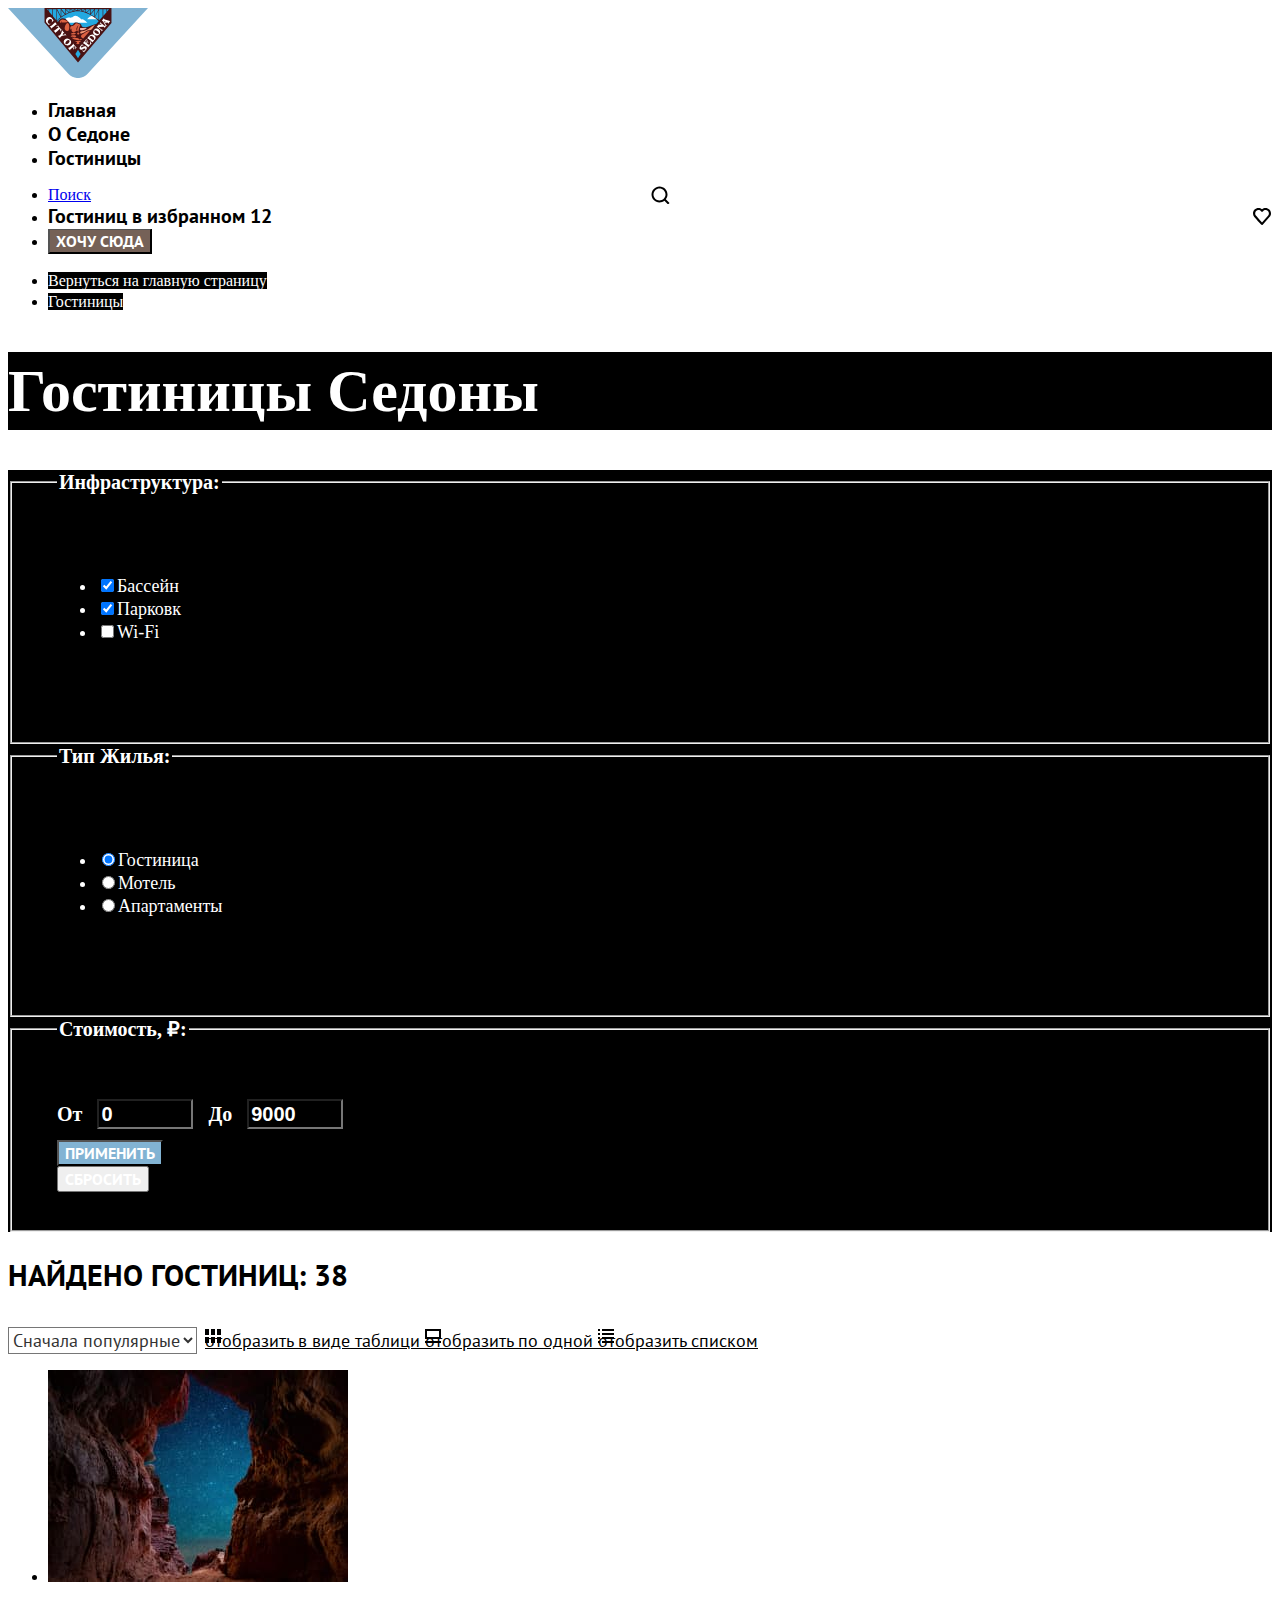
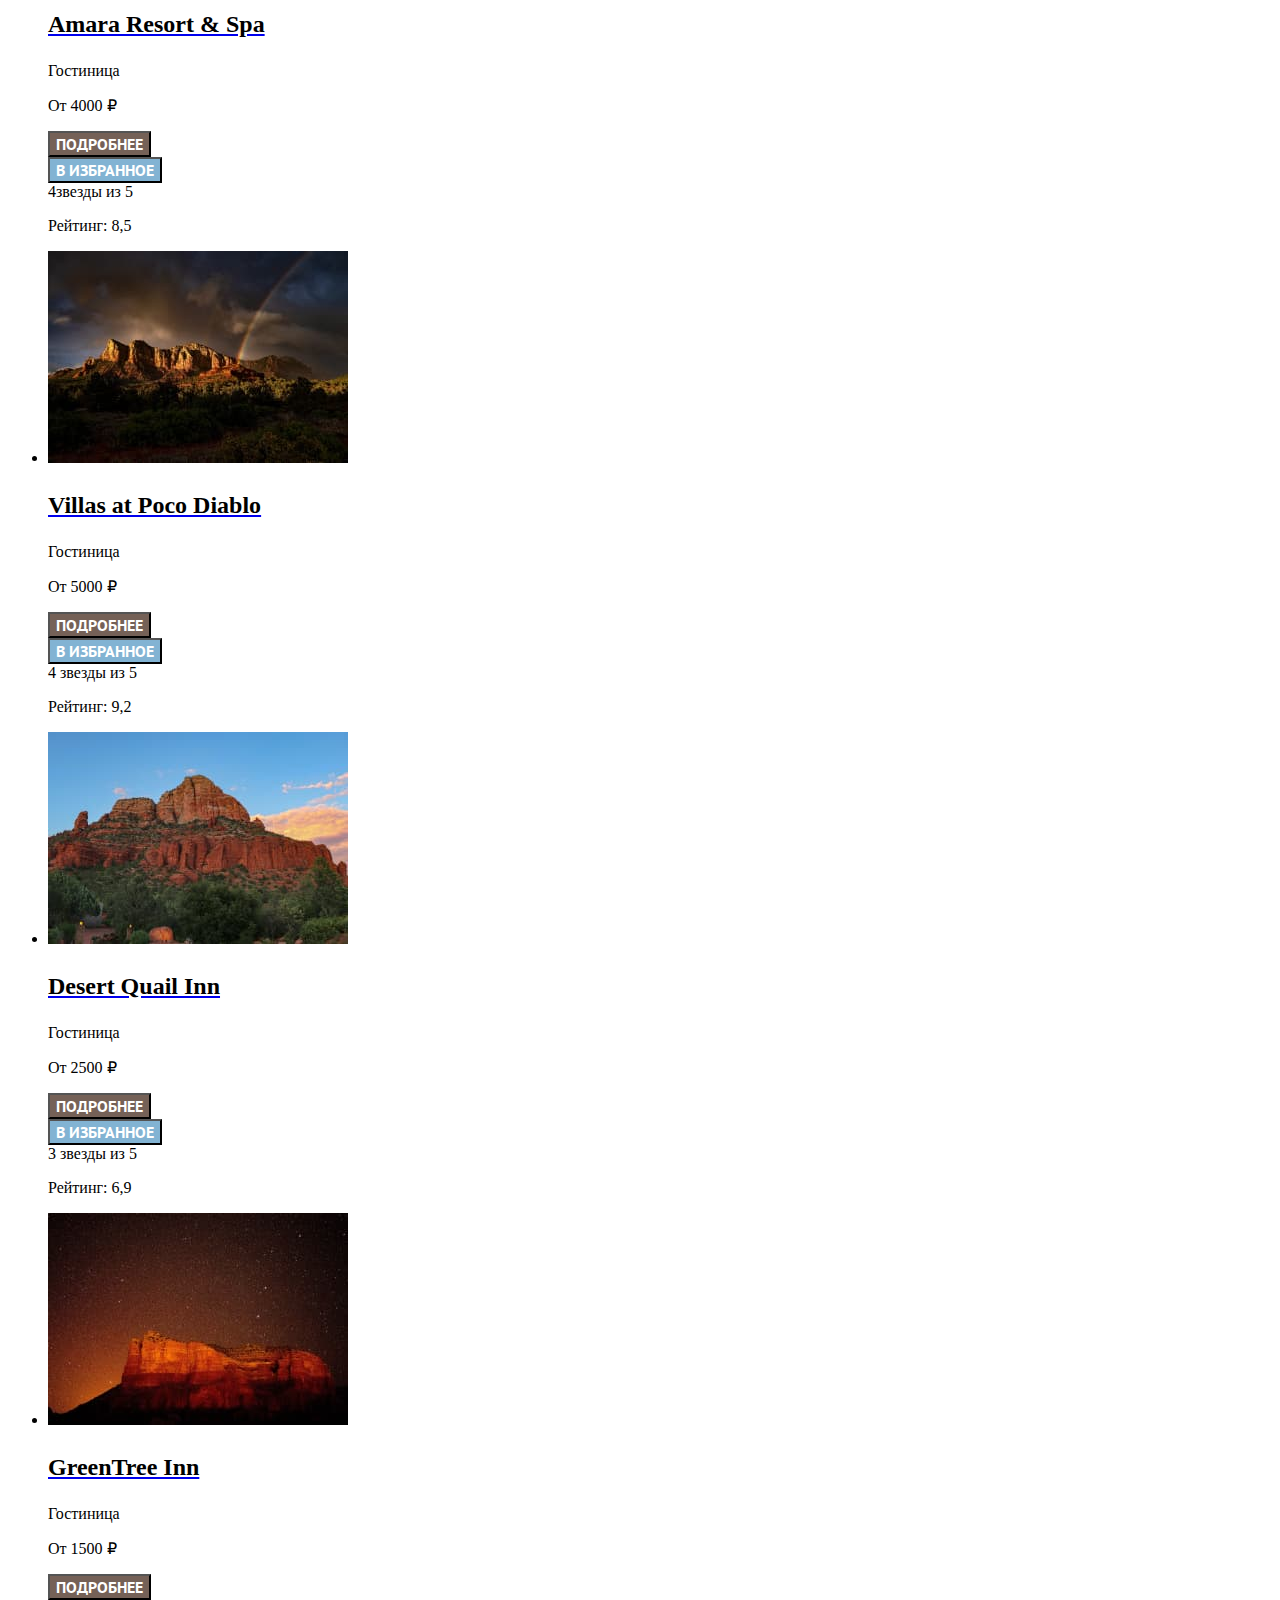
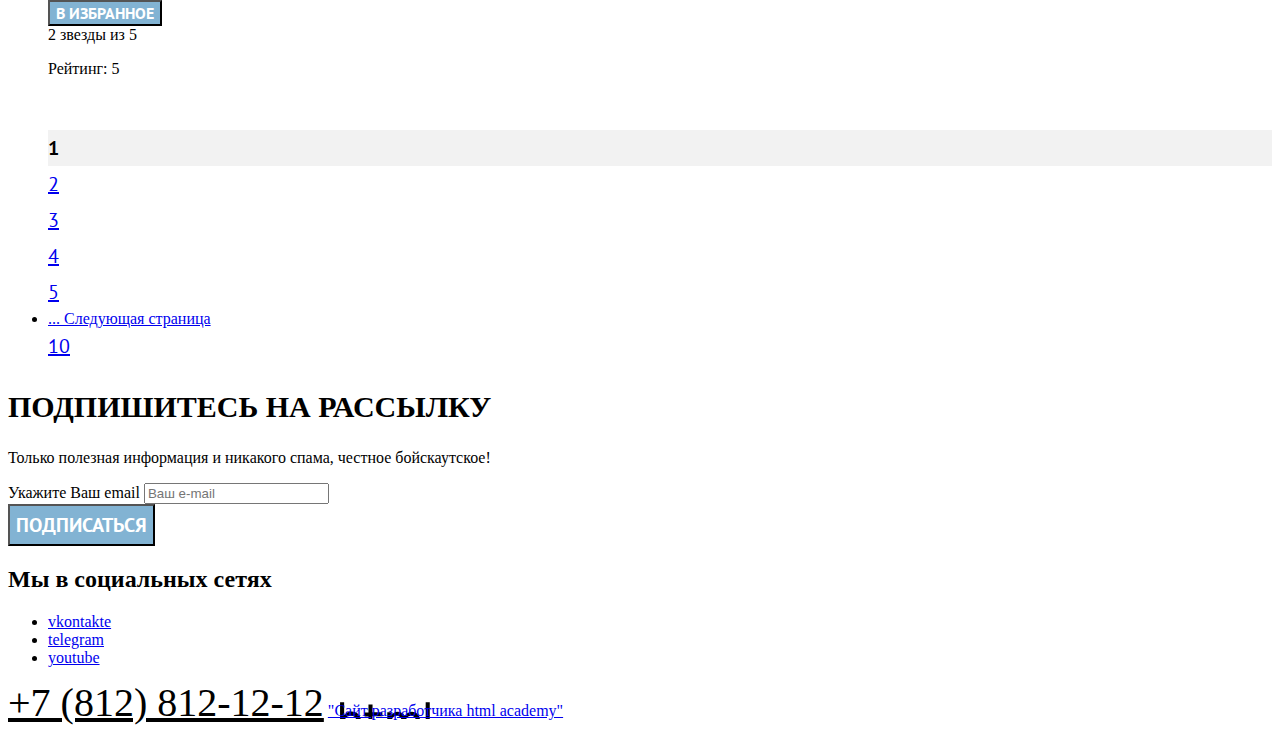
==== catalog.html @ d84a47a8 "Добавляет базовый стиль" ====
<!DOCTYPE html>
<html lang="ru">

  <head>
    <meta charset="utf-8">
    <link href="https://fonts.googleapis.com/css2?family=Amatic+SC:wght@400;700&display=swap" rel="stylesheet">
    <link href="styles/styles.css" rel="stylesheet">
    <title>HTML Academy: Седона</title>
  </head>

  <body>
    <header class="page-header" data-test="page-header">
      <a class="logo" href="index.html" aria-current="page">
        <img class="logo-image" src="images/logo.svg" width="140" height="70"
          alt="Коричневые горы на фоне голубого небо с белыми облаками.">
      </a>
      <nav class="navigation">
        <ul class="navigation-list">
          <li class="navigation-item">
            <a class="navigation-link" href="index.html">Главная</a>
          </li>
          <li class="navigation-item">
            <a class="navigation-link" href="#">О Cедоне</a>
          </li>
          <li class="navigation-item">
            <a class="navigation-link" href="catalog.html">Гостиницы</a>
          </li>
        </ul>
        <ul class="navigation-user">
          <li class="navigation-user-item-search">
            <a class="navigation-user-link" href="#">
              <span class="visually-hidden">Поиск </span>
            </a>
          </li>
          <li class="navigation-user-item-heart">
            <a class="navigation-link" href="#">
              <span class="visually-hidden">Гостиниц в избранном 12
              </span>
            </a>
          </li>
          <li class="navigation-user-item">
            <button class="navigation-button" type="submit">Хочу сюда</button>
          </li>
        </ul>
      </nav>
    </header>

    <main class="main-internal" data-test="main-internal">
      <section class="filter">
        <ul class="breadcrumbs-list">
          <li class="breadcrumbs-item">
            <a class="breadcrumbs-link" href="index.html"><span class="visually-hidden">Вернуться на главную
                страницу</span>
            </a>
          </li>
          <li class="breadcrumbs-item">
            <a class="breadcrumbs-link">Гостиницы</a>
          </li>
        </ul>
        <h1 class="filter-hotels">Гостиницы Седоны</h1>
        <form class="filter-hotels" action="http://echo.htmlacademy.ru/" method="get">
          <fieldset class="filter-checkbox">
            <legend class="filter-title">Инфраструктура:</legend>
            <ul class="filter-list">
              <li class="filter-item">
                <label class="control" for="pool">
                  <input class="control-input" type="checkbox" name="pool" id="pool" checked>Бассейн
                </label>
              </li>
              <li class="filter-item">
                <label class="control" for="parking">
                  <input class="control-input" type="checkbox" name="parking" id="parking" checked>Парковк
                </label>
              </li>
              <li class="filter-item">
                <label class="control" for="wi-fi">
                  <input class="control-input" type="checkbox" name="wi-fi" id="wi-fi">Wi-Fi
                </label>
              </li>
            </ul>
          </fieldset>
          <fieldset class="filter-radio">
            <legend class="filter-title">Тип жилья:</legend>
            <ul class="filter-list">
              <li class="filter-item">
                <label class="control">
                  <input class="control-input" type="radio" name="product-group" value="hotel" checked>Гостиница
                </label>
              </li>
              <li class="filter-item">
                <label class="control">
                  <input class="control-input" type="radio" name="product-group" value="motel">Мотель
                </label>
              </li>
              <li class="filter-item">
                <label class="control">
                  <input class="control-input" type="radio" name="product-group" value="apartments">Апартаменты
                </label>
              </li>
            </ul>
          </fieldset>
          <fieldset class="filter-number">
            <legend class="filter-title">Стоимость, ₽:</legend>
            <label>
              <span class="filter-title">От</span>
              <input class="filter-title" type="number" name="product-group" min="0" max="1200" step="1" value="0">
            </label>
            <label>
              <span class="filter-title">До</span>
              <input class="filter-title" type="number" name="product-group" min="0" max="1200" step="1" value="9000">
            </label>

            <button class="button-submit" type="submit">Применить</button>
            <button class="button-reset" type="reset">Сбросить</button>
          </fieldset>
        </form>
      </section>

      <section class="select-control">
        <h2 class="select-control">Найдено гостиниц: 38</h2>
        <select class="select-control-list" aria-label="Сортировка">
          <option value="popular">Сначала популярные</option>
          <option value="cheap">Сначала подешевле</option>
          <option value="expensive">Сначала подороже</option>
        </select>
        <a class="button-table" href="#">
          <span class="visually-hidden">Отобразить в виде таблици</span>
        </a>
        <a class="button-one" href="#">
          <span class="visually-hidden">Отобразить по одной</span>
        </a>
        <a class="button-list" href="#">
          <span class="visually-hidden">Отобразить списком </span>
        </a>
      </section>
      <section class="catalog">
        <ul class="hotel-list">
          <li class="hotel-card">
            <a class="hotel-card-link" href="#">
              <img class="hotel-card-image" src="images/catalog/amararesort.jpg" width="300" height="212"
                alt="Темно-синее звёздное небо, проглядывающее через овальное ущелье гор."></a>
            <a class="hotel-card-link" href="#" tabindex="-1">
              <h3 class="hotel-card-title">Amara Resort & Spa</h3>
            </a>
            <p class="hotel-card-type">Гостиница</p>
            <p class="hotel-card-price">От 4000 ₽</p>
            <button class="button-more" type="submit">подробнее</button>
            <button class="button-favorites" type="submit">в избранное</button>
            <span class="visually-hidden">4звезды из 5</span>
            <p class="hotel-card-price">Рейтинг: 8,5</p>
          </li>
          <li class="hotel-card">
            <a class="hotel-card-link" href="#">
              <img class="hotel-card-image" src="images/catalog/villasatpoco.jpg" width="300" height="212"
                alt="Горный хребет красных скал в окружении хвойной равнины на фоне небо в серо-синих тонах, с радугой по горизонту.">
            </a>
            <a class="hotel-card-link" href="#" tabindex="-1">
              <h3 class="hotel-card-title">Villas at Poco Diablo</h3>
            </a>
            <p class="hotel-card-type">Гостиница</p>
            <p class="hotel-card-price">От 5000 ₽</p>
            <button class="button-more" type="submit">подробнее</button>
            <button class="button-favorites" type="submit">в избранное</button>
            <span class="visually-hidden">4 звезды из 5</span>
            <p class="hotel-card-price">Рейтинг: 9,2</p>
          </li>
          <li class="hotel-card">
            <a class="hotel-card-link" href="#">
              <img class="hotel-card-image" src="images/catalog/desertquailinn.jpg" width="300" height="212"
                alt="Горный хребет красных скал на фоне ясного неба в окружении зеленой равнины.">
            </a>
            <a class="hotel-card-link" href="#" tabindex="-1">
              <h3 class="hotel-card-title">Desert Quail Inn</h3>
            </a>
            <p class="hotel-card-type">Гостиница</p>
            <p class="hotel-card-price">От 2500 ₽</p>
            <button class="button-more" type="submit" >подробнее</button>
            <button class="button-favorites" type="submit" >в избранное</button>
            <span class="visually-hidden">3 звезды из 5 </span>
            <p class="hotel-card-price">Рейтинг: 6,9</p>
          </li>
          <li class="hotel-card">
            <a class="hotel-card-link" href="#">
              <img class="hotel-card-image" src="images/catalog/greenreeinn.jpg" width="300" height="212"
                alt="Возвышенность красно-коричневых скал на фоне ночного, звездного неба.">
            </a>
            <a class="hotel-card-link" href="#" tabindex="-1">
              <h3 class="hotel-card-title">GreenTree Inn</h3>
            </a>
            <p class="hotel-card-type">Гостиница</p>
            <p class="hotel-card-price">От 1500 ₽</p>
            <button class="button-more" type="submit">подробнее</button>
            <button class="button-favorites" type="submit">в избранное</button>
            <span class="visually-hidde">2 звезды из 5</span>
            <p class="hotel-card-price">Рейтинг: 5</p>
          </li>
        </ul>
      </section>

      <ul class="pagination">
        <li class="pagination-item">
          <a class="pagination-link pagination-prev pagination-disabled">
            <span class="visually-hidden">Предыдущая страница</span>
          </a>
        </li>
        <li class="pagination-item-current">
          <a class="pagination-link pagination-current">1</a>
        </li>
        <li class="pagination-item">
          <a class="pagination-link" href="#">2</a>
        </li>
        <li class="pagination-item">
          <a class="pagination-link" href="#">3</a>
        </li>
        <li class="pagination-item">
          <a class="pagination-link" href="#">4</a>
        </li>
        <li class="pagination-item">
          <a class="pagination-link" href="#">5</a>
        </li>
        <li class="pagination-item-next">
          <a class="pagination-link pagination-next" href="#">...
            <span class="visually-hidden">Следующая страница</span>
          </a>
        </li>
        <li class="pagination-item">
          <a class="pagination-link" href="#">10</a>
        </li>
      </ul>


      <section class="subscribe" data-test="subscribe">
        <h2 class="subscribe-header">Подпишитесь на рассылку</h2>
        <p class="subscribe-title">Только полезная информация и никакого спама, честное бойскаутское!</p>
        <form class="subscribe-form" action="http://echo.htmlacademy.ru" method="post">
          <label for="subscribe-email">Укажите Ваш email</label>
          <input type="email" id="subscribe-email" placeholder="Ваш e-mail">
          <button class="subscribe-button" type="submit">Подписаться</button>
        </form>
      </section>
    </main>

    <footer class="page-footer" data-test="main-footer">
      <section class="contact">
        <h2 class="visually-hidden">Мы в социальных сетях</h2>
        <ul class="contact-list">
          <li class="contact-item">
            <a class="-contact-button" href="https://vk.com/htmlacademy">
              <span class="visually-hidden">vkontakte</span>
            </a>
          </li>
          <li class="contact-itemm">
            <a class="button" href="https://t.me/htmlacademy">
              <span class="visually-hidden">telegram</span>
            </a>
          </li>
          <li class="contact-item">
            <a class="contact-button" href="https://www.youtube.com/user/htmlacademyru">
              <span class="visually-hidden">youtube</span>
            </a>
          </li>
        </ul>
        <a class="contact-phon" href="tel:88128121212"> +7 (812) 812-12-12</a>
        <a class="contact-website-htmlacademy" href="https://htmlacademy.ru">
          <span class="visually-hidden">"Сайт разработчика html academy"</span>
        </a>
      </section>
    </footer>

  </body>

</html>
---- styles/styles.css ----
@font-face {
  font-family: "PT Sans";
  font-style: normal;
  font-weight: 400;
  src: url("../fonts/ptsans-400.woff2") format("woff2");
  font-display: swap;
}

@font-face {
  font-family: "PT Sans";
  font-style: normal;
  font-weight: 700;
  src: url("../fonts/ptsans-700.woff2") format("woff2");
  font-display: swap;
}

@font-face {
  font-family: "PT Sans";
  font-style: italic;
  font-weight: 400;
  src: url("../fonts/ptsans-400-italic.woff2") format("woff2");
  font-display: swap;
}

@font-face {
  font-family: "PT Sans";
  font-style: italic;
  font-weight: 700;
  src: url("../fonts/ptsans-700-italic.woff2") format("woff2");
  font-display: swap;
}

/* PT Sans Narrow */
@font-face {
  font-family: "PT Sans Narrow";
  font-style: normal;
  font-weight: 700;
  src: url("../fonts/ptsans-narrow-bold.woff2") format("woff2");
  font-display: swap;
}

.body {
  font-family: "PT Sans", sans-serif;
  font-size: 22px;
  line-height: 26px;
  color: #333333;
  background-color: #F2F2F2;
}

.page-header {
  color: #000000;
  background-color: #FFFFFF;
}

.navigation-link {
  font-family: "PT Sans";
  font-size: 20px;
  line-height: 24px;
  font-style: normal;
  font-weight: 700;
  text-decoration: none;
  text-align: center;
  color: #000000;
  background-color: #FFFFFF;
}

.navigation-button {
  font-family: 'PT Sans';
  font-style: normal;
  font-weight: 700;
  font-size: 16px;
  line-height: 20px;
  display: flex;
  align-items: center;
  text-align: center;
  text-transform: uppercase;
  text-decoration: none;
  color: #FFFFFF;
  background-color: #756157;
}

.navigation-user-item-search {
  background-image: url(../images/icons/search.svg);
  background-repeat: no-repeat;
  color: #000000;
  background-color: #ffffff;
  background-position: center
}

.navigation-user-item-heart {
  background-image: url(../images/icons/heart.svg);
  background-repeat: no-repeat;
  color: #000000;
  background-color: #ffffff;
  background-position: right;
}

.main-part {
  background-color: #FFFFFF;
}

.hero {
  background-image: url(../images/white-element.svg), url(../images/index-background.jpg);
  background-repeat: no-repeat;
  background-size: 100% auto, cover;
  text-align: center;
  color: #000000;
  background-color: #ffffff;
  background-position: center bottom, center top;
}

.advantages-header {
  font-style: normal;
  font-weight: 700;
  font-size: 30px;
  line-height: 36px;
  text-align: center;
  text-transform: uppercase;
  color: inherit;
}

.advantages-text {
  font-family: "PT Sans", sans-serif;
  font-size: 22px;
  line-height: 26px;
  font-weight: 400;
  text-align: center;
}

.advantages-title {
  font-style: normal;
  font-weight: 700;
  font-size: 24px;
  line-height: 28px;
  text-align: center;
  text-transform: uppercase;
  color: #000000;
  background-color: #83B3D31F;
}

.advantages-description {
  font-style: normal;
  font-size: 18px;
  line-height: 21px;
  font-weight: 400;
  text-align: center;
  color: inherit;
  background-color: #83B3D31F;
}

.infrastructure-header {
  font-style: normal;
  font-weight: 700;
  font-size: 30px;
  line-height: 36px;
  text-align: center;
  text-transform: uppercase;
  color: inherit
}

.infrastructure-text {
  font-style: normal;
  font-weight: 400;
  text-align: center;
  color: inherit;
}

.infrastructure-title {
  font-style: normal;
  font-weight: 700;
  font-size: 24px;
  line-height: 28px;
  text-align: center;
  text-transform: uppercase;
}

.advantages-description {
  font-style: normal;
  font-size: 18px;
  line-height: 21px;
  font-weight: 400;
  text-align: center;
  color: inherit;
}

.photo {
  color: #FFFFFF;
  background-color: #82B3D3;
}

.numbers {
  background-image: url("../images/advantege/numbers.svg");
  color: inherit;
  background-repeat: no-repeat;
  background-color: #83B3D31F
}

.food {
  background-image: url("../images/advantege/food.svg");
  color: inherit;
  background-color: #FFFFFF;
  background-repeat: no-repeat;
}

.souvenir {
  background-image: url("../images/advantege/souvenir.svg");
  color: inherit;
  background-repeat: no-repeat;
  background-color: #83B3D31F
}

.search-header {
  font-style: normal;
  font-weight: 700;
  font-size: 30px;
  line-height: 36px;
  text-align: center;
  text-transform: uppercase;
  color: #000000;
}

.search-text {
  font-style: normal;
  font-weight: 400;
  font-size: 22px;
  text-align: center;
  color: inherit;
}

.search-button {
  font-family: "PT Sans";
  font-style: normal;
  font-weight: 700;
  font-size: 20px;
  line-height: 36px;
  display: flex;
  align-items: center;
  text-align: center;
  text-transform: uppercase;
  color: #FFFFFF;
  background-color: #756157;
}

.page-footer {
  color: #000000;
  background-color: #FFFFFF;
}

.subscribe-page {
  background-image: url("../images/subscribe.jpg");
  background-repeat: no-repeat;
  background-size: 100% auto;
  color: #FFFFFF;
  background-color: #000000;
}

.subscribe-header {
  font-style: normal;
  font-weight: 700;
  font-size: 30px;
  line-height: 36px;
  text-transform: uppercase;
}

.subscribe-text {
  font-style: normal;
  font-weight: 400;
  text-align: center;
}

.subscribe-email {
  font-family: "PT Sans";
  font-style: normal;
  font-weight: 400;
  font-size: 18px;
  line-height: 24px;
  display: flex;
  align-items: center;
  color: #000000;
  background-color: #FFFFFF;
}

.subscribe-button {
  font-family: "PT Sans";
  font-style: normal;
  font-weight: 700;
  font-size: 20px;
  line-height: 36px;
  display: flex;
  align-items: center;
  text-align: center;
  text-transform: uppercase;
  color: #FFFFFF;
  background-color: #82B3D3;
}

.vkontakte {
  background-image: url("../images/social-networks/vkontakte.svg");
  background-repeat: no-repeat;
  background-size: 100% auto;
}

.telegram {
  background-image: url("../images/social-networks/telegram.svg");
  background-repeat: no-repeat;
  background-size: 100% auto;
}

.youtube {
  background-image: url("../images/social-networks/youtube.svg");
  background-repeat: no-repeat;
  background-size: 100% auto;
}

.contact-phon {
  font-style: normal;
  font-weight: 400;
  font-size: 40px;
  line-height: 40px;
  text-align: center;
  text-transform: uppercase;
  color: #000000;
}

.contact-website-htmlacademy {
  background-image: url("../images/html-academy.svg");
  background-repeat: no-repeat;
  background-size: 100% auto;
}

.main-internal {
  color: #000000;
  background-color: #FFFFFF;
}

.breadcrumbs-link {
  font-style: normal;
  font-weight: 400;
  font-size: 16px;
  line-height: 21px;
  color: #FFFFFF;
  background-color: #000000;
  text-decoration: none;
  text-align: center;
}

.filter-hotels {
  font-style: normal;
  font-weight: 700;
  font-size: 60px;
  line-height: 78px;
  color: #FFFFFF;
  background-color: #000000;
}

.filter-title {
  font-style: normal;
  font-weight: 700;
  font-size: 20px;
  line-height: 24px;
  text-transform: capitalize;
  color: #FFFFFF;
  background-color: #000000;
}

.control-input {
  font-family: "PT Sans";
  font-style: normal;
  font-weight: 400;
  font-size: 18px;
  line-height: 23px;
  color: #FFFFFF;
  background-color: #000000;
}

.filter-item {
  font-style: normal;
  font-weight: 400;
  font-size: 18px;
  line-height: 23px;
  color: #FFFFFF;
  background-color: #000000;
}

.button-submit {
  font-family: "PT Sans";
  font-style: normal;
  font-weight: 700;
  font-size: 16px;
  line-height: 20px;
  display: flex;
  align-items: center;
  text-align: center;
  text-transform: uppercase;
  text-decoration: none;
  color: #FFFFFF;
  background-color: #82B3D3;
}

.button-reset {
  font-family: "PT Sans";
  font-style: normal;
  font-weight: 700;
  font-size: 16px;
  line-height: 20px;
  display: flex;
  align-items: center;
  text-align: center;
  text-decoration: none;
  text-transform: uppercase;
  color: #FFFFFF;
}

.select-control {
  font-family: "PT Sans";
  font-style: normal;
  font-weight: 700;
  font-size: 30px;
  line-height: 36px;
  text-transform: uppercase;
  color: #000000;
  background-color: #FFFFFF;
}

.select-control-list {
  font-family: "PT Sans";
  font-style: normal;
  font-weight: 400;
  font-size: 18px;
  line-height: 21px;
  color: #333333;
  background-color: #FFFFFF;
}

.button-table {
  font-family: "PT Sans";
  background-image: url("../images/sorting/table.svg");
  background-repeat: no-repeat;
  font-style: normal;
  font-weight: 400;
  font-size: 18px;
  line-height: 21px;
  text-transform: lowercase;
  text-align: center;
  color: #000000;
  background-color: #FFFFFF;
}

.button-one {
  font-family: "PT Sans";
  background-image: url("../images/sorting/one.svg");
  background-repeat: no-repeat;
  font-style: normal;
  font-weight: 400;
  font-size: 18px;
  line-height: 21px;
  text-align: center;
  text-transform: lowercase;
  color: #000000;
  background-color: #FFFFFF;
}

.button-list {
  font-family: "PT Sans";
  background-image: url("../images/sorting/list.svg");
  background-repeat: no-repeat;
  font-style: normal;
  font-weight: 400;
  font-size: 18px;
  line-height: 21px;
  text-align: center;
  text-transform: lowercase;
  color: #000000;
  background-color: #FFFFFF;
}

.hotel-card-title {
  font-style: normal;
  font-weight: 700;
  font-size: 24px;
  line-height: 28px;
  color: #000000;
  background-color: #FFFFFF;
}

.hotel-card-type hotel-card-price {
  font-family: 'PT Sans';
  font-style: normal;
  font-weight: 400;
  font-size: 18px;
  line-height: 21px;
  color: #333333;
  background-color: #FFFFFF;
}

.button-more {
  font-family: 'PT Sans';
  font-style: normal;
  font-weight: 700;
  font-size: 16px;
  line-height: 20px;
  display: flex;
  align-items: center;
  text-align: center;
  text-transform: uppercase;
  color: #FFFFFF;
  background-color: #756157;
  text-decoration: none;
}

.button-favorites-active {
  font-family: 'PT Sans';
  font-style: normal;
  font-weight: 700;
  font-size: 16px;
  line-height: 20px;
  display: flex;
  align-items: center;
  text-align: center;
  text-transform: uppercase;
  color: #FFFFFF;
  flex: none;
  text-decoration: none;
  background-color: #7DB54F;
}

.button-favorites {
  font-family: 'PT Sans';
  font-style: normal;
  font-weight: 700;
  font-size: 16px;
  line-height: 20px;
  display: flex;
  align-items: center;
  text-align: center;
  text-decoration: none;
  text-transform: uppercase;
  color: #FFFFFF;
  flex: none;
  background-color: #82B3D3;
}

.pagination-item {
  font-family: 'PT Sans';
  font-size: 20px;
  line-height: 36px;
  color: #FFFFFF;
  text-decoration: none;
}

.pagination-item-current {
  font-family: 'PT Sans';
  font-style: normal;
  font-weight: 700;
  font-size: 20px;
  line-height: 36px;
  display: flex;
  align-items: center;
  text-align: center;
  text-decoration: none;
  text-transform: uppercase;
  color: #000000;
  background-color: #F2F2F2;
}

pagination-item-next {
  font-family: 'PT Sans';
  font-style: normal;
  font-weight: 400;
  font-size: 22px;
  line-height: 26px;
  text-decoration: none;

}
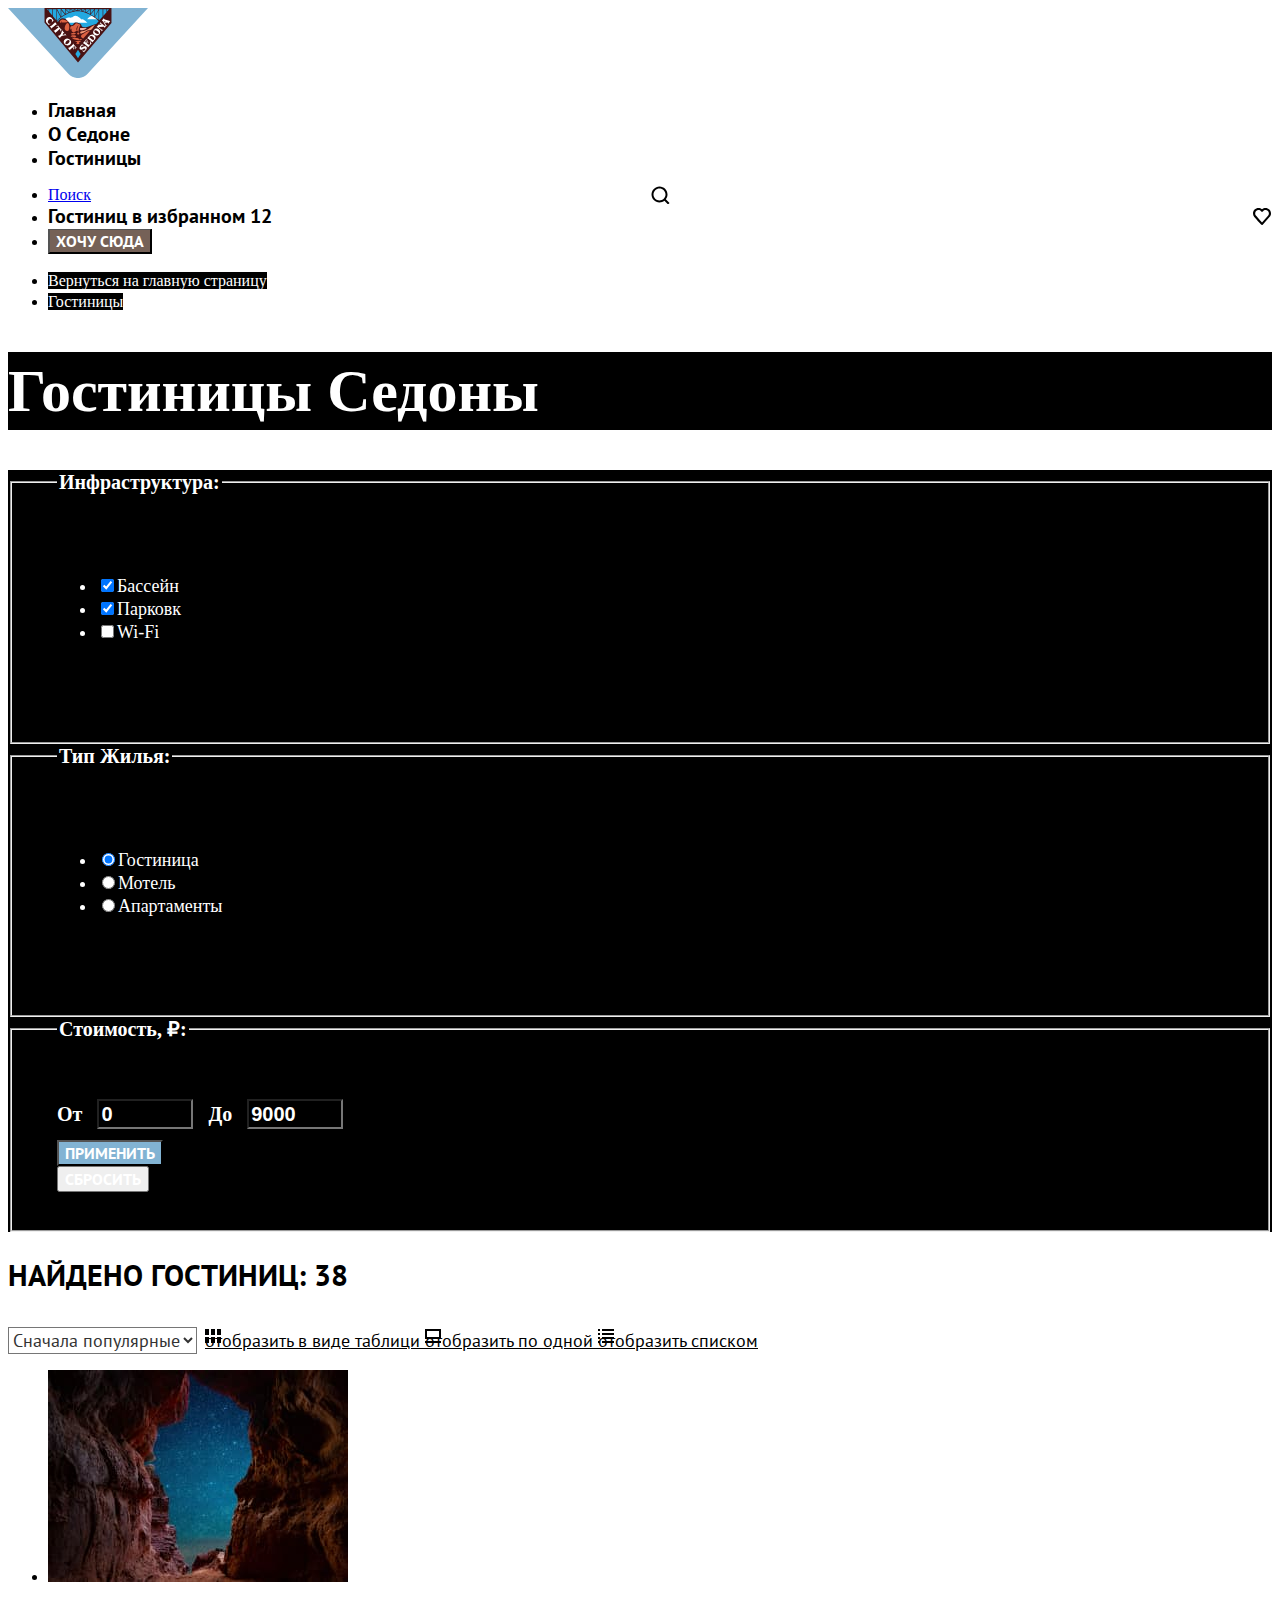
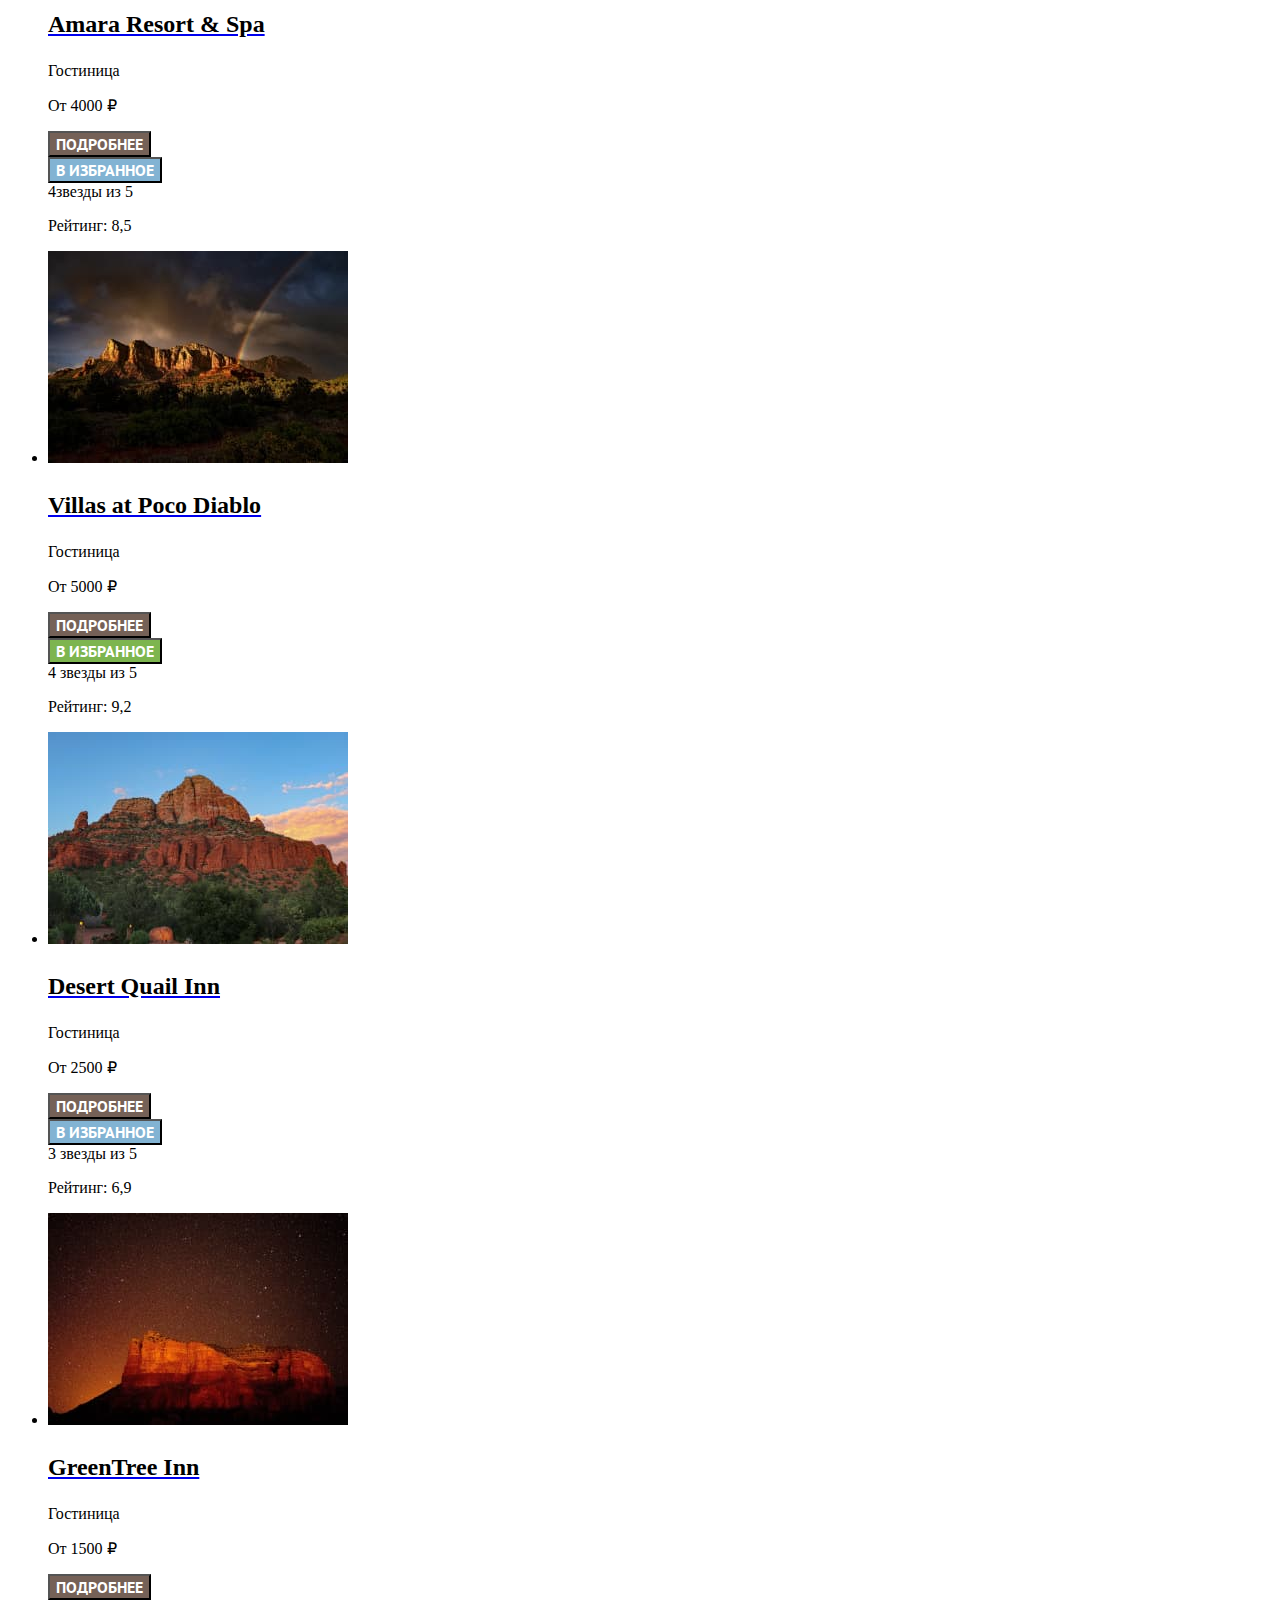
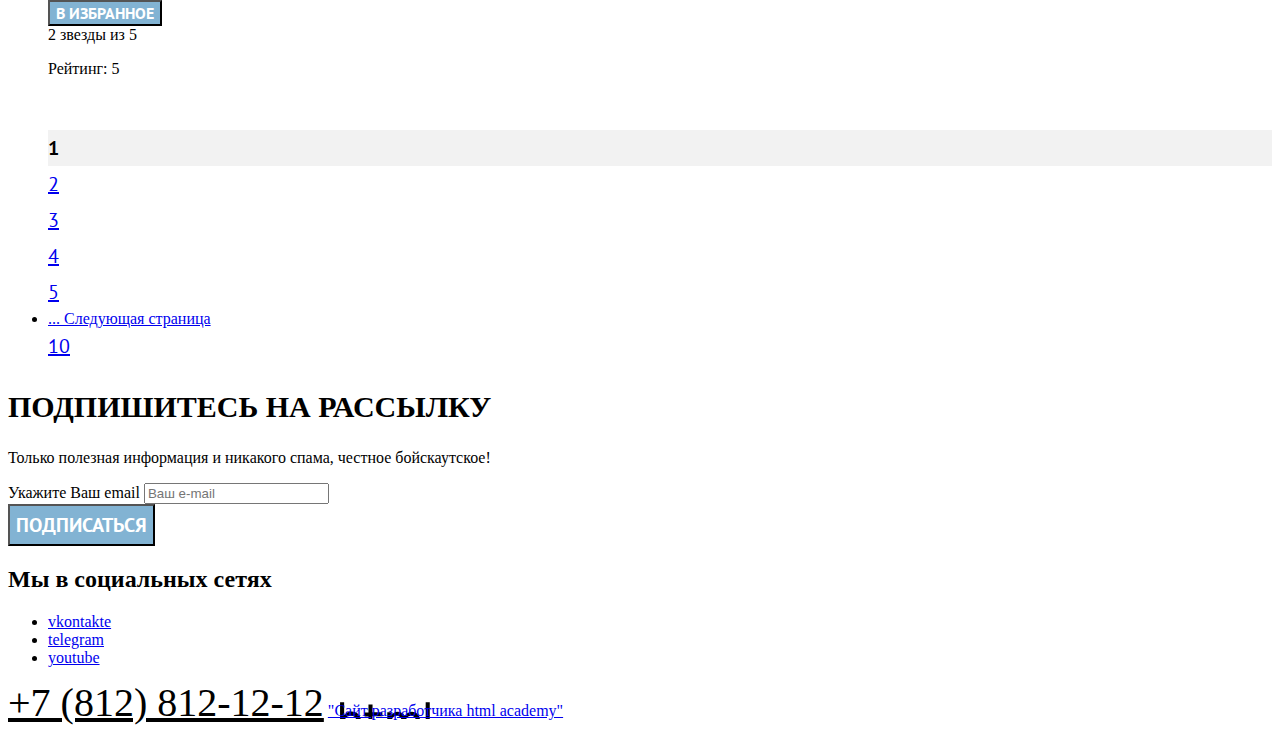
==== commit e8d22fd5: "Add files via upload" ====
--- a/catalog.html
+++ b/catalog.html
@@ -9,264 +9,265 @@
   </head>
 
   <body>
-    <header class="page-header" data-test="page-header">
-      <a class="logo" href="index.html" aria-current="page">
-        <img class="logo-image" src="images/logo.svg" width="140" height="70"
-          alt="Коричневые горы на фоне голубого небо с белыми облаками.">
-      </a>
-      <nav class="navigation">
-        <ul class="navigation-list">
-          <li class="navigation-item">
-            <a class="navigation-link" href="index.html">Главная</a>
-          </li>
-          <li class="navigation-item">
-            <a class="navigation-link" href="#">О Cедоне</a>
-          </li>
-          <li class="navigation-item">
-            <a class="navigation-link" href="catalog.html">Гостиницы</a>
+    <div class="container">
+      <header class="page-header" data-test="page-header">
+        <a class="logo" href="index.html" aria-current="page">
+          <img class="logo-image" src="images/logo.svg" width="140" height="70"
+            alt="Коричневые горы на фоне голубого небо с белыми облаками.">
+        </a>
+        <nav class="navigation">
+          <ul class="navigation-list">
+            <li class="navigation-item">
+              <a class="navigation-link" href="index.html">Главная</a>
+            </li>
+            <li class="navigation-item">
+              <a class="navigation-link" href="#">О Cедоне</a>
+            </li>
+            <li class="navigation-item">
+              <a class="navigation-link" href="catalog.html">Гостиницы</a>
+            </li>
+          </ul>
+          <ul class="navigation-user">
+            <li class="navigation-user-item-search">
+              <a class="navigation-user-link" href="#">
+                <span class="visually-hidden">Поиск </span>
+              </a>
+            </li>
+            <li class="navigation-user-item-heart">
+              <a class="navigation-link" href="#">
+                <span class="visually-hidden">Гостиниц в избранном 12
+                </span>
+              </a>
+            </li>
+            <li class="navigation-user-item">
+              <button class="navigation-button" type="submit">Хочу сюда</button>
+            </li>
+          </ul>
+        </nav>
+      </header>
+
+      <main class= "main-container main-internal" data-test="main-internal">
+        <section class="filter">
+          <ul class="breadcrumbs-list">
+            <li class="breadcrumbs-item">
+              <a class="breadcrumbs-link" href="index.html"><span class="visually-hidden">Вернуться на главную
+                  страницу</span>
+              </a>
+            </li>
+            <li class="breadcrumbs-item">
+              <a class="breadcrumbs-link">Гостиницы</a>
+            </li>
+          </ul>
+          <h1 class="filter-hotels">Гостиницы Седоны</h1>
+          <form class="filter-hotels" action="http://echo.htmlacademy.ru/" method="get">
+            <fieldset class="filter-checkbox">
+              <legend class="filter-title">Инфраструктура:</legend>
+              <ul class="filter-list">
+                <li class="filter-item">
+                  <label class="control" for="pool">
+                    <input class="control-input" type="checkbox" name="pool" id="pool" checked>Бассейн
+                  </label>
+                </li>
+                <li class="filter-item">
+                  <label class="control" for="parking">
+                    <input class="control-input" type="checkbox" name="parking" id="parking" checked>Парковк
+                  </label>
+                </li>
+                <li class="filter-item">
+                  <label class="control" for="wi-fi">
+                    <input class="control-input" type="checkbox" name="wi-fi" id="wi-fi">Wi-Fi
+                  </label>
+                </li>
+              </ul>
+            </fieldset>
+            <fieldset class="filter-radio">
+              <legend class="filter-title">Тип жилья:</legend>
+              <ul class="filter-list">
+                <li class="filter-item">
+                  <label class="control">
+                    <input class="control-input" type="radio" name="product-group" value="hotel" checked>Гостиница
+                  </label>
+                </li>
+                <li class="filter-item">
+                  <label class="control">
+                    <input class="control-input" type="radio" name="product-group" value="motel">Мотель
+                  </label>
+                </li>
+                <li class="filter-item">
+                  <label class="control">
+                    <input class="control-input" type="radio" name="product-group" value="apartments">Апартаменты
+                  </label>
+                </li>
+              </ul>
+            </fieldset>
+            <fieldset class="filter-number">
+              <legend class="filter-title">Стоимость, ₽:</legend>
+              <label>
+                <span class="filter-title">От</span>
+                <input class="filter-title" type="number" name="product-group" min="0" max="1200" step="1" value="0">
+              </label>
+              <label>
+                <span class="filter-title">До</span>
+                <input class="filter-title" type="number" name="product-group" min="0" max="1200" step="1" value="9000">
+              </label>
+
+              <button class="button-submit" type="submit">Применить</button>
+              <button class="button-reset" type="reset">Сбросить</button>
+            </fieldset>
+          </form>
+        </section>
+
+        <section class="select-control">
+          <h2 class="select-control">Найдено гостиниц: 38</h2>
+          <select class="select-control-list" aria-label="Сортировка">
+            <option value="popular">Сначала популярные</option>
+            <option value="cheap">Сначала подешевле</option>
+            <option value="expensive">Сначала подороже</option>
+          </select>
+          <a class="button-table" href="#">
+            <span class="visually-hidden">Отобразить в виде таблици</span>
+          </a>
+          <a class="button-one" href="#">
+            <span class="visually-hidden">Отобразить по одной</span>
+          </a>
+          <a class="button-list" href="#">
+            <span class="visually-hidden">Отобразить списком </span>
+          </a>
+        </section>
+        <section class="catalog">
+          <ul class="hotel-list">
+            <li class="hotel-card">
+              <a class="hotel-card-link" href="#">
+                <img class="hotel-card-image" src="images/catalog/amararesort.jpg" width="300" height="212"
+                  alt="Темно-синее звёздное небо, проглядывающее через овальное ущелье гор."></a>
+              <a class="hotel-card-link" href="#" tabindex="-1">
+                <h3 class="hotel-card-title">Amara Resort & Spa</h3>
+              </a>
+              <p class="hotel-card-type">Гостиница</p>
+              <p class="hotel-card-price">От 4000 ₽</p>
+              <button class="button-more" type="submit">подробнее</button>
+              <button class="button-favorites" type="submit">в избранное</button>
+              <span class="visually-hidden">4звезды из 5</span>
+              <p class="hotel-card-price">Рейтинг: 8,5</p>
+            </li>
+            <li class="hotel-card">
+              <a class="hotel-card-link" href="#">
+                <img class="hotel-card-image" src="images/catalog/villasatpoco.jpg" width="300" height="212"
+                  alt="Горный хребет красных скал в окружении хвойной равнины на фоне небо в серо-синих тонах, с радугой по горизонту.">
+              </a>
+              <a class="hotel-card-link" href="#" tabindex="-1">
+                <h3 class="hotel-card-title">Villas at Poco Diablo</h3>
+              </a>
+              <p class="hotel-card-type">Гостиница</p>
+              <p class="hotel-card-price">От 5000 ₽</p>
+              <button class="button-more" type="submit">подробнее</button>
+              <button class="button-favorites-active" type="submit">в избранное</button>
+              <span class="visually-hidden">4 звезды из 5</span>
+              <p class="hotel-card-price">Рейтинг: 9,2</p>
+            </li>
+            <li class="hotel-card">
+              <a class="hotel-card-link" href="#">
+                <img class="hotel-card-image" src="images/catalog/desertquailinn.jpg" width="300" height="212"
+                  alt="Горный хребет красных скал на фоне ясного неба в окружении зеленой равнины.">
+              </a>
+              <a class="hotel-card-link" href="#" tabindex="-1">
+                <h3 class="hotel-card-title">Desert Quail Inn</h3>
+              </a>
+              <p class="hotel-card-type">Гостиница</p>
+              <p class="hotel-card-price">От 2500 ₽</p>
+              <button class="button-more" type="submit">подробнее</button>
+              <button class="button-favorites" type="submit">в избранное</button>
+              <span class="visually-hidden">3 звезды из 5 </span>
+              <p class="hotel-card-price">Рейтинг: 6,9</p>
+            </li>
+            <li class="hotel-card">
+              <a class="hotel-card-link" href="#">
+                <img class="hotel-card-image" src="images/catalog/greenreeinn.jpg" width="300" height="212"
+                  alt="Возвышенность красно-коричневых скал на фоне ночного, звездного неба.">
+              </a>
+              <a class="hotel-card-link" href="#" tabindex="-1">
+                <h3 class="hotel-card-title">GreenTree Inn</h3>
+              </a>
+              <p class="hotel-card-type">Гостиница</p>
+              <p class="hotel-card-price">От 1500 ₽</p>
+              <button class="button-more" type="submit">подробнее</button>
+              <button class="button-favorites" type="submit">в избранное</button>
+              <span class="visually-hidde">2 звезды из 5</span>
+              <p class="hotel-card-price">Рейтинг: 5</p>
+            </li>
+          </ul>
+        </section>
+
+        <ul class="pagination">
+          <li class="pagination-item">
+            <a class="pagination-link pagination-prev pagination-disabled">
+              <span class="visually-hidden">Предыдущая страница</span>
+            </a>
+          </li>
+          <li class="pagination-item-current">
+            <a class="pagination-link pagination-current">1</a>
+          </li>
+          <li class="pagination-item">
+            <a class="pagination-link" href="#">2</a>
+          </li>
+          <li class="pagination-item">
+            <a class="pagination-link" href="#">3</a>
+          </li>
+          <li class="pagination-item">
+            <a class="pagination-link" href="#">4</a>
+          </li>
+          <li class="pagination-item">
+            <a class="pagination-link" href="#">5</a>
+          </li>
+          <li class="pagination-item-next">
+            <a class="pagination-link pagination-next" href="#">...
+              <span class="visually-hidden">Следующая страница</span>
+            </a>
+          </li>
+          <li class="pagination-item">
+            <a class="pagination-link" href="#">10</a>
           </li>
         </ul>
-        <ul class="navigation-user">
-          <li class="navigation-user-item-search">
-            <a class="navigation-user-link" href="#">
-              <span class="visually-hidden">Поиск </span>
-            </a>
-          </li>
-          <li class="navigation-user-item-heart">
-            <a class="navigation-link" href="#">
-              <span class="visually-hidden">Гостиниц в избранном 12
-              </span>
-            </a>
-          </li>
-          <li class="navigation-user-item">
-            <button class="navigation-button" type="submit">Хочу сюда</button>
-          </li>
-        </ul>
-      </nav>
-    </header>
-
-    <main class="main-internal" data-test="main-internal">
-      <section class="filter">
-        <ul class="breadcrumbs-list">
-          <li class="breadcrumbs-item">
-            <a class="breadcrumbs-link" href="index.html"><span class="visually-hidden">Вернуться на главную
-                страницу</span>
-            </a>
-          </li>
-          <li class="breadcrumbs-item">
-            <a class="breadcrumbs-link">Гостиницы</a>
-          </li>
-        </ul>
-        <h1 class="filter-hotels">Гостиницы Седоны</h1>
-        <form class="filter-hotels" action="http://echo.htmlacademy.ru/" method="get">
-          <fieldset class="filter-checkbox">
-            <legend class="filter-title">Инфраструктура:</legend>
-            <ul class="filter-list">
-              <li class="filter-item">
-                <label class="control" for="pool">
-                  <input class="control-input" type="checkbox" name="pool" id="pool" checked>Бассейн
-                </label>
-              </li>
-              <li class="filter-item">
-                <label class="control" for="parking">
-                  <input class="control-input" type="checkbox" name="parking" id="parking" checked>Парковк
-                </label>
-              </li>
-              <li class="filter-item">
-                <label class="control" for="wi-fi">
-                  <input class="control-input" type="checkbox" name="wi-fi" id="wi-fi">Wi-Fi
-                </label>
-              </li>
-            </ul>
-          </fieldset>
-          <fieldset class="filter-radio">
-            <legend class="filter-title">Тип жилья:</legend>
-            <ul class="filter-list">
-              <li class="filter-item">
-                <label class="control">
-                  <input class="control-input" type="radio" name="product-group" value="hotel" checked>Гостиница
-                </label>
-              </li>
-              <li class="filter-item">
-                <label class="control">
-                  <input class="control-input" type="radio" name="product-group" value="motel">Мотель
-                </label>
-              </li>
-              <li class="filter-item">
-                <label class="control">
-                  <input class="control-input" type="radio" name="product-group" value="apartments">Апартаменты
-                </label>
-              </li>
-            </ul>
-          </fieldset>
-          <fieldset class="filter-number">
-            <legend class="filter-title">Стоимость, ₽:</legend>
-            <label>
-              <span class="filter-title">От</span>
-              <input class="filter-title" type="number" name="product-group" min="0" max="1200" step="1" value="0">
-            </label>
-            <label>
-              <span class="filter-title">До</span>
-              <input class="filter-title" type="number" name="product-group" min="0" max="1200" step="1" value="9000">
-            </label>
-
-            <button class="button-submit" type="submit">Применить</button>
-            <button class="button-reset" type="reset">Сбросить</button>
-          </fieldset>
-        </form>
-      </section>
-
-      <section class="select-control">
-        <h2 class="select-control">Найдено гостиниц: 38</h2>
-        <select class="select-control-list" aria-label="Сортировка">
-          <option value="popular">Сначала популярные</option>
-          <option value="cheap">Сначала подешевле</option>
-          <option value="expensive">Сначала подороже</option>
-        </select>
-        <a class="button-table" href="#">
-          <span class="visually-hidden">Отобразить в виде таблици</span>
-        </a>
-        <a class="button-one" href="#">
-          <span class="visually-hidden">Отобразить по одной</span>
-        </a>
-        <a class="button-list" href="#">
-          <span class="visually-hidden">Отобразить списком </span>
-        </a>
-      </section>
-      <section class="catalog">
-        <ul class="hotel-list">
-          <li class="hotel-card">
-            <a class="hotel-card-link" href="#">
-              <img class="hotel-card-image" src="images/catalog/amararesort.jpg" width="300" height="212"
-                alt="Темно-синее звёздное небо, проглядывающее через овальное ущелье гор."></a>
-            <a class="hotel-card-link" href="#" tabindex="-1">
-              <h3 class="hotel-card-title">Amara Resort & Spa</h3>
-            </a>
-            <p class="hotel-card-type">Гостиница</p>
-            <p class="hotel-card-price">От 4000 ₽</p>
-            <button class="button-more" type="submit">подробнее</button>
-            <button class="button-favorites" type="submit">в избранное</button>
-            <span class="visually-hidden">4звезды из 5</span>
-            <p class="hotel-card-price">Рейтинг: 8,5</p>
-          </li>
-          <li class="hotel-card">
-            <a class="hotel-card-link" href="#">
-              <img class="hotel-card-image" src="images/catalog/villasatpoco.jpg" width="300" height="212"
-                alt="Горный хребет красных скал в окружении хвойной равнины на фоне небо в серо-синих тонах, с радугой по горизонту.">
-            </a>
-            <a class="hotel-card-link" href="#" tabindex="-1">
-              <h3 class="hotel-card-title">Villas at Poco Diablo</h3>
-            </a>
-            <p class="hotel-card-type">Гостиница</p>
-            <p class="hotel-card-price">От 5000 ₽</p>
-            <button class="button-more" type="submit">подробнее</button>
-            <button class="button-favorites" type="submit">в избранное</button>
-            <span class="visually-hidden">4 звезды из 5</span>
-            <p class="hotel-card-price">Рейтинг: 9,2</p>
-          </li>
-          <li class="hotel-card">
-            <a class="hotel-card-link" href="#">
-              <img class="hotel-card-image" src="images/catalog/desertquailinn.jpg" width="300" height="212"
-                alt="Горный хребет красных скал на фоне ясного неба в окружении зеленой равнины.">
-            </a>
-            <a class="hotel-card-link" href="#" tabindex="-1">
-              <h3 class="hotel-card-title">Desert Quail Inn</h3>
-            </a>
-            <p class="hotel-card-type">Гостиница</p>
-            <p class="hotel-card-price">От 2500 ₽</p>
-            <button class="button-more" type="submit" >подробнее</button>
-            <button class="button-favorites" type="submit" >в избранное</button>
-            <span class="visually-hidden">3 звезды из 5 </span>
-            <p class="hotel-card-price">Рейтинг: 6,9</p>
-          </li>
-          <li class="hotel-card">
-            <a class="hotel-card-link" href="#">
-              <img class="hotel-card-image" src="images/catalog/greenreeinn.jpg" width="300" height="212"
-                alt="Возвышенность красно-коричневых скал на фоне ночного, звездного неба.">
-            </a>
-            <a class="hotel-card-link" href="#" tabindex="-1">
-              <h3 class="hotel-card-title">GreenTree Inn</h3>
-            </a>
-            <p class="hotel-card-type">Гостиница</p>
-            <p class="hotel-card-price">От 1500 ₽</p>
-            <button class="button-more" type="submit">подробнее</button>
-            <button class="button-favorites" type="submit">в избранное</button>
-            <span class="visually-hidde">2 звезды из 5</span>
-            <p class="hotel-card-price">Рейтинг: 5</p>
-          </li>
-        </ul>
-      </section>
-
-      <ul class="pagination">
-        <li class="pagination-item">
-          <a class="pagination-link pagination-prev pagination-disabled">
-            <span class="visually-hidden">Предыдущая страница</span>
-          </a>
-        </li>
-        <li class="pagination-item-current">
-          <a class="pagination-link pagination-current">1</a>
-        </li>
-        <li class="pagination-item">
-          <a class="pagination-link" href="#">2</a>
-        </li>
-        <li class="pagination-item">
-          <a class="pagination-link" href="#">3</a>
-        </li>
-        <li class="pagination-item">
-          <a class="pagination-link" href="#">4</a>
-        </li>
-        <li class="pagination-item">
-          <a class="pagination-link" href="#">5</a>
-        </li>
-        <li class="pagination-item-next">
-          <a class="pagination-link pagination-next" href="#">...
-            <span class="visually-hidden">Следующая страница</span>
-          </a>
-        </li>
-        <li class="pagination-item">
-          <a class="pagination-link" href="#">10</a>
-        </li>
-      </ul>
-
-
-      <section class="subscribe" data-test="subscribe">
-        <h2 class="subscribe-header">Подпишитесь на рассылку</h2>
-        <p class="subscribe-title">Только полезная информация и никакого спама, честное бойскаутское!</p>
-        <form class="subscribe-form" action="http://echo.htmlacademy.ru" method="post">
-          <label for="subscribe-email">Укажите Ваш email</label>
-          <input type="email" id="subscribe-email" placeholder="Ваш e-mail">
-          <button class="subscribe-button" type="submit">Подписаться</button>
-        </form>
-      </section>
-    </main>
-
-    <footer class="page-footer" data-test="main-footer">
-      <section class="contact">
-        <h2 class="visually-hidden">Мы в социальных сетях</h2>
-        <ul class="contact-list">
-          <li class="contact-item">
-            <a class="-contact-button" href="https://vk.com/htmlacademy">
-              <span class="visually-hidden">vkontakte</span>
-            </a>
-          </li>
-          <li class="contact-itemm">
-            <a class="button" href="https://t.me/htmlacademy">
-              <span class="visually-hidden">telegram</span>
-            </a>
-          </li>
-          <li class="contact-item">
-            <a class="contact-button" href="https://www.youtube.com/user/htmlacademyru">
-              <span class="visually-hidden">youtube</span>
-            </a>
-          </li>
-        </ul>
-        <a class="contact-phon" href="tel:88128121212"> +7 (812) 812-12-12</a>
-        <a class="contact-website-htmlacademy" href="https://htmlacademy.ru">
-          <span class="visually-hidden">"Сайт разработчика html academy"</span>
-        </a>
-      </section>
-    </footer>
-
+
+
+        <section class="subscribe" data-test="subscribe">
+          <h2 class="subscribe-header">Подпишитесь на рассылку</h2>
+          <p class="subscribe-title">Только полезная информация и никакого спама, честное бойскаутское!</p>
+          <form class="subscribe-form" action="http://echo.htmlacademy.ru" method="post">
+            <label for="subscribe-email">Укажите Ваш email</label>
+            <input type="email" id="subscribe-email" placeholder="Ваш e-mail">
+            <button class="subscribe-button" type="submit">Подписаться</button>
+          </form>
+        </section>
+      </main>
+
+      <footer class="page-footer" data-test="main-footer">
+        <section class="contact">
+          <h2 class="visually-hidden">Мы в социальных сетях</h2>
+          <ul class="contact-list">
+            <li class="contact-item">
+              <a class="-contact-button" href="https://vk.com/htmlacademy">
+                <span class="visually-hidden">vkontakte</span>
+              </a>
+            </li>
+            <li class="contact-itemm">
+              <a class="button" href="https://t.me/htmlacademy">
+                <span class="visually-hidden">telegram</span>
+              </a>
+            </li>
+            <li class="contact-item">
+              <a class="contact-button" href="https://www.youtube.com/user/htmlacademyru">
+                <span class="visually-hidden">youtube</span>
+              </a>
+            </li>
+          </ul>
+          <a class="contact-phon" href="tel:88128121212"> +7 (812) 812-12-12</a>
+          <a class="contact-website-htmlacademy" href="https://htmlacademy.ru">
+            <span class="visually-hidden">"Сайт разработчика html academy"</span>
+          </a>
+        </section>
+      </footer>
+    </div>
   </body>
 
 </html>
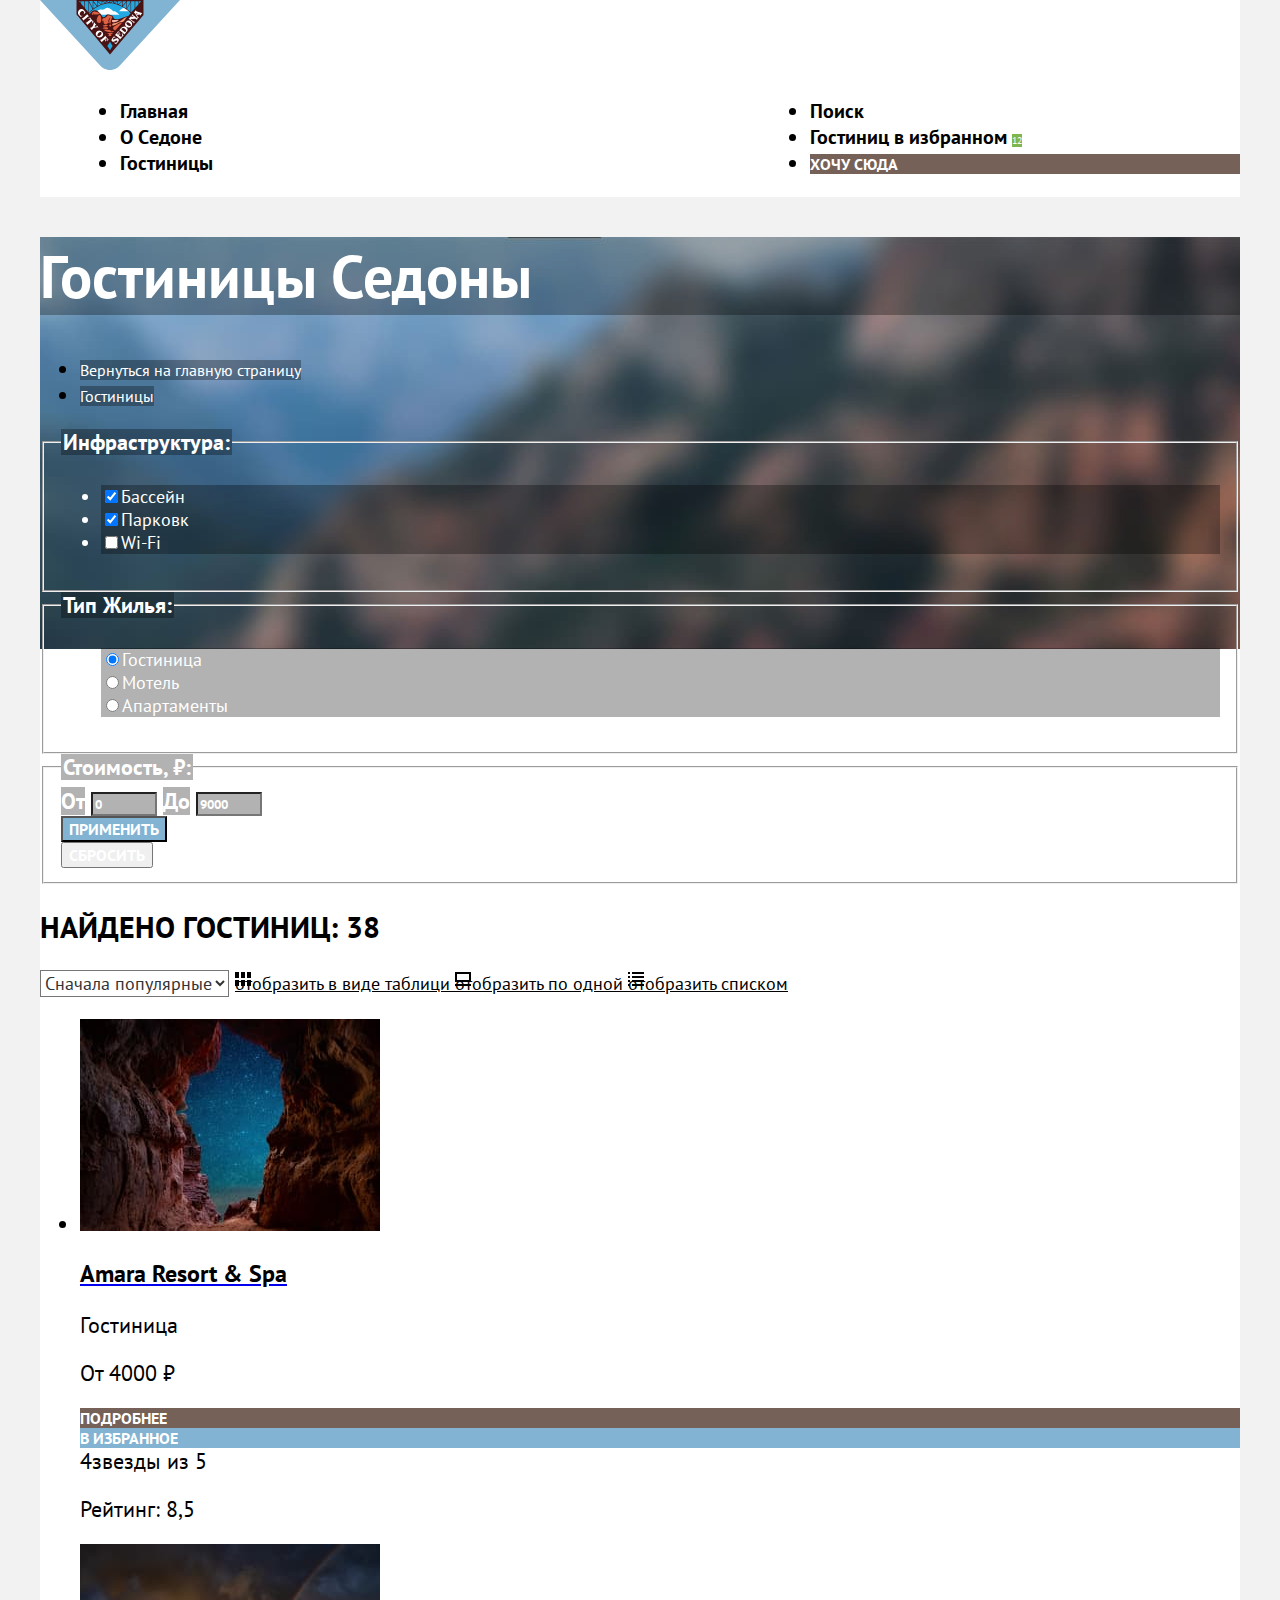
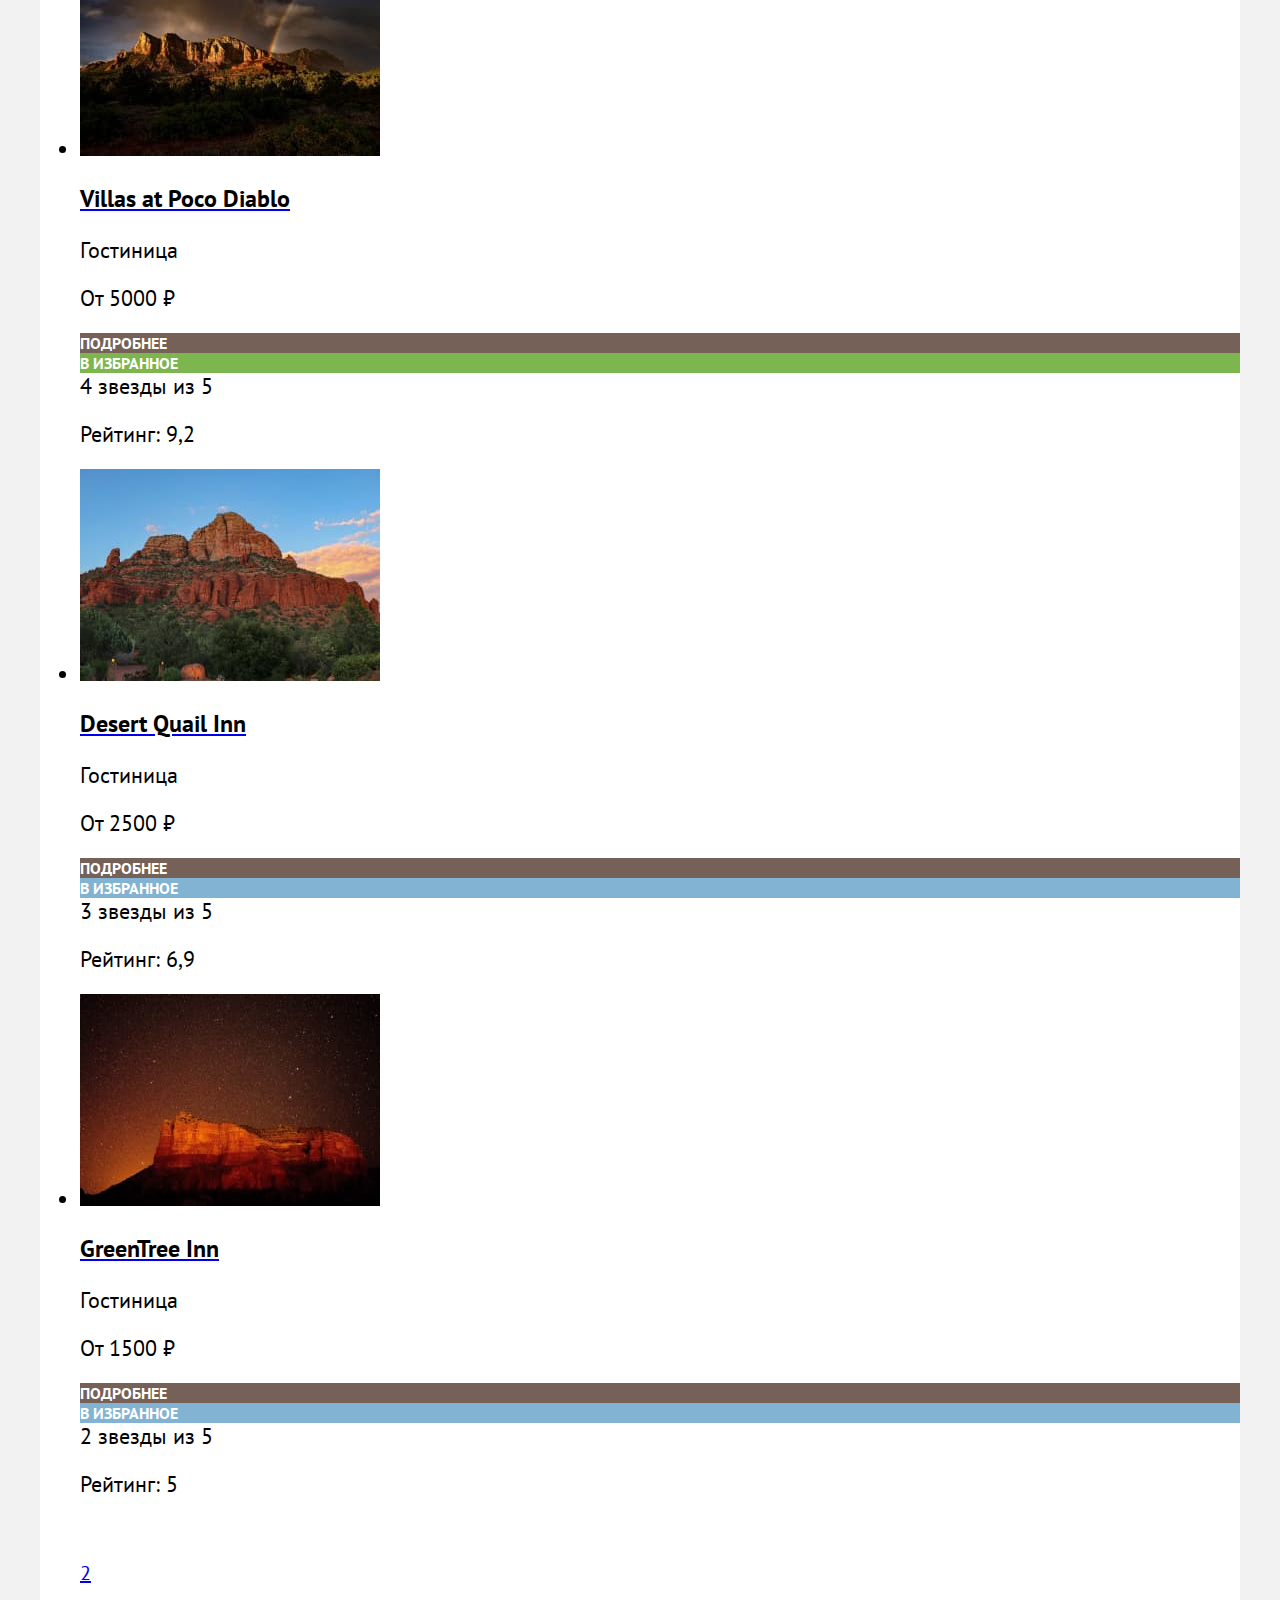
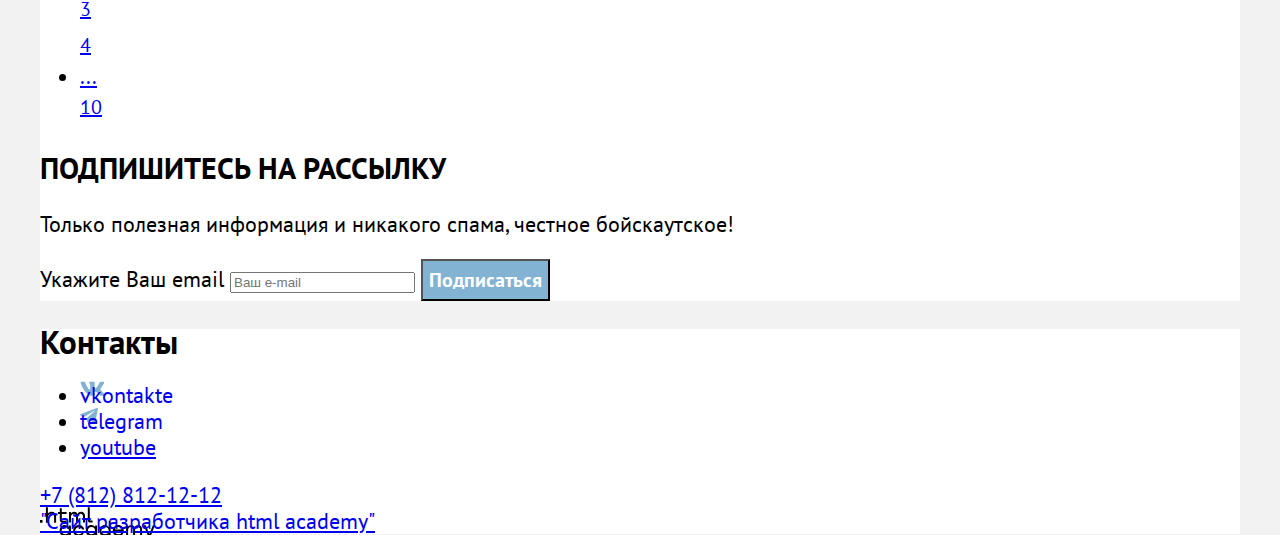
==== commit c5ba2572: "добавляет сетку главной страницы" ====
--- a/catalog.html
+++ b/catalog.html
@@ -3,9 +3,9 @@
 
   <head>
     <meta charset="utf-8">
-    <link href="https://fonts.googleapis.com/css2?family=Amatic+SC:wght@400;700&display=swap" rel="stylesheet">
+    <link rel="stylesheet" href="styles/normalize.css">
     <link href="styles/styles.css" rel="stylesheet">
-    <title>HTML Academy: Седона</title>
+        <title>HTML Academy: Седона</title>
   </head>
 
   <body>
@@ -27,245 +27,232 @@
               <a class="navigation-link" href="catalog.html">Гостиницы</a>
             </li>
           </ul>
-          <ul class="navigation-user">
-            <li class="navigation-user-item-search">
-              <a class="navigation-user-link" href="#">
-                <span class="visually-hidden">Поиск </span>
+          <ul class="navigation-list navigation-user">
+            <li class="navigation-item">
+              <a class="navigation-link" href="#">
+                <span class="visually-hidden">Поиск</span>
               </a>
             </li>
-            <li class="navigation-user-item-heart">
+            <li class="navigation-item">
               <a class="navigation-link" href="#">
-                <span class="visually-hidden">Гостиниц в избранном 12
-                </span>
+                <span class="visually-heart">Гостиниц в избранном </span>
+                <span class="navigation-user-quantity">12</span>
               </a>
             </li>
             <li class="navigation-user-item">
-              <button class="navigation-button" type="submit">Хочу сюда</button>
+              <a class="navigation-user-button" href="#">Хочу сюда</a>
             </li>
           </ul>
         </nav>
       </header>
 
-      <main class= "main-container main-internal" data-test="main-internal">
-        <section class="filter">
-          <ul class="breadcrumbs-list">
-            <li class="breadcrumbs-item">
-              <a class="breadcrumbs-link" href="index.html"><span class="visually-hidden">Вернуться на главную
-                  страницу</span>
-              </a>
-            </li>
-            <li class="breadcrumbs-item">
-              <a class="breadcrumbs-link">Гостиницы</a>
-            </li>
-          </ul>
-          <h1 class="filter-hotels">Гостиницы Седоны</h1>
-          <form class="filter-hotels" action="http://echo.htmlacademy.ru/" method="get">
-            <fieldset class="filter-checkbox">
-              <legend class="filter-title">Инфраструктура:</legend>
-              <ul class="filter-list">
-                <li class="filter-item">
-                  <label class="control" for="pool">
-                    <input class="control-input" type="checkbox" name="pool" id="pool" checked>Бассейн
-                  </label>
-                </li>
-                <li class="filter-item">
-                  <label class="control" for="parking">
-                    <input class="control-input" type="checkbox" name="parking" id="parking" checked>Парковк
-                  </label>
-                </li>
-                <li class="filter-item">
-                  <label class="control" for="wi-fi">
-                    <input class="control-input" type="checkbox" name="wi-fi" id="wi-fi">Wi-Fi
-                  </label>
-                </li>
-              </ul>
-            </fieldset>
-            <fieldset class="filter-radio">
-              <legend class="filter-title">Тип жилья:</legend>
-              <ul class="filter-list">
-                <li class="filter-item">
-                  <label class="control">
-                    <input class="control-input" type="radio" name="product-group" value="hotel" checked>Гостиница
-                  </label>
-                </li>
-                <li class="filter-item">
-                  <label class="control">
-                    <input class="control-input" type="radio" name="product-group" value="motel">Мотель
-                  </label>
-                </li>
-                <li class="filter-item">
-                  <label class="control">
-                    <input class="control-input" type="radio" name="product-group" value="apartments">Апартаменты
-                  </label>
-                </li>
-              </ul>
-            </fieldset>
-            <fieldset class="filter-number">
-              <legend class="filter-title">Стоимость, ₽:</legend>
-              <label>
-                <span class="filter-title">От</span>
-                <input class="filter-title" type="number" name="product-group" min="0" max="1200" step="1" value="0">
-              </label>
-              <label>
-                <span class="filter-title">До</span>
-                <input class="filter-title" type="number" name="product-group" min="0" max="1200" step="1" value="9000">
-              </label>
-
-              <button class="button-submit" type="submit">Применить</button>
-              <button class="button-reset" type="reset">Сбросить</button>
-            </fieldset>
-          </form>
-        </section>
-
-        <section class="select-control">
-          <h2 class="select-control">Найдено гостиниц: 38</h2>
-          <select class="select-control-list" aria-label="Сортировка">
-            <option value="popular">Сначала популярные</option>
-            <option value="cheap">Сначала подешевле</option>
-            <option value="expensive">Сначала подороже</option>
-          </select>
-          <a class="button-table" href="#">
-            <span class="visually-hidden">Отобразить в виде таблици</span>
-          </a>
-          <a class="button-one" href="#">
-            <span class="visually-hidden">Отобразить по одной</span>
-          </a>
-          <a class="button-list" href="#">
-            <span class="visually-hidden">Отобразить списком </span>
-          </a>
-        </section>
-        <section class="catalog">
-          <ul class="hotel-list">
-            <li class="hotel-card">
-              <a class="hotel-card-link" href="#">
-                <img class="hotel-card-image" src="images/catalog/amararesort.jpg" width="300" height="212"
-                  alt="Темно-синее звёздное небо, проглядывающее через овальное ущелье гор."></a>
-              <a class="hotel-card-link" href="#" tabindex="-1">
-                <h3 class="hotel-card-title">Amara Resort & Spa</h3>
-              </a>
-              <p class="hotel-card-type">Гостиница</p>
-              <p class="hotel-card-price">От 4000 ₽</p>
-              <button class="button-more" type="submit">подробнее</button>
-              <button class="button-favorites" type="submit">в избранное</button>
-              <span class="visually-hidden">4звезды из 5</span>
-              <p class="hotel-card-price">Рейтинг: 8,5</p>
-            </li>
-            <li class="hotel-card">
-              <a class="hotel-card-link" href="#">
-                <img class="hotel-card-image" src="images/catalog/villasatpoco.jpg" width="300" height="212"
-                  alt="Горный хребет красных скал в окружении хвойной равнины на фоне небо в серо-синих тонах, с радугой по горизонту.">
-              </a>
-              <a class="hotel-card-link" href="#" tabindex="-1">
-                <h3 class="hotel-card-title">Villas at Poco Diablo</h3>
-              </a>
-              <p class="hotel-card-type">Гостиница</p>
-              <p class="hotel-card-price">От 5000 ₽</p>
-              <button class="button-more" type="submit">подробнее</button>
-              <button class="button-favorites-active" type="submit">в избранное</button>
-              <span class="visually-hidden">4 звезды из 5</span>
-              <p class="hotel-card-price">Рейтинг: 9,2</p>
-            </li>
-            <li class="hotel-card">
-              <a class="hotel-card-link" href="#">
-                <img class="hotel-card-image" src="images/catalog/desertquailinn.jpg" width="300" height="212"
-                  alt="Горный хребет красных скал на фоне ясного неба в окружении зеленой равнины.">
-              </a>
-              <a class="hotel-card-link" href="#" tabindex="-1">
-                <h3 class="hotel-card-title">Desert Quail Inn</h3>
-              </a>
-              <p class="hotel-card-type">Гостиница</p>
-              <p class="hotel-card-price">От 2500 ₽</p>
-              <button class="button-more" type="submit">подробнее</button>
-              <button class="button-favorites" type="submit">в избранное</button>
-              <span class="visually-hidden">3 звезды из 5 </span>
-              <p class="hotel-card-price">Рейтинг: 6,9</p>
-            </li>
-            <li class="hotel-card">
-              <a class="hotel-card-link" href="#">
-                <img class="hotel-card-image" src="images/catalog/greenreeinn.jpg" width="300" height="212"
-                  alt="Возвышенность красно-коричневых скал на фоне ночного, звездного неба.">
-              </a>
-              <a class="hotel-card-link" href="#" tabindex="-1">
-                <h3 class="hotel-card-title">GreenTree Inn</h3>
-              </a>
-              <p class="hotel-card-type">Гостиница</p>
-              <p class="hotel-card-price">От 1500 ₽</p>
-              <button class="button-more" type="submit">подробнее</button>
-              <button class="button-favorites" type="submit">в избранное</button>
-              <span class="visually-hidde">2 звезды из 5</span>
-              <p class="hotel-card-price">Рейтинг: 5</p>
-            </li>
-          </ul>
-        </section>
-
-        <ul class="pagination">
-          <li class="pagination-item">
-            <a class="pagination-link pagination-prev pagination-disabled">
-              <span class="visually-hidden">Предыдущая страница</span>
+      <main class="main-container main-internal" data-test="main-internal">
+        <div class="page-container">
+          <section class="filter" >
+            <h1 class="filter-hotels">Гостиницы Седоны</h1>
+            <ul class="breadcrumbs-list">
+              <li class="breadcrumbs-item">
+                <a class="breadcrumbs-link" href="index.html"><span class="visually-hidden">Вернуться на главную
+                    страницу</span>
+                </a>
+              </li>
+              <li class="breadcrumbs-item">
+                <a class="breadcrumbs-link">Гостиницы</a>
+              </li>
+            </ul>
+            <form class="filter-hotels-form" action="http://echo.htmlacademy.ru/" method="get">
+              <fieldset class="filter-checkbox">
+                <legend class="filter-title">Инфраструктура:</legend>
+                <ul class="filter-list">
+                  <li class="filter-item">
+                    <label class="control" for="pool">
+                      <input class="control-input" type="checkbox" name="pool" id="pool" checked>Бассейн
+                    </label>
+                  </li>
+                  <li class="filter-item">
+                    <label class="control" for="parking">
+                      <input class="control-input" type="checkbox" name="parking" id="parking" checked>Парковк
+                    </label>
+                  </li>
+                  <li class="filter-item">
+                    <label class="control" for="wi-fi">
+                      <input class="control-input" type="checkbox" name="wi-fi" id="wi-fi">Wi-Fi
+                    </label>
+                  </li>
+                </ul>
+              </fieldset>
+              <fieldset class="filter-radio">
+                <legend class="filter-title">Тип жилья:</legend>
+                <ul class="filter-list">
+                  <li class="filter-item">
+                    <label class="control">
+                      <input class="control-input" type="radio" name="product-group" value="hotel" checked>Гостиница
+                    </label>
+                  </li>
+                  <li class="filter-item">
+                    <label class="control">
+                      <input class="control-input" type="radio" name="product-group" value="motel">Мотель
+                    </label>
+                  </li>
+                  <li class="filter-item">
+                    <label class="control">
+                      <input class="control-input" type="radio" name="product-group" value="apartments">Апартаменты
+                    </label>
+                  </li>
+                </ul>
+              </fieldset>
+              <fieldset class="filter-number">
+                <legend class="filter-title">Стоимость, ₽:</legend>
+                <label>
+                  <span class="filter-title">От</span>
+                  <input class="filter-title" type="number" name="product-group" min="0" max="1200" step="1" value="0">
+                </label>
+                <label>
+                  <span class="filter-title">До</span>
+                  <input class="filter-title" type="number" name="product-group" min="0" max="1200" step="1"
+                    value="9000">
+                </label>
+
+                <button class="button-submit" type="submit">Применить</button>
+                <button class="button-reset" type="reset">Сбросить</button>
+              </fieldset>
+            </form>
+          </section>
+          <section class="catalog">
+            <h2 class="select-control">Найдено гостиниц: 38</h2>
+            <select class="select-control-list" aria-label="Сортировка">
+              <option value="popular">Сначала популярные</option>
+              <option value="cheap">Сначала подешевле</option>
+              <option value="expensive">Сначала подороже</option>
+            </select>
+            <a class="button-table" href="#">
+              <span class="visually-hidden">Отобразить в виде таблици</span>
             </a>
-          </li>
-          <li class="pagination-item-current">
-            <a class="pagination-link pagination-current">1</a>
-          </li>
-          <li class="pagination-item">
-            <a class="pagination-link" href="#">2</a>
-          </li>
-          <li class="pagination-item">
-            <a class="pagination-link" href="#">3</a>
-          </li>
-          <li class="pagination-item">
-            <a class="pagination-link" href="#">4</a>
-          </li>
-          <li class="pagination-item">
-            <a class="pagination-link" href="#">5</a>
-          </li>
-          <li class="pagination-item-next">
-            <a class="pagination-link pagination-next" href="#">...
-              <span class="visually-hidden">Следующая страница</span>
+            <a class="button-one" href="#">
+              <span class="visually-hidden">Отобразить по одной</span>
             </a>
-          </li>
-          <li class="pagination-item">
-            <a class="pagination-link" href="#">10</a>
-          </li>
-        </ul>
-
-
-        <section class="subscribe" data-test="subscribe">
-          <h2 class="subscribe-header">Подпишитесь на рассылку</h2>
-          <p class="subscribe-title">Только полезная информация и никакого спама, честное бойскаутское!</p>
-          <form class="subscribe-form" action="http://echo.htmlacademy.ru" method="post">
-            <label for="subscribe-email">Укажите Ваш email</label>
-            <input type="email" id="subscribe-email" placeholder="Ваш e-mail">
-            <button class="subscribe-button" type="submit">Подписаться</button>
-          </form>
-        </section>
+            <a class="button-list" href="#">
+              <span class="visually-hidden">Отобразить списком </span>
+            </a>
+            <ul class="hotel-list">
+              <li class="hotel-card">
+                <a class="hotel-card-link" href="#">
+                  <img class="hotel-card-image" src="images/catalog/amararesort.jpg" width="300" height="212"
+                    alt="Темно-синее звёздное небо, проглядывающее через овальное ущелье гор."></a>
+                <a class="hotel-card-link" href="#" tabindex="-1">
+                  <h3 class="hotel-card-title">Amara Resort & Spa</h3>
+                </a>
+                <p class="hotel-card-type">Гостиница</p>
+                <p class="hotel-card-price">От 4000 ₽</p>
+                <a class="button-more" href="#">подробнее</a>
+                <a class="button-favorites" href="#">в избранное</a>
+                <span class="visually-hidden">4звезды из 5</span>
+                <p class="hotel-card-price">Рейтинг: 8,5</p>
+              </li>
+              <li class="hotel-card">
+                <a class="hotel-card-link" href="#">
+                  <img class="hotel-card-image" src="images/catalog/villasatpoco.jpg" width="300" height="212"
+                    alt="Горный хребет красных скал в окружении хвойной равнины на фоне небо в серо-синих тонах, с радугой по горизонту.">
+                </a>
+                <a class="hotel-card-link" href="#" tabindex="-1">
+                  <h3 class="hotel-card-title">Villas at Poco Diablo</h3>
+                </a>
+                <p class="hotel-card-type">Гостиница</p>
+                <p class="hotel-card-price">От 5000 ₽</p>
+                <a class="button-more" href="#">подробнее</a>
+                <a class="button-favorites-active" href="#">в избранное</a>
+                <span class="visually-hidden">4 звезды из 5</span>
+                <p class="hotel-card-price">Рейтинг: 9,2</p>
+              </li>
+              <li class="hotel-card">
+                <a class="hotel-card-link" href="#">
+                  <img class="hotel-card-image" src="images/catalog/desertquailinn.jpg" width="300" height="212"
+                    alt="Горный хребет красных скал на фоне ясного неба в окружении зеленой равнины.">
+                </a>
+                <a class="hotel-card-link" href="#" tabindex="-1">
+                  <h3 class="hotel-card-title">Desert Quail Inn</h3>
+                </a>
+                <p class="hotel-card-type">Гостиница</p>
+                <p class="hotel-card-price">От 2500 ₽</p>
+                <a class="button-more" href="#">подробнее</a>
+                <a class="button-favorites" href="#">в избранное</a>
+                <span class="visually-hidden">3 звезды из 5 </span>
+                <p class="hotel-card-price">Рейтинг: 6,9</p>
+              </li>
+              <li class="hotel-card">
+                <a class="hotel-card-link" href="#">
+                  <img class="hotel-card-image" src="images/catalog/greenreeinn.jpg" width="300" height="212"
+                    alt="Возвышенность красно-коричневых скал на фоне ночного, звездного неба.">
+                </a>
+                <a class="hotel-card-link" href="#" tabindex="-1">
+                  <h3 class="hotel-card-title">GreenTree Inn</h3>
+                </a>
+                <p class="hotel-card-type">Гостиница</p>
+                <p class="hotel-card-price">От 1500 ₽</p>
+                <a class="button-more" href="#">подробнее</a>
+                <a class="button-favorites" href="#">в избранное</a>
+                <span class="visually-hidde">2 звезды из 5</span>
+                <p class="hotel-card-price">Рейтинг: 5</p>
+              </li>
+            </ul>
+            <ul class="pagination">
+              <li class="pagination-item">
+                <a class="pagination-link pagination-current">1</a>
+              </li>
+              <li class="pagination-item">
+                <a class="pagination-link" href="#">2</a>
+              </li>
+              <li class="pagination-item">
+                <a class="pagination-link" href="#">3</a>
+              </li>
+              <li class="pagination-item">
+                <a class="pagination-link" href="#">4</a>
+              </li>
+              <li class="pagination-item-next">
+                <a class="pagination-link pagination-next" href="#">...</a>
+              </li>
+              <li class="pagination-item">
+                <a class="pagination-link" href="#">10</a>
+              </li>
+            </ul>
+          </section>
+          <section class="subscribe" data-test="subscribe">
+            <h2 class="subscribe-header">Подпишитесь на рассылку</h2>
+            <p class="subscribe-title">Только полезная информация и никакого спама, честное бойскаутское!</p>
+            <form class="subscribe-form" action="http://echo.htmlacademy.ru" method="post">
+              <label for="subscribe-email">Укажите Ваш email</label>
+              <input type="email" id="subscribe-email" placeholder="Ваш e-mail">
+              <button class="subscribe-button" type="submit">Подписаться</button>
+            </form>
+          </section>
+        </div>
       </main>
 
       <footer class="page-footer" data-test="main-footer">
         <section class="contact">
-          <h2 class="visually-hidden">Мы в социальных сетях</h2>
+          <h2 class="visually-hidden">Контакты</h2>
           <ul class="contact-list">
             <li class="contact-item">
-              <a class="-contact-button" href="https://vk.com/htmlacademy">
-                <span class="visually-hidden">vkontakte</span>
-              </a>
-            </li>
-            <li class="contact-itemm">
-              <a class="button" href="https://t.me/htmlacademy">
-                <span class="visually-hidden">telegram</span>
-              </a>
+              <a class="vkontakte" href="https://vk.com/htmlacademy">
+                <span class="visually-hidden">vkontakte</span> </a>
             </li>
             <li class="contact-item">
-              <a class="contact-button" href="https://www.youtube.com/user/htmlacademyru">
-                <span class="visually-hidden">youtube</span>
-              </a>
+              <a class="telegram" href="https://t.me/htmlacademy">
+                <span class="visually-hidden">telegram</span></a>
+
+            </li>
+            <li class="contact-item">
+              <a class="youtub" href="https://www.youtube.com/user/htmlacademyru">
+                <span class="visually-hidden">youtube</span></a>
+
             </li>
           </ul>
-          <a class="contact-phon" href="tel:88128121212"> +7 (812) 812-12-12</a>
-          <a class="contact-website-htmlacademy" href="https://htmlacademy.ru">
-            <span class="visually-hidden">"Сайт разработчика html academy"</span>
-          </a>
+          <a class="contact-telephone" href="tel:88128121212"> +7 (812) 812-12-12</a>
         </section>
+
+        <a class="contact-website-htmlacademy" href="https://htmlacademy.ru">
+          <span class="visually-hidden">"Сайт разработчика html academy"</span> </a>
+
       </footer>
     </div>
   </body>
--- a/styles/styles.css
+++ b/styles/styles.css
@@ -14,37 +14,26 @@
   font-display: swap;
 }
 
-@font-face {
-  font-family: "PT Sans";
-  font-style: italic;
-  font-weight: 400;
-  src: url("../fonts/ptsans-400-italic.woff2") format("woff2");
-  font-display: swap;
-}
-
-@font-face {
-  font-family: "PT Sans";
-  font-style: italic;
-  font-weight: 700;
-  src: url("../fonts/ptsans-700-italic.woff2") format("woff2");
-  font-display: swap;
-}
-
-/* PT Sans Narrow */
-@font-face {
-  font-family: "PT Sans Narrow";
-  font-style: normal;
-  font-weight: 700;
-  src: url("../fonts/ptsans-narrow-bold.woff2") format("woff2");
-  font-display: swap;
-}
-
-.body {
+html {
+  height: 100%;
+}
+
+body {
+  margin: 0;
+  display: flex;
+  flex-direction: column;
+  min-height: 100%;
   font-family: "PT Sans", sans-serif;
   font-size: 22px;
   line-height: 26px;
   color: #333333;
   background-color: #F2F2F2;
+
+}
+
+.container {
+  margin: 0 auto;
+  width: 1200px;
 }
 
 .page-header {
@@ -52,20 +41,48 @@
   background-color: #FFFFFF;
 }
 
+.navigation {
+  display: flex;
+  width: 1200px;
+  margin: 0 auto;
+  justify-content: space-between;
+}
+
+.navigation-list {
+  width: 610px;
+  margin-left: auto;
+}
+
 .navigation-link {
-  font-family: "PT Sans";
+  font-family: "PT Sans", sans-serif;
+  font-style: normal;
+  font-weight: 700;
   font-size: 20px;
   line-height: 24px;
-  font-style: normal;
-  font-weight: 700;
-  text-decoration: none;
-  text-align: center;
-  color: #000000;
-  background-color: #FFFFFF;
-}
-
-.navigation-button {
-  font-family: 'PT Sans';
+  text-decoration: none;
+  color: #000000;
+  background-color: #FFFFFF;
+  text-align: center;
+}
+
+.navigation-user {
+  max-width: 430px;
+  margin-left: auto;
+
+}
+
+.navigation-user-quantity {
+  font-weight: 400;
+  font-size: 10px;
+  line-height: 10px;
+  text-align: center;
+  color: #FFFFFF;
+  background-color: #7DB54F;
+  background-position: right;
+}
+
+.navigation-user-button {
+  font-family: "PT Sans", sans-serif;
   font-style: normal;
   font-weight: 700;
   font-size: 16px;
@@ -79,24 +96,17 @@
   background-color: #756157;
 }
 
-.navigation-user-item-search {
-  background-image: url(../images/icons/search.svg);
-  background-repeat: no-repeat;
-  color: #000000;
-  background-color: #ffffff;
-  background-position: center
-}
-
-.navigation-user-item-heart {
-  background-image: url(../images/icons/heart.svg);
-  background-repeat: no-repeat;
-  color: #000000;
-  background-color: #ffffff;
-  background-position: right;
+.main-container {
+  flex-grow: 1;
 }
 
 .main-part {
   background-color: #FFFFFF;
+}
+
+.page-container {
+  width: 1200px;
+  margin: 0 auto;
 }
 
 .hero {
@@ -105,130 +115,142 @@
   background-size: 100% auto, cover;
   text-align: center;
   color: #000000;
-  background-color: #ffffff;
+  background-color: #0000004D;
   background-position: center bottom, center top;
 }
 
-.advantages-header {
-  font-style: normal;
+
+.page-container {
+  width: 1200px;
+  margin: 0 auto;
+}
+
+.advantages-item {
+  color: #000000;
+  background-color: #83B3D31F;
+}
+
+.advantages-basic {
+  margin: 0;
+  padding: 0;
   font-weight: 700;
   font-size: 30px;
   line-height: 36px;
-  text-align: center;
-  text-transform: uppercase;
-  color: inherit;
+  text-transform: uppercase;
+  text-align: center;
 }
 
 .advantages-text {
-  font-family: "PT Sans", sans-serif;
-  font-size: 22px;
-  line-height: 26px;
-  font-weight: 400;
-  text-align: center;
+  margin: 0;
+  padding: 0;
+  font-style: normal;
+  font-weight: 400;
+}
+
+.photo-advantages-item {
+  display: flex;
+  justify-content: space-between;
+  margin: 0;
+  padding: 0;
+  color: #FFFFFF;
+  background-color: #82B3D3;
+}
+
+.columns-advantages-item {
+
+    background-color: #83B3D31F;
 }
 
 .advantages-title {
-  font-style: normal;
+  display: flex;
+  justify-content: space-between;
+  margin: 0;
+  padding: 0;
   font-weight: 700;
   font-size: 24px;
   line-height: 28px;
   text-align: center;
   text-transform: uppercase;
-  color: #000000;
+  }
+
+.advantages-description {
+   width: 230px;
+  font-style: normal;
+  font-size: 18px;
+  line-height: 21px;
+  font-weight: 400;
+  text-align: center;
+
+}
+
+
+.infrastructure-item {
+  display: flex;
+  justify-content: space-between;
+  margin: 0;
+  padding: 0;
   background-color: #83B3D31F;
-}
-
-.advantages-description {
-  font-style: normal;
-  font-size: 18px;
-  line-height: 21px;
-  font-weight: 400;
-  text-align: center;
-  color: inherit;
-  background-color: #83B3D31F;
-}
-
-.infrastructure-header {
-  font-style: normal;
+  }
+
+.infrastructure-basic {
+  margin: 0;
+  padding: 0;
   font-weight: 700;
   font-size: 30px;
   line-height: 36px;
-  text-align: center;
-  text-transform: uppercase;
-  color: inherit
+  text-transform: uppercase;
+  text-align: center;
 }
 
 .infrastructure-text {
-  font-style: normal;
-  font-weight: 400;
-  text-align: center;
-  color: inherit;
+  margin: 0;
+  padding: 0;
+  font-style: normal;
+  font-weight: 400;
 }
 
 .infrastructure-title {
-  font-style: normal;
+  display: flex;
+  justify-content: space-between;
+  margin: 0;
+  padding: 0;
   font-weight: 700;
   font-size: 24px;
   line-height: 28px;
   text-align: center;
   text-transform: uppercase;
-}
-
-.advantages-description {
-  font-style: normal;
-  font-size: 18px;
-  line-height: 21px;
-  font-weight: 400;
-  text-align: center;
-  color: inherit;
-}
-
-.photo {
-  color: #FFFFFF;
-  background-color: #82B3D3;
-}
-
-.numbers {
-  background-image: url("../images/advantege/numbers.svg");
-  color: inherit;
-  background-repeat: no-repeat;
-  background-color: #83B3D31F
-}
-
-.food {
-  background-image: url("../images/advantege/food.svg");
-  color: inherit;
-  background-color: #FFFFFF;
-  background-repeat: no-repeat;
-}
-
-.souvenir {
-  background-image: url("../images/advantege/souvenir.svg");
-  color: inherit;
-  background-repeat: no-repeat;
-  background-color: #83B3D31F
-}
-
-.search-header {
-  font-style: normal;
+
+}
+
+.infrastructure-description {
+    width: 230px;
+  font-style: normal;
+  font-size: 18px;
+  line-height: 21px;
+  font-weight: 400;
+  text-align: center;
+  color: #333333;
+}
+
+.search-basic {
+  margin: 0;
+  padding: 0;
   font-weight: 700;
   font-size: 30px;
   line-height: 36px;
-  text-align: center;
-  text-transform: uppercase;
-  color: #000000;
+  text-transform: uppercase;
+  text-align: center;
 }
 
 .search-text {
-  font-style: normal;
-  font-weight: 400;
-  font-size: 22px;
-  text-align: center;
-  color: inherit;
+  margin: 0;
+  padding: 0;
+  font-style: normal;
+  font-weight: 400;
 }
 
 .search-button {
-  font-family: "PT Sans";
+  font-family: "PT Sans", sans-serif;
   font-style: normal;
   font-weight: 700;
   font-size: 20px;
@@ -239,11 +261,7 @@
   text-transform: uppercase;
   color: #FFFFFF;
   background-color: #756157;
-}
-
-.page-footer {
-  color: #000000;
-  background-color: #FFFFFF;
+  text-decoration: none;
 }
 
 .subscribe-page {
@@ -251,7 +269,7 @@
   background-repeat: no-repeat;
   background-size: 100% auto;
   color: #FFFFFF;
-  background-color: #000000;
+  background-color: #0000004D;
 }
 
 .subscribe-header {
@@ -259,6 +277,7 @@
   font-weight: 700;
   font-size: 30px;
   line-height: 36px;
+  align-items: center;
   text-transform: uppercase;
 }
 
@@ -269,7 +288,7 @@
 }
 
 .subscribe-email {
-  font-family: "PT Sans";
+  font-family: "PT Sans", sans-serif;
   font-style: normal;
   font-weight: 400;
   font-size: 18px;
@@ -278,38 +297,44 @@
   align-items: center;
   color: #000000;
   background-color: #FFFFFF;
+  height: 24px;
 }
 
 .subscribe-button {
-  font-family: "PT Sans";
+  font-family: "PT Sans", sans-serif;
   font-style: normal;
   font-weight: 700;
   font-size: 20px;
   line-height: 36px;
-  display: flex;
-  align-items: center;
-  text-align: center;
-  text-transform: uppercase;
+  align-items: center;
   color: #FFFFFF;
   background-color: #82B3D3;
+}
+
+.page-footer {
+  color: #000000;
+  background-color: #FFFFFF;
 }
 
 .vkontakte {
   background-image: url("../images/social-networks/vkontakte.svg");
   background-repeat: no-repeat;
-  background-size: 100% auto;
+  background-size: auto;
+  text-decoration: none;
 }
 
 .telegram {
   background-image: url("../images/social-networks/telegram.svg");
   background-repeat: no-repeat;
-  background-size: 100% auto;
+  background-size: auto;
+  text-decoration: none;
 }
 
 .youtube {
   background-image: url("../images/social-networks/youtube.svg");
   background-repeat: no-repeat;
-  background-size: 100% auto;
+  background-size: auto;
+  text-decoration: none;
 }
 
 .contact-phon {
@@ -318,6 +343,7 @@
   font-size: 40px;
   line-height: 40px;
   text-align: center;
+  text-decoration: none;
   text-transform: uppercase;
   color: #000000;
 }
@@ -325,23 +351,18 @@
 .contact-website-htmlacademy {
   background-image: url("../images/html-academy.svg");
   background-repeat: no-repeat;
+  background-size: auto;
+}
+
+.main-internal {
+  color: #000000;
+  background-color: #FFFFFF;
+}
+
+.filter {
+  background-image: url(../images/background-filter.jpg);
+  background-repeat: no-repeat;
   background-size: 100% auto;
-}
-
-.main-internal {
-  color: #000000;
-  background-color: #FFFFFF;
-}
-
-.breadcrumbs-link {
-  font-style: normal;
-  font-weight: 400;
-  font-size: 16px;
-  line-height: 21px;
-  color: #FFFFFF;
-  background-color: #000000;
-  text-decoration: none;
-  text-align: center;
 }
 
 .filter-hotels {
@@ -350,40 +371,42 @@
   font-size: 60px;
   line-height: 78px;
   color: #FFFFFF;
-  background-color: #000000;
+  background-color: #0000004D;
+}
+
+.breadcrumbs-link {
+  font-style: normal;
+  font-weight: 400;
+  font-size: 16px;
+  line-height: 21px;
+  color: #FFFFFF;
+  background-color: #0000004D;
+  text-decoration: none;
+  text-align: center;
 }
 
 .filter-title {
-  font-style: normal;
-  font-weight: 700;
-  font-size: 20px;
-  line-height: 24px;
+  font-family: "PT Sans", sans-serif;
+  font-style: normal;
+  font-weight: 700;
   text-transform: capitalize;
   color: #FFFFFF;
-  background-color: #000000;
-}
-
-.control-input {
-  font-family: "PT Sans";
+  background-color: #0000004D;
+}
+
+.control-input,
+.filter-item {
+  font-family: "PT Sans", sans-serif;
   font-style: normal;
   font-weight: 400;
   font-size: 18px;
   line-height: 23px;
   color: #FFFFFF;
-  background-color: #000000;
-}
-
-.filter-item {
-  font-style: normal;
-  font-weight: 400;
-  font-size: 18px;
-  line-height: 23px;
-  color: #FFFFFF;
-  background-color: #000000;
+  background-color: #0000004D;
 }
 
 .button-submit {
-  font-family: "PT Sans";
+  font-family: "PT Sans", sans-serif;
   font-style: normal;
   font-weight: 700;
   font-size: 16px;
@@ -398,7 +421,7 @@
 }
 
 .button-reset {
-  font-family: "PT Sans";
+  font-family: "PT Sans", sans-serif;
   font-style: normal;
   font-weight: 700;
   font-size: 16px;
@@ -412,7 +435,7 @@
 }
 
 .select-control {
-  font-family: "PT Sans";
+  font-family: "PT Sans", sans-serif;
   font-style: normal;
   font-weight: 700;
   font-size: 30px;
@@ -423,7 +446,7 @@
 }
 
 .select-control-list {
-  font-family: "PT Sans";
+  font-family: "PT Sans", sans-serif;
   font-style: normal;
   font-weight: 400;
   font-size: 18px;
@@ -433,7 +456,7 @@
 }
 
 .button-table {
-  font-family: "PT Sans";
+  font-family: "PT Sans", sans-serif;
   background-image: url("../images/sorting/table.svg");
   background-repeat: no-repeat;
   font-style: normal;
@@ -447,7 +470,7 @@
 }
 
 .button-one {
-  font-family: "PT Sans";
+  font-family: "PT Sans", sans-serif;
   background-image: url("../images/sorting/one.svg");
   background-repeat: no-repeat;
   font-style: normal;
@@ -461,7 +484,7 @@
 }
 
 .button-list {
-  font-family: "PT Sans";
+  font-family: "PT Sans", sans-serif;
   background-image: url("../images/sorting/list.svg");
   background-repeat: no-repeat;
   font-style: normal;
@@ -494,7 +517,7 @@
 }
 
 .button-more {
-  font-family: 'PT Sans';
+  font-family: "PT Sans", sans-serif;
   font-style: normal;
   font-weight: 700;
   font-size: 16px;
@@ -509,7 +532,7 @@
 }
 
 .button-favorites-active {
-  font-family: 'PT Sans';
+  font-family: "PT Sans", sans-serif;
   font-style: normal;
   font-weight: 700;
   font-size: 16px;
@@ -525,7 +548,7 @@
 }
 
 .button-favorites {
-  font-family: 'PT Sans';
+  font-family: "PT Sans", sans-serif;
   font-style: normal;
   font-weight: 700;
   font-size: 16px;
@@ -549,7 +572,7 @@
 }
 
 .pagination-item-current {
-  font-family: 'PT Sans';
+  font-family: "PT Sans", sans-serif;
   font-style: normal;
   font-weight: 700;
   font-size: 20px;
@@ -564,7 +587,7 @@
 }
 
 pagination-item-next {
-  font-family: 'PT Sans';
+  font-family: "PT Sans", sans-serif;
   font-style: normal;
   font-weight: 400;
   font-size: 22px;
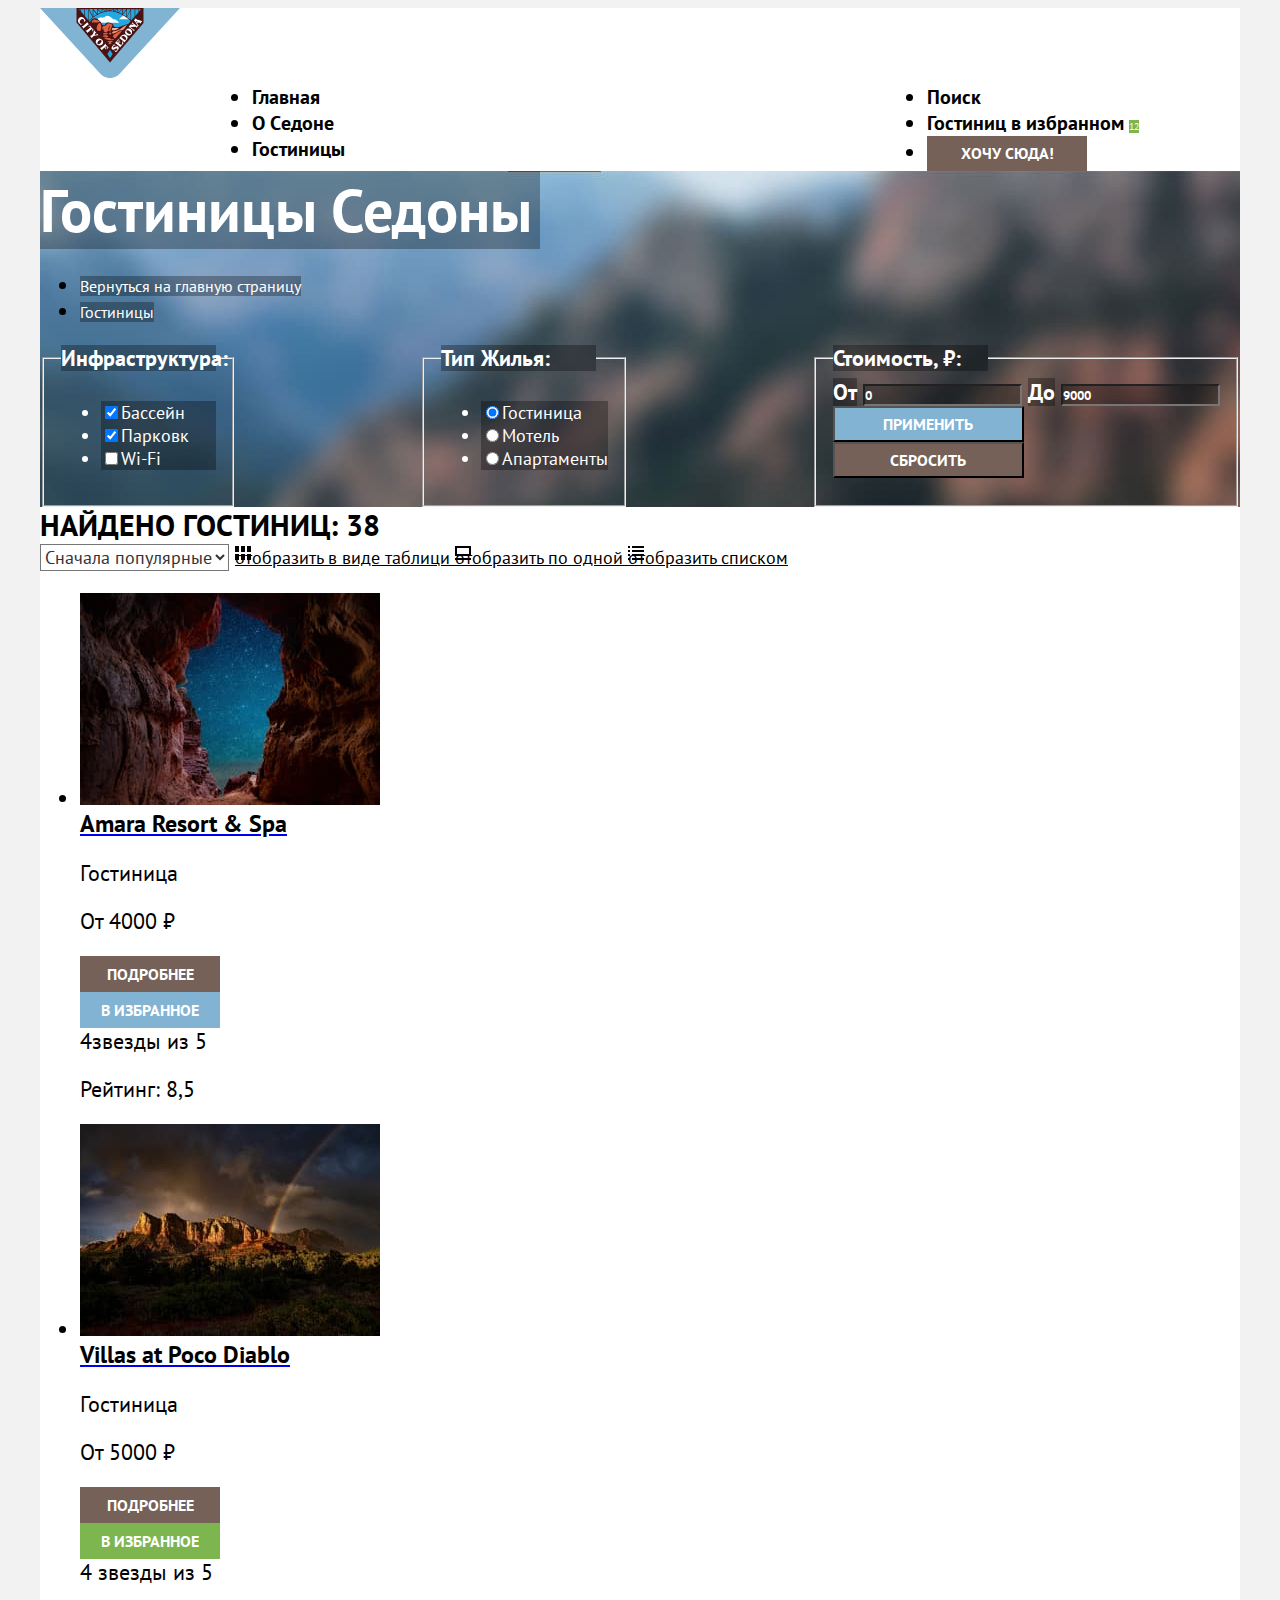
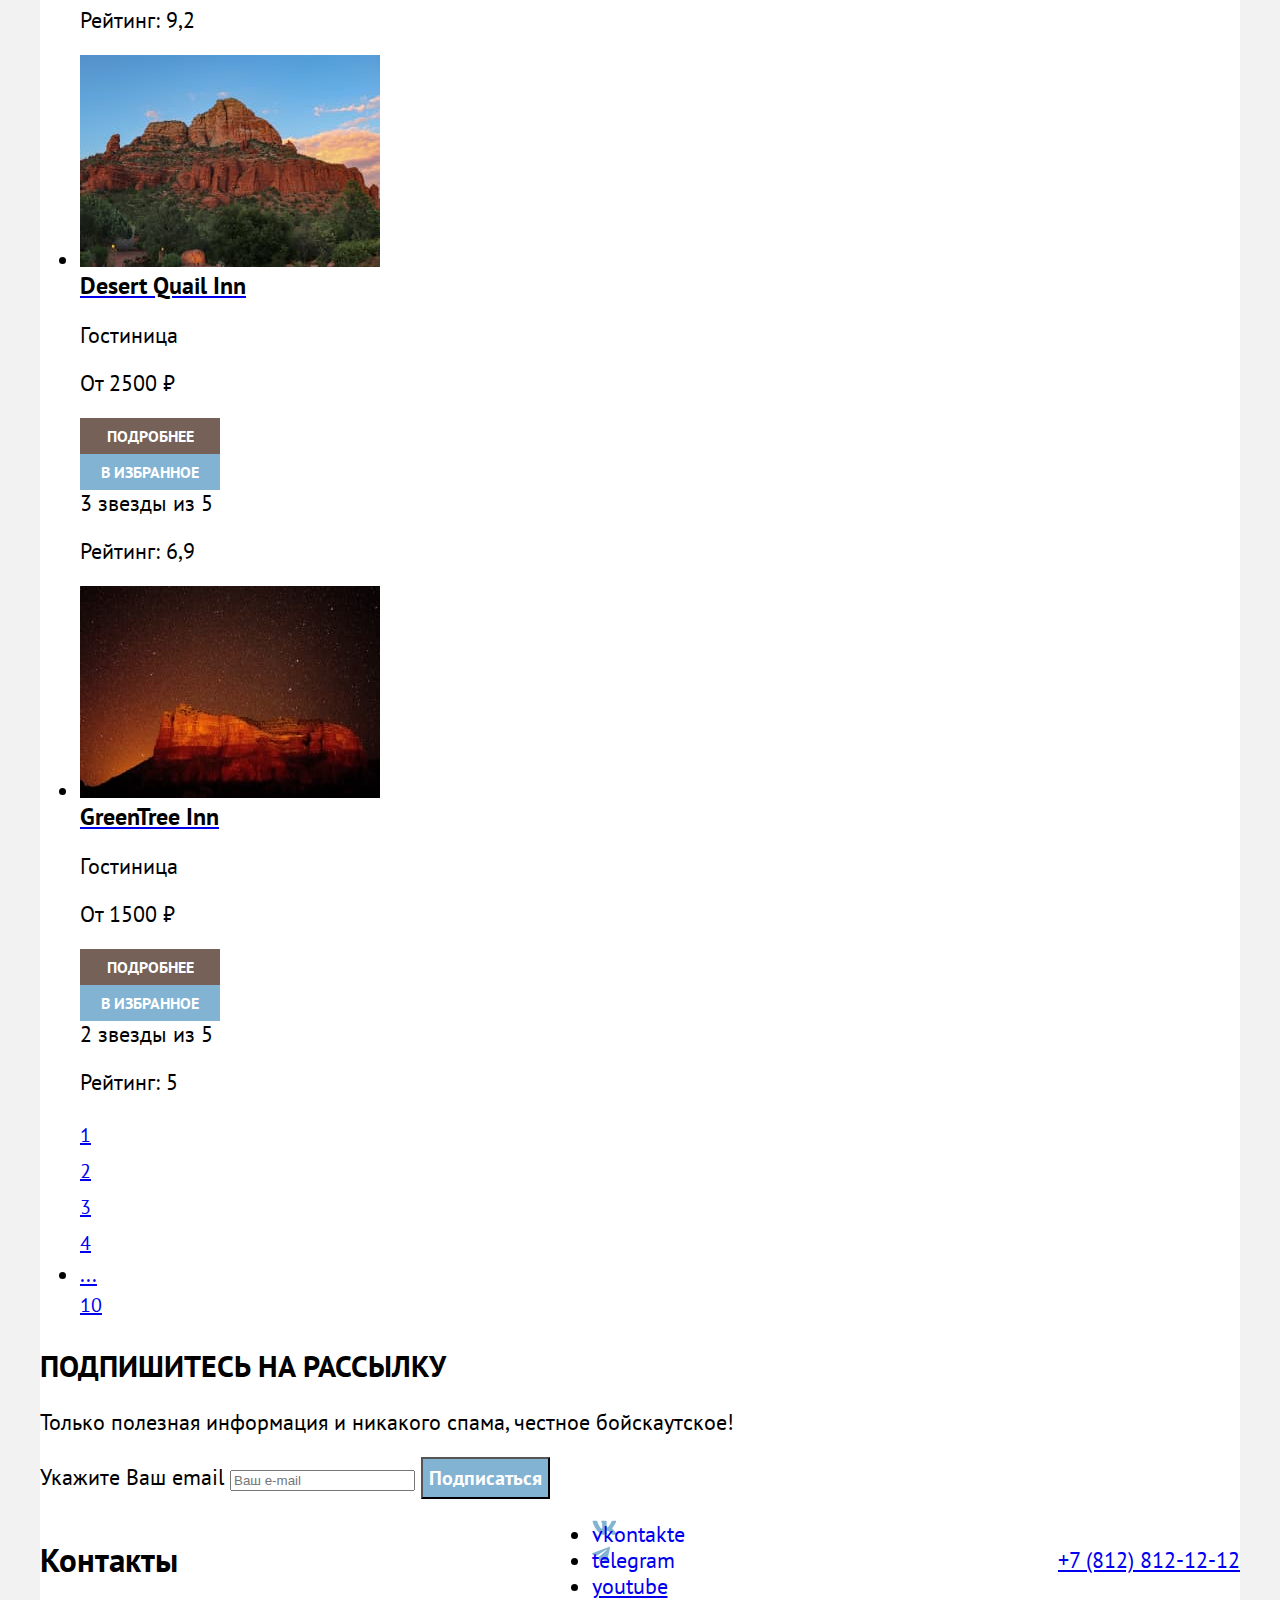
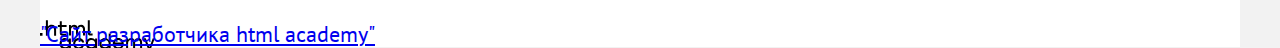
==== commit 31d2fd9c: "Добавляет Сетки страниц на флексах" ====
--- a/catalog.html
+++ b/catalog.html
@@ -3,9 +3,8 @@
 
   <head>
     <meta charset="utf-8">
-    <link rel="stylesheet" href="styles/normalize.css">
     <link href="styles/styles.css" rel="stylesheet">
-        <title>HTML Academy: Седона</title>
+    <title>HTML Academy: Седона</title>
   </head>
 
   <body>
@@ -40,192 +39,190 @@
               </a>
             </li>
             <li class="navigation-user-item">
-              <a class="navigation-user-button" href="#">Хочу сюда</a>
+              <a class="navigation-user-button" href="#">Хочу сюда!</a>
             </li>
           </ul>
         </nav>
       </header>
 
       <main class="main-container main-internal" data-test="main-internal">
-        <div class="page-container">
-          <section class="filter" >
-            <h1 class="filter-hotels">Гостиницы Седоны</h1>
-            <ul class="breadcrumbs-list">
-              <li class="breadcrumbs-item">
-                <a class="breadcrumbs-link" href="index.html"><span class="visually-hidden">Вернуться на главную
-                    страницу</span>
-                </a>
-              </li>
-              <li class="breadcrumbs-item">
-                <a class="breadcrumbs-link">Гостиницы</a>
-              </li>
-            </ul>
-            <form class="filter-hotels-form" action="http://echo.htmlacademy.ru/" method="get">
-              <fieldset class="filter-checkbox">
-                <legend class="filter-title">Инфраструктура:</legend>
-                <ul class="filter-list">
-                  <li class="filter-item">
-                    <label class="control" for="pool">
-                      <input class="control-input" type="checkbox" name="pool" id="pool" checked>Бассейн
-                    </label>
-                  </li>
-                  <li class="filter-item">
-                    <label class="control" for="parking">
-                      <input class="control-input" type="checkbox" name="parking" id="parking" checked>Парковк
-                    </label>
-                  </li>
-                  <li class="filter-item">
-                    <label class="control" for="wi-fi">
-                      <input class="control-input" type="checkbox" name="wi-fi" id="wi-fi">Wi-Fi
-                    </label>
-                  </li>
-                </ul>
-              </fieldset>
-              <fieldset class="filter-radio">
-                <legend class="filter-title">Тип жилья:</legend>
-                <ul class="filter-list">
-                  <li class="filter-item">
-                    <label class="control">
-                      <input class="control-input" type="radio" name="product-group" value="hotel" checked>Гостиница
-                    </label>
-                  </li>
-                  <li class="filter-item">
-                    <label class="control">
-                      <input class="control-input" type="radio" name="product-group" value="motel">Мотель
-                    </label>
-                  </li>
-                  <li class="filter-item">
-                    <label class="control">
-                      <input class="control-input" type="radio" name="product-group" value="apartments">Апартаменты
-                    </label>
-                  </li>
-                </ul>
-              </fieldset>
-              <fieldset class="filter-number">
-                <legend class="filter-title">Стоимость, ₽:</legend>
-                <label>
-                  <span class="filter-title">От</span>
-                  <input class="filter-title" type="number" name="product-group" min="0" max="1200" step="1" value="0">
-                </label>
-                <label>
-                  <span class="filter-title">До</span>
-                  <input class="filter-title" type="number" name="product-group" min="0" max="1200" step="1"
-                    value="9000">
-                </label>
-
+        <section class="filter">
+          <h2 class="filter-hotels">Гостиницы Седоны</h2>
+          <ul class="breadcrumbs-list">
+            <li class="breadcrumbs-item">
+              <a class="breadcrumbs-link" href="index.html"><span class="visually-hidden">Вернуться на главную
+                  страницу</span>
+              </a>
+            </li>
+            <li class="breadcrumbs-item">
+              <a class="breadcrumbs-link">Гостиницы</a>
+            </li>
+          </ul>
+          <form class="filter-hotels-form" action="http://echo.htmlacademy.ru/" method="get">
+            <fieldset class="filter-checkbox">
+              <legend class="filter-title">Инфраструктура:</legend>
+              <ul class="filter-list">
+                <li class="filter-item">
+                  <label class="control" for="pool">
+                    <input class="control-input" type="checkbox" name="pool" id="pool" checked>Бассейн
+                  </label>
+                </li>
+                <li class="filter-item">
+                  <label class="control" for="parking">
+                    <input class="control-input" type="checkbox" name="parking" id="parking" checked>Парковк
+                  </label>
+                </li>
+                <li class="filter-item">
+                  <label class="control" for="wi-fi">
+                    <input class="control-input" type="checkbox" name="wi-fi" id="wi-fi">Wi-Fi
+                  </label>
+                </li>
+              </ul>
+            </fieldset>
+            <fieldset class="filter-radio">
+              <legend class="filter-title">Тип жилья:</legend>
+              <ul class="filter-list">
+                <li class="filter-item">
+                  <label class="control">
+                    <input class="control-input" type="radio" name="product-group" value="hotel" checked>Гостиница
+                  </label>
+                </li>
+                <li class="filter-item">
+                  <label class="control">
+                    <input class="control-input" type="radio" name="product-group" value="motel">Мотель
+                  </label>
+                </li>
+                <li class="filter-item">
+                  <label class="control">
+                    <input class="control-input" type="radio" name="product-group" value="apartments">Апартаменты
+                  </label>
+                </li>
+              </ul>
+            </fieldset>
+            <fieldset class="filter-number">
+              <legend class="filter-title">Стоимость, ₽:</legend>
+              <label>
+                <span class="filter-title">От</span>
+                <input class="filter-title" type="number" name="product-group" min="0" max="1200" step="1" value="0">
+              </label>
+              <label>
+                <span class="filter-title">До</span>
+                <input class="filter-title" type="number" name="product-group" min="0" max="1200" step="1" value="9000">
+              </label>
+              <div class="filter-button">
                 <button class="button-submit" type="submit">Применить</button>
                 <button class="button-reset" type="reset">Сбросить</button>
-              </fieldset>
-            </form>
-          </section>
-          <section class="catalog">
-            <h2 class="select-control">Найдено гостиниц: 38</h2>
-            <select class="select-control-list" aria-label="Сортировка">
-              <option value="popular">Сначала популярные</option>
-              <option value="cheap">Сначала подешевле</option>
-              <option value="expensive">Сначала подороже</option>
-            </select>
-            <a class="button-table" href="#">
-              <span class="visually-hidden">Отобразить в виде таблици</span>
-            </a>
-            <a class="button-one" href="#">
-              <span class="visually-hidden">Отобразить по одной</span>
-            </a>
-            <a class="button-list" href="#">
-              <span class="visually-hidden">Отобразить списком </span>
-            </a>
-            <ul class="hotel-list">
-              <li class="hotel-card">
-                <a class="hotel-card-link" href="#">
-                  <img class="hotel-card-image" src="images/catalog/amararesort.jpg" width="300" height="212"
-                    alt="Темно-синее звёздное небо, проглядывающее через овальное ущелье гор."></a>
-                <a class="hotel-card-link" href="#" tabindex="-1">
-                  <h3 class="hotel-card-title">Amara Resort & Spa</h3>
-                </a>
-                <p class="hotel-card-type">Гостиница</p>
-                <p class="hotel-card-price">От 4000 ₽</p>
-                <a class="button-more" href="#">подробнее</a>
-                <a class="button-favorites" href="#">в избранное</a>
-                <span class="visually-hidden">4звезды из 5</span>
-                <p class="hotel-card-price">Рейтинг: 8,5</p>
-              </li>
-              <li class="hotel-card">
-                <a class="hotel-card-link" href="#">
-                  <img class="hotel-card-image" src="images/catalog/villasatpoco.jpg" width="300" height="212"
-                    alt="Горный хребет красных скал в окружении хвойной равнины на фоне небо в серо-синих тонах, с радугой по горизонту.">
-                </a>
-                <a class="hotel-card-link" href="#" tabindex="-1">
-                  <h3 class="hotel-card-title">Villas at Poco Diablo</h3>
-                </a>
-                <p class="hotel-card-type">Гостиница</p>
-                <p class="hotel-card-price">От 5000 ₽</p>
-                <a class="button-more" href="#">подробнее</a>
-                <a class="button-favorites-active" href="#">в избранное</a>
-                <span class="visually-hidden">4 звезды из 5</span>
-                <p class="hotel-card-price">Рейтинг: 9,2</p>
-              </li>
-              <li class="hotel-card">
-                <a class="hotel-card-link" href="#">
-                  <img class="hotel-card-image" src="images/catalog/desertquailinn.jpg" width="300" height="212"
-                    alt="Горный хребет красных скал на фоне ясного неба в окружении зеленой равнины.">
-                </a>
-                <a class="hotel-card-link" href="#" tabindex="-1">
-                  <h3 class="hotel-card-title">Desert Quail Inn</h3>
-                </a>
-                <p class="hotel-card-type">Гостиница</p>
-                <p class="hotel-card-price">От 2500 ₽</p>
-                <a class="button-more" href="#">подробнее</a>
-                <a class="button-favorites" href="#">в избранное</a>
-                <span class="visually-hidden">3 звезды из 5 </span>
-                <p class="hotel-card-price">Рейтинг: 6,9</p>
-              </li>
-              <li class="hotel-card">
-                <a class="hotel-card-link" href="#">
-                  <img class="hotel-card-image" src="images/catalog/greenreeinn.jpg" width="300" height="212"
-                    alt="Возвышенность красно-коричневых скал на фоне ночного, звездного неба.">
-                </a>
-                <a class="hotel-card-link" href="#" tabindex="-1">
-                  <h3 class="hotel-card-title">GreenTree Inn</h3>
-                </a>
-                <p class="hotel-card-type">Гостиница</p>
-                <p class="hotel-card-price">От 1500 ₽</p>
-                <a class="button-more" href="#">подробнее</a>
-                <a class="button-favorites" href="#">в избранное</a>
-                <span class="visually-hidde">2 звезды из 5</span>
-                <p class="hotel-card-price">Рейтинг: 5</p>
-              </li>
-            </ul>
-            <ul class="pagination">
-              <li class="pagination-item">
-                <a class="pagination-link pagination-current">1</a>
-              </li>
-              <li class="pagination-item">
-                <a class="pagination-link" href="#">2</a>
-              </li>
-              <li class="pagination-item">
-                <a class="pagination-link" href="#">3</a>
-              </li>
-              <li class="pagination-item">
-                <a class="pagination-link" href="#">4</a>
-              </li>
-              <li class="pagination-item-next">
-                <a class="pagination-link pagination-next" href="#">...</a>
-              </li>
-              <li class="pagination-item">
-                <a class="pagination-link" href="#">10</a>
-              </li>
-            </ul>
-          </section>
-          <section class="subscribe" data-test="subscribe">
-            <h2 class="subscribe-header">Подпишитесь на рассылку</h2>
-            <p class="subscribe-title">Только полезная информация и никакого спама, честное бойскаутское!</p>
-            <form class="subscribe-form" action="http://echo.htmlacademy.ru" method="post">
-              <label for="subscribe-email">Укажите Ваш email</label>
-              <input type="email" id="subscribe-email" placeholder="Ваш e-mail">
-              <button class="subscribe-button" type="submit">Подписаться</button>
-            </form>
-          </section>
-        </div>
+              </div>
+            </fieldset>
+          </form>
+        </section>
+        <section class="catalog">
+          <h2 class="select-control">Найдено гостиниц: 38</h2>
+          <select class="select-control-list" aria-label="Сортировка">
+            <option value="popular">Сначала популярные</option>
+            <option value="cheap">Сначала подешевле</option>
+            <option value="expensive">Сначала подороже</option>
+          </select>
+          <a class="button-table" href="#">
+            <span class="visually-hidden">Отобразить в виде таблици</span>
+          </a>
+          <a class="button-one" href="#">
+            <span class="visually-hidden">Отобразить по одной</span>
+          </a>
+          <a class="button-list" href="#">
+            <span class="visually-hidden">Отобразить списком </span>
+          </a>
+          <ul class="hotel-list">
+            <li class="hotel-card">
+              <a class="hotel-card-link" href="#">
+                <img class="hotel-card-image" src="images/catalog/amararesort.jpg" width="300" height="212"
+                  alt="Темно-синее звёздное небо, проглядывающее через овальное ущелье гор."></a>
+              <a class="hotel-card-link" href="#" tabindex="-1">
+                <h3 class="hotel-card-title">Amara Resort & Spa</h3>
+              </a>
+              <p class="hotel-card-type">Гостиница</p>
+              <p class="hotel-card-price">От 4000 ₽</p>
+              <a class="button-more" href="#">подробнее</a>
+              <a class="button-favorites" href="#">в избранное</a>
+              <span class="visually-hidden">4звезды из 5</span>
+              <p class="hotel-card-price">Рейтинг: 8,5</p>
+            </li>
+            <li class="hotel-card">
+              <a class="hotel-card-link" href="#">
+                <img class="hotel-card-image" src="images/catalog/villasatpoco.jpg" width="300" height="212"
+                  alt="Горный хребет красных скал в окружении хвойной равнины на фоне небо в серо-синих тонах, с радугой по горизонту.">
+              </a>
+              <a class="hotel-card-link" href="#" tabindex="-1">
+                <h3 class="hotel-card-title">Villas at Poco Diablo</h3>
+              </a>
+              <p class="hotel-card-type">Гостиница</p>
+              <p class="hotel-card-price">От 5000 ₽</p>
+              <a class="button-more" href="#">подробнее</a>
+              <a class="button-favorites-active" href="#">в избранное</a>
+              <span class="visually-hidden">4 звезды из 5</span>
+              <p class="hotel-card-price">Рейтинг: 9,2</p>
+            </li>
+            <li class="hotel-card">
+              <a class="hotel-card-link" href="#">
+                <img class="hotel-card-image" src="images/catalog/desertquailinn.jpg" width="300" height="212"
+                  alt="Горный хребет красных скал на фоне ясного неба в окружении зеленой равнины.">
+              </a>
+              <a class="hotel-card-link" href="#" tabindex="-1">
+                <h3 class="hotel-card-title">Desert Quail Inn</h3>
+              </a>
+              <p class="hotel-card-type">Гостиница</p>
+              <p class="hotel-card-price">От 2500 ₽</p>
+              <a class="button-more" href="#">подробнее</a>
+              <a class="button-favorites" href="#">в избранное</a>
+              <span class="visually-hidden">3 звезды из 5 </span>
+              <p class="hotel-card-price">Рейтинг: 6,9</p>
+            </li>
+            <li class="hotel-card">
+              <a class="hotel-card-link" href="#">
+                <img class="hotel-card-image" src="images/catalog/greenreeinn.jpg" width="300" height="212"
+                  alt="Возвышенность красно-коричневых скал на фоне ночного, звездного неба.">
+              </a>
+              <a class="hotel-card-link" href="#" tabindex="-1">
+                <h3 class="hotel-card-title">GreenTree Inn</h3>
+              </a>
+              <p class="hotel-card-type">Гостиница</p>
+              <p class="hotel-card-price">От 1500 ₽</p>
+              <a class="button-more" href="#">подробнее</a>
+              <a class="button-favorites" href="#">в избранное</a>
+              <span class="visually-hidde">2 звезды из 5</span>
+              <p class="hotel-card-price">Рейтинг: 5</p>
+            </li>
+          </ul>
+          <ul class="pagination">
+            <li class="pagination-item">
+              <a class="pagination-link pagination-current" href="catalog.html">1</a>
+            </li>
+            <li class="pagination-item">
+              <a class="pagination-link" href="#">2</a>
+            </li>
+            <li class="pagination-item">
+              <a class="pagination-link" href="#">3</a>
+            </li>
+            <li class="pagination-item">
+              <a class="pagination-link" href="#">4</a>
+            </li>
+            <li class="pagination-item-next">
+              <a class="pagination-link pagination-next" href="#">...</a>
+            </li>
+            <li class="pagination-item">
+              <a class="pagination-link" href="#">10</a>
+            </li>
+          </ul>
+        </section>
+        <section class="subscribe" data-test="subscribe">
+          <h2 class="subscribe-header">Подпишитесь на рассылку</h2>
+          <p class="subscribe-title">Только полезная информация и никакого спама, честное бойскаутское!</p>
+          <form class="subscribe-form" action="http://echo.htmlacademy.ru" method="post">
+            <label for="subscribe-email">Укажите Ваш email</label>
+            <input type="email" name="subscribe-email" id="subscribe-email" placeholder="Ваш e-mail">
+            <button class="subscribe-button" type="submit">Подписаться</button>
+          </form>
+        </section>
       </main>
 
       <footer class="page-footer" data-test="main-footer">
--- a/styles/styles.css
+++ b/styles/styles.css
@@ -19,7 +19,8 @@
 }
 
 body {
-  margin: 0;
+  margin-left: auto;
+  margin-right: auto;
   display: flex;
   flex-direction: column;
   min-height: 100%;
@@ -28,12 +29,14 @@
   line-height: 26px;
   color: #333333;
   background-color: #F2F2F2;
-
+  height: 100%;
 }
 
 .container {
   margin: 0 auto;
+  padding: 0;
   width: 1200px;
+
 }
 
 .page-header {
@@ -41,15 +44,28 @@
   background-color: #FFFFFF;
 }
 
+.logo {
+  margin: 0;
+  width: 138px;
+  height: 64px;
+  margin-left: 70;
+  margin-right: 30;
+}
+
 .navigation {
   display: flex;
-  width: 1200px;
-  margin: 0 auto;
+  margin: 0;
+  padding: 0;
   justify-content: space-between;
+
 }
 
 .navigation-list {
-  width: 610px;
+  flex-direction: row;
+  align-items: center;
+  width: 464px;
+  margin: 0;
+  padding: 0;
   margin-left: auto;
 }
 
@@ -66,7 +82,7 @@
 }
 
 .navigation-user {
-  max-width: 430px;
+  max-width: 313px;
   margin-left: auto;
 
 }
@@ -81,480 +97,597 @@
   background-position: right;
 }
 
+
 .navigation-user-button {
+  font-family: "PT Sans", sans-serif;
+  font-style: normal;
+  font-weight: 700;
+  font-size: 16px;
+  display: flex;
+  flex-direction: row;
+  justify-content: center;
+  padding-right: 14 70px;
+  width: 160px;
+  height: 36px;
+  align-items: center;
+  text-align: center;
+  text-transform: uppercase;
+  text-decoration: none;
+  color: #FFFFFF;
+  background-color: #756157;
+}
+
+.main-container {
+  flex-grow: 1;
+}
+
+.main-part {
+  background-color: #FFFFFF;
+}
+
+.hero {
+  background-image: url(../images/white-element.svg), url(../images/index-background.jpg);
+  background-repeat: no-repeat;
+  background-size: 100% auto, cover;
+  text-align: center;
+  color: #000000;
+  background-color: #0000004D;
+  background-position: center bottom, center top;
+}
+
+.advantages-basic {
+  display: flex;
+  margin: 0;
+  padding: 0 290px;
+  flex-direction: column;
+  justify-content: center;
+  width: 620px;
+  height: 72px;
+  font-weight: 700;
+  font-size: 30px;
+  line-height: 36px;
+  text-transform: uppercase;
+  text-align: center;
+  background: #FFFFFF;
+}
+
+.advantages-text {
+  display: flex;
+  margin: 0;
+  padding: 0 274px;
+  flex-direction: column;
+  justify-content: center;
+  width: 651px;
+  height: 26px;
+  font-style: normal;
+  font-weight: 400;
+  text-align: center;
+}
+
+.photo-advantages-item {
+  display: flex;
+  margin: 0;
+  padding: 0;
+  width: 400px;
+  align-items: center;
+  color: #FFFFFF;
+  background-color: #82B3D3;
+}
+
+.columns-advantages-item {
+  display: flex;
+  flex-wrap: nowrap;
+  margin: 0;
+  padding: 0;
+  width: 400px;
+  align-items: center;
+  background-color: #83B3D333;
+}
+
+.advantages-title {
+  width: 175px;
+  font-weight: 700;
+  font-size: 24px;
+  line-height: 28px;
+  text-align: center;
+  text-transform: uppercase;
+}
+
+.advantages-description {
+  width: 230px;
+  font-style: normal;
+  font-size: 18px;
+  line-height: 21px;
+  font-weight: 400;
+  text-align: center;
+}
+
+.infrastructure-list {
+  margin: 0;
+  padding: 0;
+  display: flex;
+  flex-wrap: nowrap;
+}
+
+.infrastructure-basic {
+  display: flex;
+  margin: 0;
+  padding: 0;
+  margin-left: 347px;
+  justify-content: center;
+  flex-direction: column;
+  width: 505px;
+  height: 72px;
+  font-weight: 700;
+  font-size: 30px;
+  line-height: 36px;
+  text-transform: uppercase;
+  align-items: center;
+}
+
+.infrastructure-text {
+  display: flex;
+  margin: 0;
+   padding: 0 355px;
+  flex-direction: column;
+  justify-content: center;
+  width: 490px;
+  height: 26px;
+  font-style: normal;
+  font-weight: 400;
+  align-items: center;
+}
+
+.infrastructure-item {
+  background-color: #83B3D31F;
+
+}
+
+.infrastructure-title {
+  align-items: center;
+  padding: 0 85px;
+  width: 230px;
+  font-weight: 700;
+  font-size: 24px;
+  line-height: 28px;
+  text-align: center;
+  text-transform: uppercase;
+}
+
+.infrastructure-description {
+  align-items: center;
+  padding: 0 85px;
+  width: 230px;
+  font-style: normal;
+  font-size: 18px;
+  line-height: 21px;
+  font-weight: 400;
+  text-align: center;
+  color: #333333;
+}
+
+.search-basic {
+  margin-left: 452px;
+  padding: 0;
+  display: flex;
+  flex-direction: column;
+  align-items: center;
+  width: 297px;
+  font-weight: 700;
+  font-size: 30px;
+  line-height: 36px;
+  text-transform: uppercase;
+  text-align: center;
+}
+
+.search-text {
+  margin-left: 304px;
+  padding: 0;
+  display: flex;
+  flex-direction: column;
+  align-items: center;
+  width: 592;
+  font-style: normal;
+  font-weight: 400;
+}
+
+.search-button {
+  margin: 0;
+  display: flex;
+  flex-direction: row;
+  justify-content: center;
+  align-items: center;
+  padding: 0;
+   width: 376px;
+  height: 52px;
+  font-family: "PT Sans", sans-serif;
+  font-style: normal;
+  font-weight: 700;
+  font-size: 20px;
+  line-height: 36px;
+  text-transform: uppercase;
+  color: #FFFFFF;
+  background-color: #756157;
+  text-decoration: none;
+}
+
+.subscribe-page {
+  background-image: url("../images/subscribe.jpg");
+  background-repeat: no-repeat;
+  background-size: 100% auto;
+  color: #FFFFFF;
+  background-color: #0000004D;
+}
+
+.subscribe-header {
+  font-style: normal;
+  font-weight: 700;
+  font-size: 30px;
+  line-height: 36px;
+  align-items: center;
+  text-transform: uppercase;
+}
+
+.subscribe-text {
+  font-style: normal;
+  font-weight: 400;
+  text-align: center;
+}
+
+.subscribe-email {
+  font-family: "PT Sans", sans-serif;
+  font-style: normal;
+  font-weight: 400;
+  font-size: 18px;
+  line-height: 24px;
+  display: flex;
+  align-items: center;
+  color: #000000;
+  background-color: #FFFFFF;
+  height: 24px;
+}
+
+.subscribe-button {
+  flex-direction: row;
+  justify-content: center;
+  font-family: "PT Sans", sans-serif;
+  font-style: normal;
+  font-weight: 700;
+  font-size: 20px;
+  line-height: 36px;
+  align-items: center;
+  color: #FFFFFF;
+  background-color: #82B3D3;
+}
+
+.page-footer {
+  color: #000000;
+  background-color: #FFFFFF;
+}
+
+.contact {
+  display: flex;
+  flex-direction: row;
+  justify-content: space-between;
+  align-items: center;
+  }
+
+
+.vkontakte {
+  background-image: url("../images/social-networks/vkontakte.svg");
+  background-repeat: no-repeat;
+  background-size: auto;
+  text-decoration: none;
+}
+
+.telegram {
+  background-image: url("../images/social-networks/telegram.svg");
+  background-repeat: no-repeat;
+  background-size: auto;
+  text-decoration: none;
+}
+
+.youtube {
+  background-image: url("../images/social-networks/youtube.svg");
+  background-repeat: no-repeat;
+  background-size: auto;
+  text-decoration: none;
+}
+
+.contact-phon {
+  width: 331px;
+  font-style: normal;
+  font-weight: 400;
+  font-size: 40px;
+  line-height: 40px;
+  text-align: center;
+  text-decoration: none;
+  text-transform: uppercase;
+  color: #000000;
+}
+
+.contact-website-htmlacademy {
+  background-image: url("../images/html-academy.svg");
+  background-repeat: no-repeat;
+  background-size: auto;
+}
+
+.main-internal {
+  color: #000000;
+  background-color: #FFFFFF;
+}
+
+.filter {
+  background-image: url(../images/background-filter.jpg);
+  background-repeat: no-repeat;
+  background-size: 100% auto;
+
+}
+
+.filter-hotels {
+  padding: 0;
+  margin: 0;
+  width: 500px;
+  height: 78px;
+  font-style: normal;
+  font-weight: 700;
+  font-size: 60px;
+  line-height: 78px;
+  color: #FFFFFF;
+  background-color: #0000004D;
+}
+
+.breadcrumbs-link {
+  padding: 0;
+  margin: 0;
+  font-style: normal;
+  font-weight: 400;
+  font-size: 16px;
+  line-height: 21px;
+  color: #FFFFFF;
+  background-color: #0000004D;
+  text-decoration: none;
+  text-align: center;
+}
+
+.filter-hotels-form {
+  display: flex;
+  flex-direction: row;
+  justify-content: space-between;
+  margin: 0;
+  padding: 0;
+}
+
+.filter-title {
+  margin: 0;
+  padding: 0;
+  width: 155px;
+  font-family: "PT Sans", sans-serif;
+  font-style: normal;
+  font-weight: 700;
+  text-transform: capitalize;
+  color: #FFFFFF;
+  background-color: #0000004D;
+}
+
+.control-input {
+  font-family: "PT Sans", sans-serif;
+  font-style: normal;
+  font-weight: 400;
+  font-size: 18px;
+  line-height: 23px;
+  color: #FFFFFF;
+  background-color: #0000004D;
+}
+
+.filter-item {
+  margin: 0;
+  padding: 0;
+  font-family: "PT Sans", sans-serif;
+  font-style: normal;
+  font-weight: 400;
+  font-size: 18px;
+  line-height: 23px;
+  color: #FFFFFF;
+  background-color: #0000004D;
+}
+
+.button-submit {
+  margin: 0;
+  display: flex;
+  flex-direction: row;
+  justify-content: center;
+  align-items: center;
+  padding: 8px 50px;
+  gap: 10px;
+  width: 191px;
+  height: 36px;
   font-family: "PT Sans", sans-serif;
   font-style: normal;
   font-weight: 700;
   font-size: 16px;
   line-height: 20px;
-  display: flex;
-  align-items: center;
-  text-align: center;
-  text-transform: uppercase;
-  text-decoration: none;
+  text-transform: uppercase;
+  text-decoration: none;
+  color: #FFFFFF;
+  background-color: #82B3D3;
+}
+
+.button-reset {
+  margin: 0;
+  display: flex;
+  flex-direction: row;
+  justify-content: center;
+  align-items: center;
+  padding: 8px 50px;
+  gap: 10px;
+  width: 191px;
+  height: 36px;
+  font-family: "PT Sans", sans-serif;
+  font-style: normal;
+  font-weight: 700;
+  font-size: 16px;
+  line-height: 20px;
+  text-align: center;
+  text-decoration: none;
+  text-transform: uppercase;
   color: #FFFFFF;
   background-color: #756157;
-}
-
-.main-container {
-  flex-grow: 1;
-}
-
-.main-part {
-  background-color: #FFFFFF;
-}
-
-.page-container {
-  width: 1200px;
-  margin: 0 auto;
-}
-
-.hero {
-  background-image: url(../images/white-element.svg), url(../images/index-background.jpg);
-  background-repeat: no-repeat;
-  background-size: 100% auto, cover;
-  text-align: center;
-  color: #000000;
-  background-color: #0000004D;
-  background-position: center bottom, center top;
-}
-
-
-.page-container {
-  width: 1200px;
-  margin: 0 auto;
-}
-
-.advantages-item {
-  color: #000000;
-  background-color: #83B3D31F;
-}
-
-.advantages-basic {
-  margin: 0;
-  padding: 0;
+
+}
+
+.select-control {
+  margin: 0;
+  padding: 0;
+  font-family: "PT Sans", sans-serif;
+  font-style: normal;
   font-weight: 700;
   font-size: 30px;
   line-height: 36px;
   text-transform: uppercase;
-  text-align: center;
-}
-
-.advantages-text {
-  margin: 0;
-  padding: 0;
-  font-style: normal;
-  font-weight: 400;
-}
-
-.photo-advantages-item {
-  display: flex;
-  justify-content: space-between;
-  margin: 0;
-  padding: 0;
-  color: #FFFFFF;
-  background-color: #82B3D3;
-}
-
-.columns-advantages-item {
-
-    background-color: #83B3D31F;
-}
-
-.advantages-title {
-  display: flex;
-  justify-content: space-between;
-  margin: 0;
-  padding: 0;
+  color: #000000;
+  background-color: #FFFFFF;
+}
+
+.select-control-list {
+  margin: 0;
+  padding: 0;
+  font-family: "PT Sans", sans-serif;
+  font-style: normal;
+  font-weight: 400;
+  font-size: 18px;
+  line-height: 21px;
+  color: #333333;
+  background-color: #FFFFFF;
+}
+
+.button-table {
+  margin: 0;
+  padding: 0;
+  font-family: "PT Sans", sans-serif;
+  background-image: url("../images/sorting/table.svg");
+  background-repeat: no-repeat;
+  font-style: normal;
+  font-weight: 400;
+  font-size: 18px;
+  line-height: 21px;
+  text-transform: lowercase;
+  text-align: center;
+  color: #000000;
+  background-color: #FFFFFF;
+
+}
+
+.button-one {
+  margin: 0;
+  padding: 0;
+  font-family: "PT Sans", sans-serif;
+  background-image: url("../images/sorting/one.svg");
+  background-repeat: no-repeat;
+  font-style: normal;
+  font-weight: 400;
+  font-size: 18px;
+  line-height: 21px;
+  text-align: center;
+  text-transform: lowercase;
+  color: #000000;
+  background-color: #FFFFFF;
+}
+
+.button-list {
+  margin: 0;
+  padding: 0;
+  font-family: "PT Sans", sans-serif;
+  background-image: url("../images/sorting/list.svg");
+  background-repeat: no-repeat;
+  font-style: normal;
+  font-weight: 400;
+  font-size: 18px;
+  line-height: 21px;
+  text-align: center;
+  text-transform: lowercase;
+  color: #000000;
+  background-color: #FFFFFF;
+}
+
+.hotel-card-title {
+  margin: 0;
+  padding: 0;
+  font-style: normal;
   font-weight: 700;
   font-size: 24px;
   line-height: 28px;
-  text-align: center;
-  text-transform: uppercase;
-  }
-
-.advantages-description {
-   width: 230px;
-  font-style: normal;
+  color: #000000;
+  background-color: #FFFFFF;
+}
+
+.hotel-card-type hotel-card-price {
+  font-family: 'PT Sans';
+  font-style: normal;
+  font-weight: 400;
   font-size: 18px;
   line-height: 21px;
-  font-weight: 400;
-  text-align: center;
-
-}
-
-
-.infrastructure-item {
-  display: flex;
-  justify-content: space-between;
-  margin: 0;
-  padding: 0;
-  background-color: #83B3D31F;
-  }
-
-.infrastructure-basic {
-  margin: 0;
-  padding: 0;
-  font-weight: 700;
-  font-size: 30px;
-  line-height: 36px;
-  text-transform: uppercase;
-  text-align: center;
-}
-
-.infrastructure-text {
-  margin: 0;
-  padding: 0;
-  font-style: normal;
-  font-weight: 400;
-}
-
-.infrastructure-title {
-  display: flex;
-  justify-content: space-between;
-  margin: 0;
-  padding: 0;
-  font-weight: 700;
-  font-size: 24px;
-  line-height: 28px;
-  text-align: center;
-  text-transform: uppercase;
-
-}
-
-.infrastructure-description {
-    width: 230px;
-  font-style: normal;
-  font-size: 18px;
-  line-height: 21px;
-  font-weight: 400;
-  text-align: center;
   color: #333333;
-}
-
-.search-basic {
-  margin: 0;
-  padding: 0;
-  font-weight: 700;
-  font-size: 30px;
-  line-height: 36px;
-  text-transform: uppercase;
-  text-align: center;
-}
-
-.search-text {
-  margin: 0;
-  padding: 0;
-  font-style: normal;
-  font-weight: 400;
-}
-
-.search-button {
-  font-family: "PT Sans", sans-serif;
-  font-style: normal;
-  font-weight: 700;
-  font-size: 20px;
-  line-height: 36px;
-  display: flex;
-  align-items: center;
-  text-align: center;
-  text-transform: uppercase;
-  color: #FFFFFF;
-  background-color: #756157;
-  text-decoration: none;
-}
-
-.subscribe-page {
-  background-image: url("../images/subscribe.jpg");
-  background-repeat: no-repeat;
-  background-size: 100% auto;
-  color: #FFFFFF;
-  background-color: #0000004D;
-}
-
-.subscribe-header {
-  font-style: normal;
-  font-weight: 700;
-  font-size: 30px;
-  line-height: 36px;
-  align-items: center;
-  text-transform: uppercase;
-}
-
-.subscribe-text {
-  font-style: normal;
-  font-weight: 400;
-  text-align: center;
-}
-
-.subscribe-email {
-  font-family: "PT Sans", sans-serif;
-  font-style: normal;
-  font-weight: 400;
-  font-size: 18px;
-  line-height: 24px;
-  display: flex;
-  align-items: center;
-  color: #000000;
-  background-color: #FFFFFF;
-  height: 24px;
-}
-
-.subscribe-button {
-  font-family: "PT Sans", sans-serif;
-  font-style: normal;
-  font-weight: 700;
-  font-size: 20px;
-  line-height: 36px;
-  align-items: center;
-  color: #FFFFFF;
-  background-color: #82B3D3;
-}
-
-.page-footer {
-  color: #000000;
-  background-color: #FFFFFF;
-}
-
-.vkontakte {
-  background-image: url("../images/social-networks/vkontakte.svg");
-  background-repeat: no-repeat;
-  background-size: auto;
-  text-decoration: none;
-}
-
-.telegram {
-  background-image: url("../images/social-networks/telegram.svg");
-  background-repeat: no-repeat;
-  background-size: auto;
-  text-decoration: none;
-}
-
-.youtube {
-  background-image: url("../images/social-networks/youtube.svg");
-  background-repeat: no-repeat;
-  background-size: auto;
-  text-decoration: none;
-}
-
-.contact-phon {
-  font-style: normal;
-  font-weight: 400;
-  font-size: 40px;
-  line-height: 40px;
-  text-align: center;
-  text-decoration: none;
-  text-transform: uppercase;
-  color: #000000;
-}
-
-.contact-website-htmlacademy {
-  background-image: url("../images/html-academy.svg");
-  background-repeat: no-repeat;
-  background-size: auto;
-}
-
-.main-internal {
-  color: #000000;
-  background-color: #FFFFFF;
-}
-
-.filter {
-  background-image: url(../images/background-filter.jpg);
-  background-repeat: no-repeat;
-  background-size: 100% auto;
-}
-
-.filter-hotels {
-  font-style: normal;
-  font-weight: 700;
-  font-size: 60px;
-  line-height: 78px;
-  color: #FFFFFF;
-  background-color: #0000004D;
-}
-
-.breadcrumbs-link {
-  font-style: normal;
-  font-weight: 400;
-  font-size: 16px;
-  line-height: 21px;
-  color: #FFFFFF;
-  background-color: #0000004D;
-  text-decoration: none;
-  text-align: center;
-}
-
-.filter-title {
-  font-family: "PT Sans", sans-serif;
-  font-style: normal;
-  font-weight: 700;
-  text-transform: capitalize;
-  color: #FFFFFF;
-  background-color: #0000004D;
-}
-
-.control-input,
-.filter-item {
-  font-family: "PT Sans", sans-serif;
-  font-style: normal;
-  font-weight: 400;
-  font-size: 18px;
-  line-height: 23px;
-  color: #FFFFFF;
-  background-color: #0000004D;
-}
-
-.button-submit {
+  background-color: #FFFFFF;
+}
+
+.button-more {
+  margin: 0;
+  padding: 0;
+  display: flex;
+  flex-direction: row;
+  justify-content: center;
+  align-items: center;
+  width: 140px;
+  height: 36px;
   font-family: "PT Sans", sans-serif;
   font-style: normal;
   font-weight: 700;
   font-size: 16px;
   line-height: 20px;
-  display: flex;
-  align-items: center;
-  text-align: center;
-  text-transform: uppercase;
-  text-decoration: none;
-  color: #FFFFFF;
-  background-color: #82B3D3;
-}
-
-.button-reset {
+  text-align: center;
+  text-transform: uppercase;
+  color: #FFFFFF;
+  background-color: #756157;
+  text-decoration: none;
+}
+
+.button-favorites-active {
+  margin: 0;
+  padding: 0;
+  display: flex;
+  flex-direction: row;
+  justify-content: center;
+  align-items: center;
+  width: 140px;
+  height: 36px;
   font-family: "PT Sans", sans-serif;
   font-style: normal;
   font-weight: 700;
   font-size: 16px;
   line-height: 20px;
-  display: flex;
-  align-items: center;
-  text-align: center;
-  text-decoration: none;
-  text-transform: uppercase;
-  color: #FFFFFF;
-}
-
-.select-control {
-  font-family: "PT Sans", sans-serif;
-  font-style: normal;
-  font-weight: 700;
-  font-size: 30px;
-  line-height: 36px;
-  text-transform: uppercase;
-  color: #000000;
-  background-color: #FFFFFF;
-}
-
-.select-control-list {
-  font-family: "PT Sans", sans-serif;
-  font-style: normal;
-  font-weight: 400;
-  font-size: 18px;
-  line-height: 21px;
-  color: #333333;
-  background-color: #FFFFFF;
-}
-
-.button-table {
-  font-family: "PT Sans", sans-serif;
-  background-image: url("../images/sorting/table.svg");
-  background-repeat: no-repeat;
-  font-style: normal;
-  font-weight: 400;
-  font-size: 18px;
-  line-height: 21px;
-  text-transform: lowercase;
-  text-align: center;
-  color: #000000;
-  background-color: #FFFFFF;
-}
-
-.button-one {
-  font-family: "PT Sans", sans-serif;
-  background-image: url("../images/sorting/one.svg");
-  background-repeat: no-repeat;
-  font-style: normal;
-  font-weight: 400;
-  font-size: 18px;
-  line-height: 21px;
-  text-align: center;
-  text-transform: lowercase;
-  color: #000000;
-  background-color: #FFFFFF;
-}
-
-.button-list {
-  font-family: "PT Sans", sans-serif;
-  background-image: url("../images/sorting/list.svg");
-  background-repeat: no-repeat;
-  font-style: normal;
-  font-weight: 400;
-  font-size: 18px;
-  line-height: 21px;
-  text-align: center;
-  text-transform: lowercase;
-  color: #000000;
-  background-color: #FFFFFF;
-}
-
-.hotel-card-title {
-  font-style: normal;
-  font-weight: 700;
-  font-size: 24px;
-  line-height: 28px;
-  color: #000000;
-  background-color: #FFFFFF;
-}
-
-.hotel-card-type hotel-card-price {
-  font-family: 'PT Sans';
-  font-style: normal;
-  font-weight: 400;
-  font-size: 18px;
-  line-height: 21px;
-  color: #333333;
-  background-color: #FFFFFF;
-}
-
-.button-more {
+  text-align: center;
+  text-transform: uppercase;
+  color: #FFFFFF;
+  flex: none;
+  text-decoration: none;
+  background-color: #7DB54F;
+}
+
+.button-favorites {
+  margin: 0;
+  padding: 0;
+  display: flex;
+  flex-direction: row;
+  justify-content: center;
+  align-items: center;
+  width: 140px;
+  height: 36px;
   font-family: "PT Sans", sans-serif;
   font-style: normal;
   font-weight: 700;
   font-size: 16px;
   line-height: 20px;
-  display: flex;
-  align-items: center;
-  text-align: center;
-  text-transform: uppercase;
-  color: #FFFFFF;
-  background-color: #756157;
-  text-decoration: none;
-}
-
-.button-favorites-active {
-  font-family: "PT Sans", sans-serif;
-  font-style: normal;
-  font-weight: 700;
-  font-size: 16px;
-  line-height: 20px;
-  display: flex;
-  align-items: center;
-  text-align: center;
-  text-transform: uppercase;
-  color: #FFFFFF;
-  flex: none;
-  text-decoration: none;
-  background-color: #7DB54F;
-}
-
-.button-favorites {
-  font-family: "PT Sans", sans-serif;
-  font-style: normal;
-  font-weight: 700;
-  font-size: 16px;
-  line-height: 20px;
-  display: flex;
-  align-items: center;
   text-align: center;
   text-decoration: none;
   text-transform: uppercase;
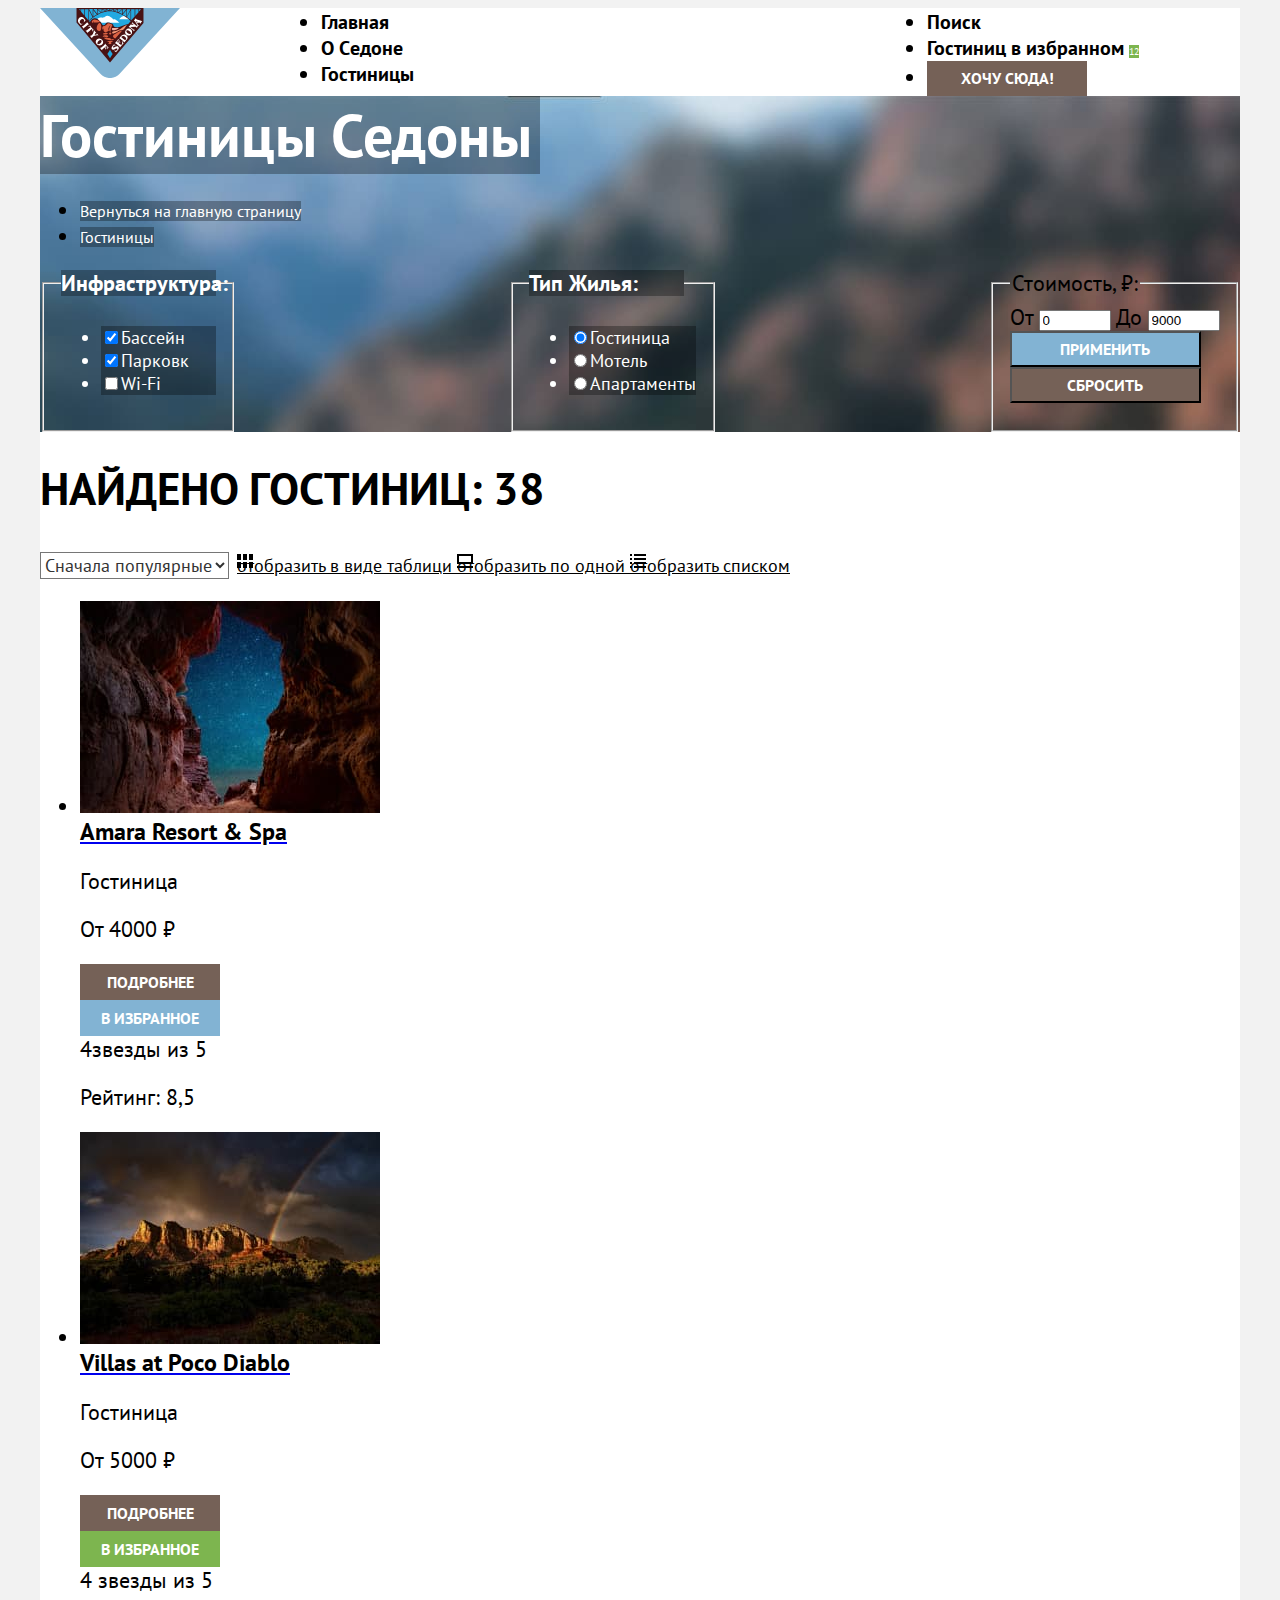
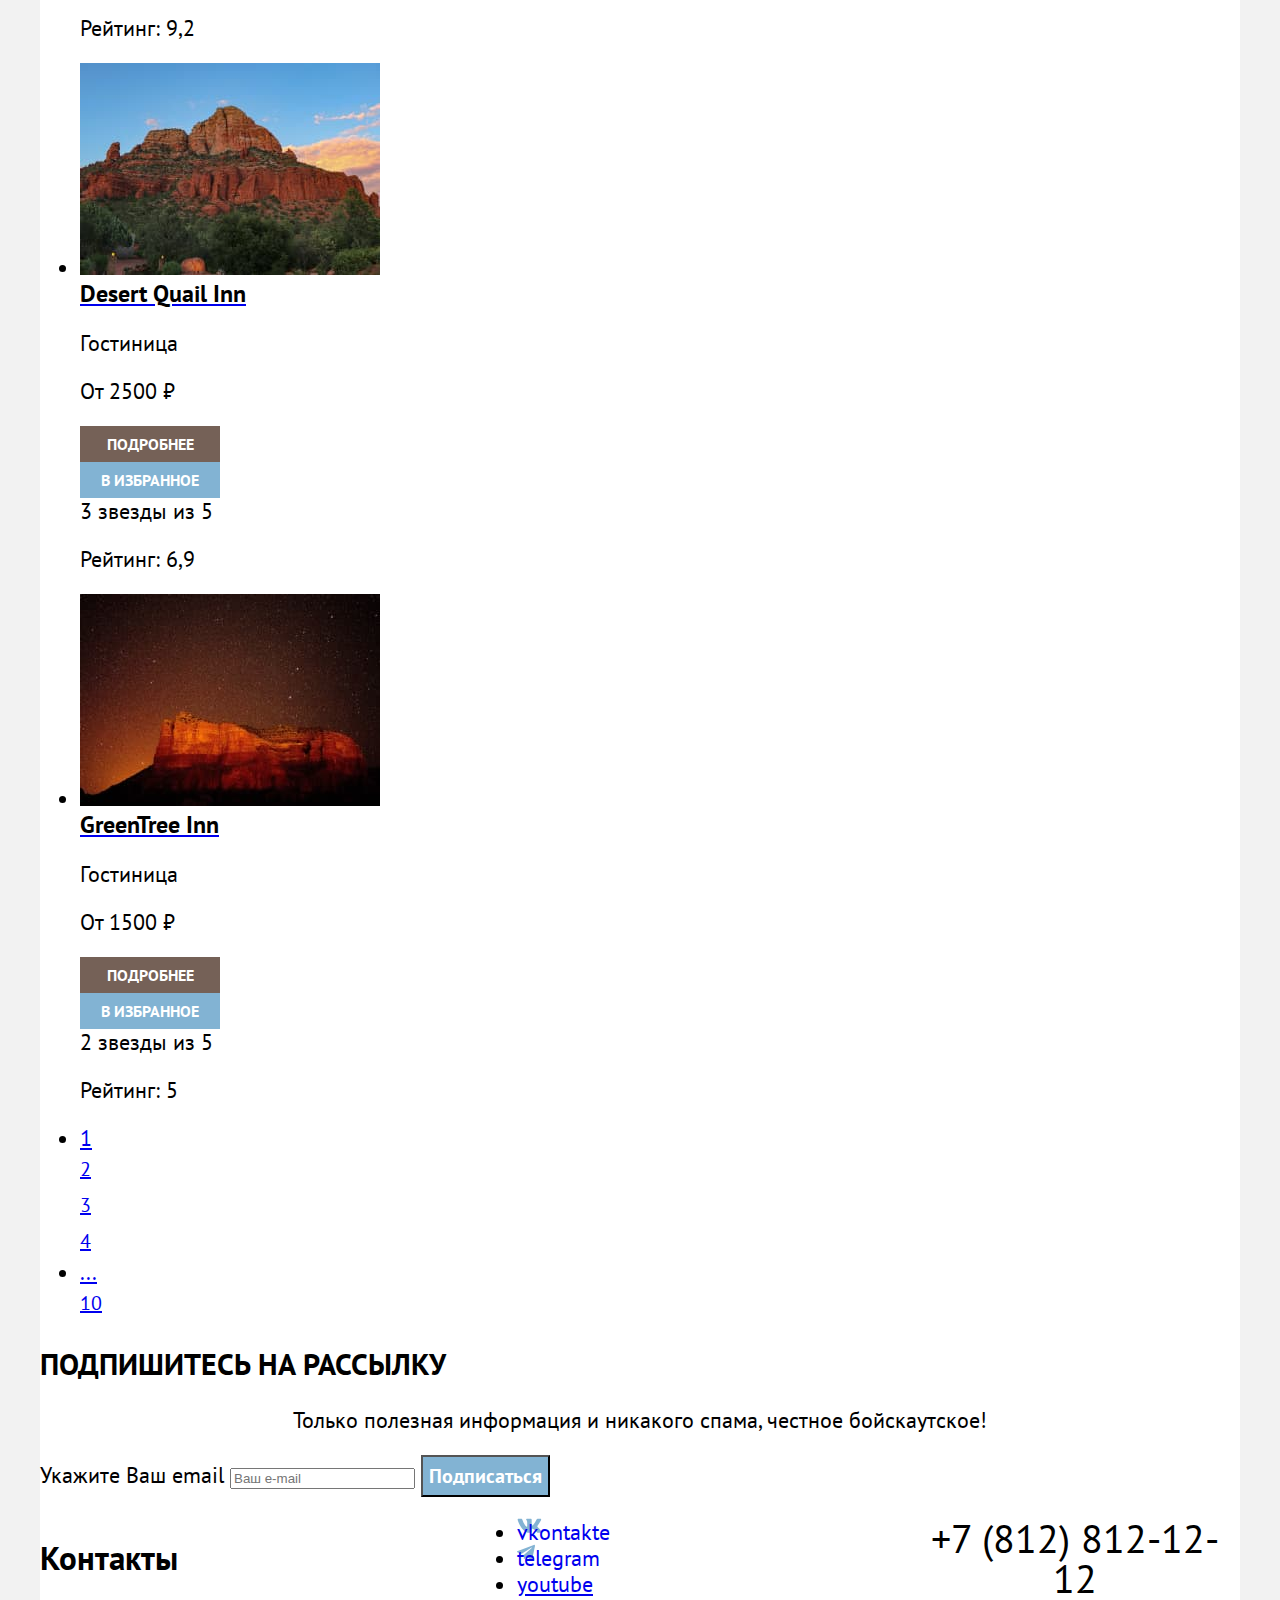
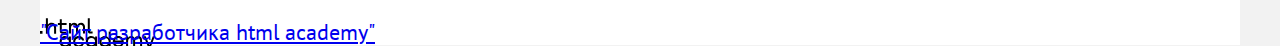
==== commit 7f3749ac: "Добавляет Сетки страниц на флексах" ====
--- a/catalog.html
+++ b/catalog.html
@@ -3,18 +3,20 @@
 
   <head>
     <meta charset="utf-8">
-    <link href="styles/styles.css" rel="stylesheet">
-    <title>HTML Academy: Седона</title>
+    <link rel="stylesheet" href="styles/styles.css">
+   <link rel="stylesheet" href="styles/outline.css">
+    <link rel="stylesheet" href="styles/outline-settings.css">
+    <title>HTML Academy:Седона</title>
   </head>
 
   <body>
     <div class="container">
       <header class="page-header" data-test="page-header">
-        <a class="logo" href="index.html" aria-current="page">
-          <img class="logo-image" src="images/logo.svg" width="140" height="70"
-            alt="Коричневые горы на фоне голубого небо с белыми облаками.">
-        </a>
         <nav class="navigation">
+          <a class="logo" href="index.html" aria-current="page">
+            <img class="logo-image" src="images/logo.svg" width="140" height="70"
+              alt="Коричневые горы на фоне голубого небо с белыми облаками.">
+          </a>
           <ul class="navigation-list">
             <li class="navigation-item">
               <a class="navigation-link" href="index.html">Главная</a>
@@ -34,11 +36,11 @@
             </li>
             <li class="navigation-item">
               <a class="navigation-link" href="#">
-                <span class="visually-heart">Гостиниц в избранном </span>
+                <span class="visually-hidden">Гостиниц в избранном </span>
                 <span class="navigation-user-quantity">12</span>
               </a>
             </li>
-            <li class="navigation-user-item">
+            <li class="navigation-item">
               <a class="navigation-user-button" href="#">Хочу сюда!</a>
             </li>
           </ul>
@@ -100,14 +102,14 @@
               </ul>
             </fieldset>
             <fieldset class="filter-number">
-              <legend class="filter-title">Стоимость, ₽:</legend>
+              <legend class="filter-title-number">Стоимость, ₽:</legend>
               <label>
-                <span class="filter-title">От</span>
-                <input class="filter-title" type="number" name="product-group" min="0" max="1200" step="1" value="0">
+                <span class="filter-title-number">От</span>
+                <input class="filter-input-number" type="number" name="product-group" min="0" max="1200" step="1" value="0">
               </label>
               <label>
-                <span class="filter-title">До</span>
-                <input class="filter-title" type="number" name="product-group" min="0" max="1200" step="1" value="9000">
+                <span class="filter-title-number">До</span>
+                <input class="filter-input-number" type="number" name="product-group" min="0" max="1200" step="1" value="9000">
               </label>
               <div class="filter-button">
                 <button class="button-submit" type="submit">Применить</button>
@@ -117,21 +119,23 @@
           </form>
         </section>
         <section class="catalog">
-          <h2 class="select-control">Найдено гостиниц: 38</h2>
-          <select class="select-control-list" aria-label="Сортировка">
-            <option value="popular">Сначала популярные</option>
-            <option value="cheap">Сначала подешевле</option>
-            <option value="expensive">Сначала подороже</option>
-          </select>
-          <a class="button-table" href="#">
-            <span class="visually-hidden">Отобразить в виде таблици</span>
-          </a>
-          <a class="button-one" href="#">
-            <span class="visually-hidden">Отобразить по одной</span>
-          </a>
-          <a class="button-list" href="#">
-            <span class="visually-hidden">Отобразить списком </span>
-          </a>
+          <div class="select-control">
+            <h2 class="select-control-basic">Найдено гостиниц: 38</h2>
+            <select class="select-control-list" aria-label="Сортировка">
+              <option value="popular">Сначала популярные</option>
+              <option value="cheap">Сначала подешевле</option>
+              <option value="expensive">Сначала подороже</option>
+            </select>
+            <a class="button-table" href="#">
+              <span class="visually-hidden">Отобразить в виде таблици</span>
+            </a>
+            <a class="button-one" href="#">
+              <span class="visually-hidden">Отобразить по одной</span>
+            </a>
+            <a class="button-list" href="#">
+              <span class="visually-hidden">Отобразить списком </span>
+            </a>
+          </div>
           <ul class="hotel-list">
             <li class="hotel-card">
               <a class="hotel-card-link" href="#">
@@ -194,7 +198,7 @@
             </li>
           </ul>
           <ul class="pagination">
-            <li class="pagination-item">
+            <li class="pagination-item-one">
               <a class="pagination-link pagination-current" href="catalog.html">1</a>
             </li>
             <li class="pagination-item">
@@ -216,10 +220,11 @@
         </section>
         <section class="subscribe" data-test="subscribe">
           <h2 class="subscribe-header">Подпишитесь на рассылку</h2>
-          <p class="subscribe-title">Только полезная информация и никакого спама, честное бойскаутское!</p>
-          <form class="subscribe-form" action="http://echo.htmlacademy.ru" method="post">
-            <label for="subscribe-email">Укажите Ваш email</label>
-            <input type="email" name="subscribe-email" id="subscribe-email" placeholder="Ваш e-mail">
+          <p class="subscribe-text">Только полезная информация и никакого спама, честное бойскаутское!</p>
+          <form class="subscribe-form" action="https://echo.htmlacademy.ru/" method="post">
+            <label for="subscribe-email"><span class="visually-hidden">Укажите Ваш email</span></label>
+            <input type="email" name="subscribe-email" id="subscribe-email" aria-label="Ваш e-mail"
+              placeholder="Ваш e-mail">
             <button class="subscribe-button" type="submit">Подписаться</button>
           </form>
         </section>
@@ -239,7 +244,7 @@
 
             </li>
             <li class="contact-item">
-              <a class="youtub" href="https://www.youtube.com/user/htmlacademyru">
+              <a class="youtube" href="https://www.youtube.com/user/htmlacademyru">
                 <span class="visually-hidden">youtube</span></a>
 
             </li>
--- a/styles/styles.css
+++ b/styles/styles.css
@@ -387,14 +387,14 @@
   text-decoration: none;
 }
 
-.youtube {
+.youtub {
   background-image: url("../images/social-networks/youtube.svg");
   background-repeat: no-repeat;
   background-size: auto;
   text-decoration: none;
 }
 
-.contact-phon {
+.contact-telephone {
   width: 331px;
   font-style: normal;
   font-weight: 400;
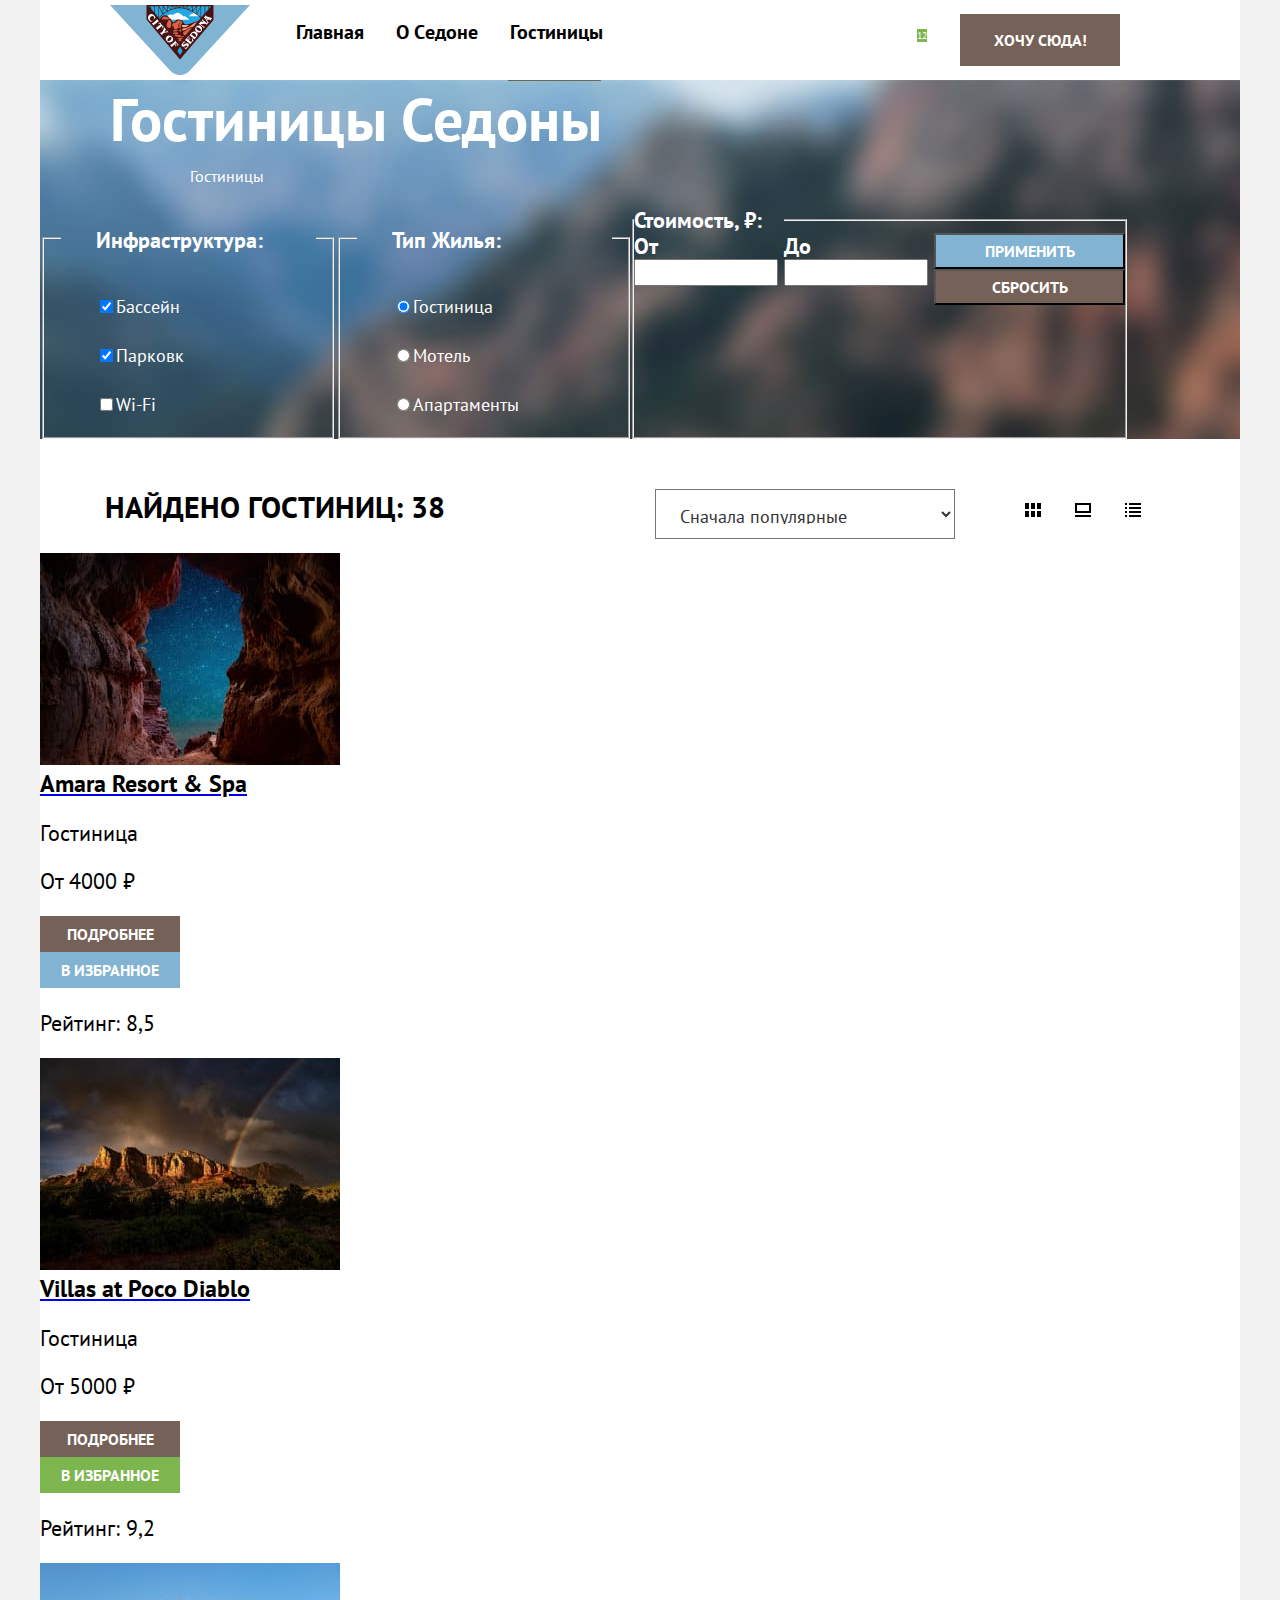
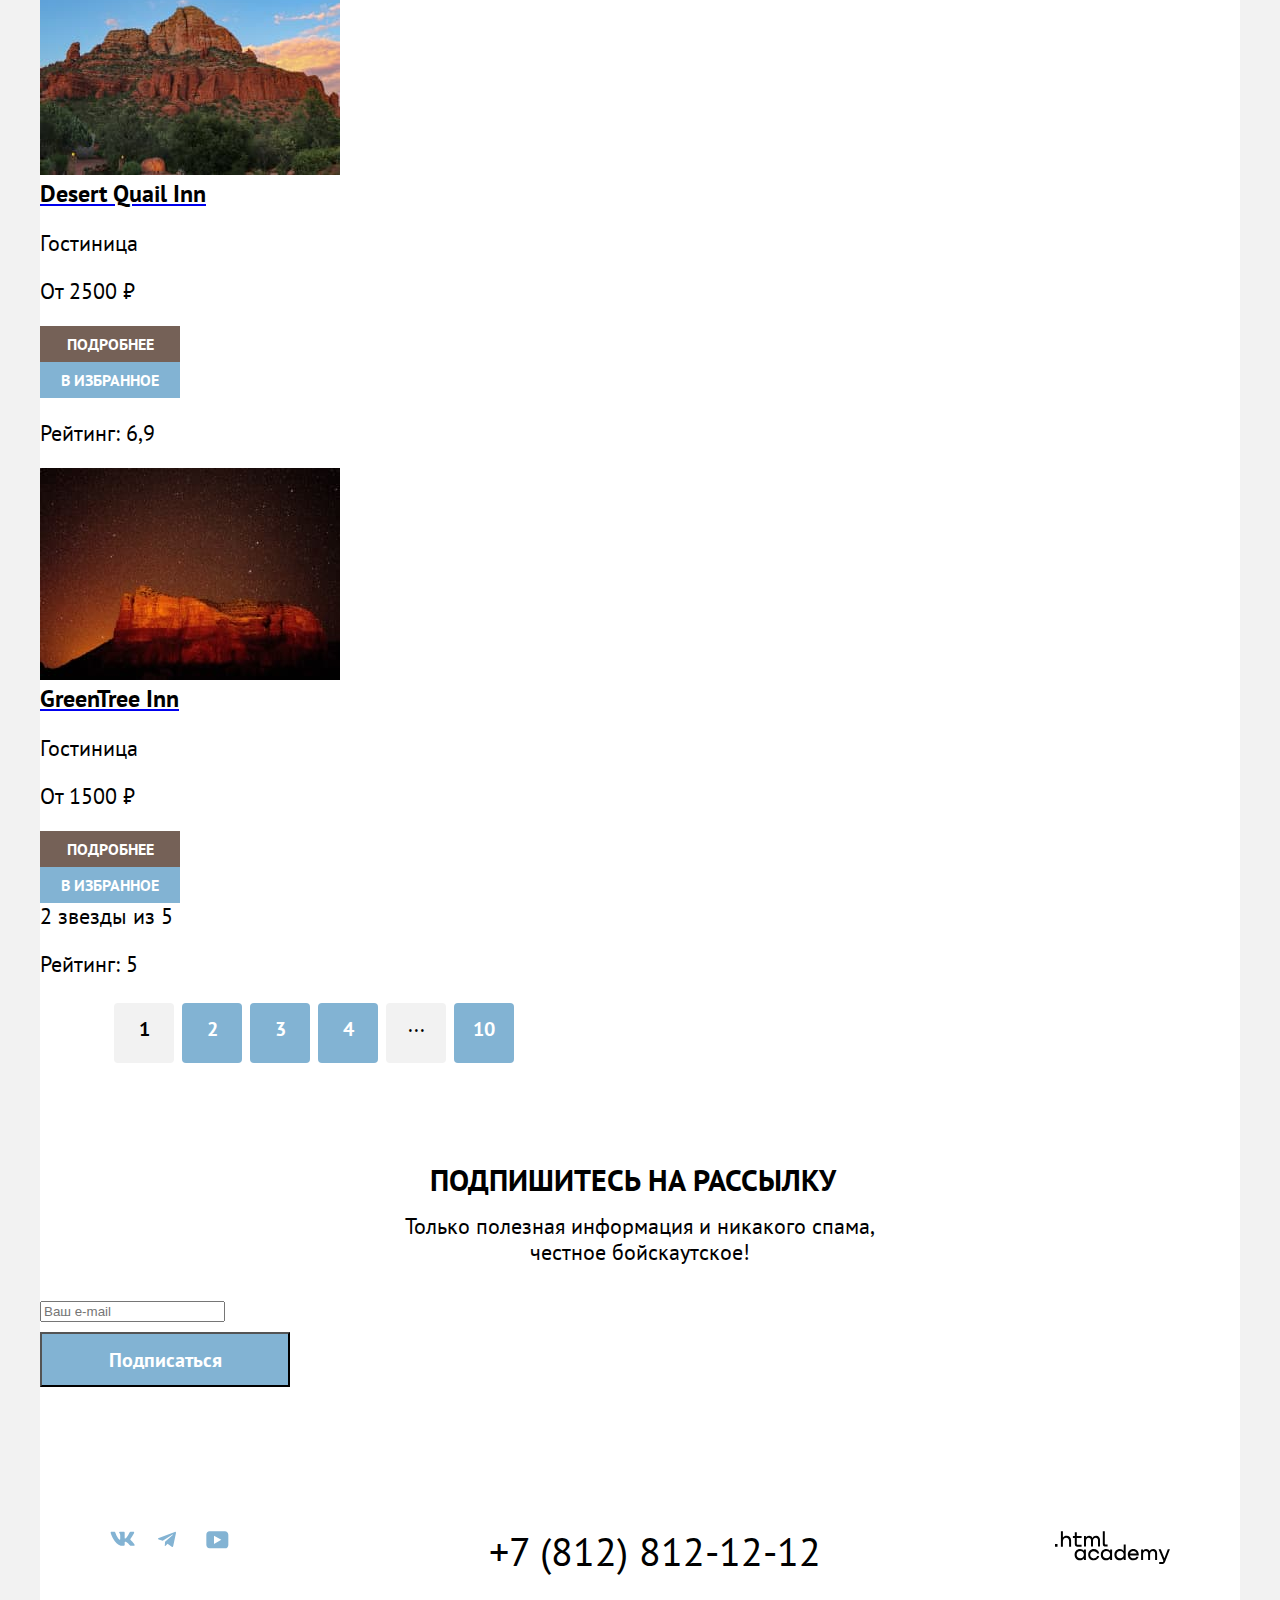
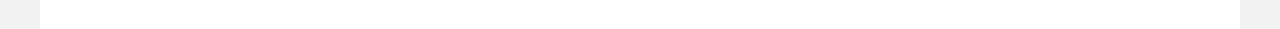
==== commit b1a5df5d: "Add files via upload" ====
--- a/catalog.html
+++ b/catalog.html
@@ -4,8 +4,6 @@
   <head>
     <meta charset="utf-8">
     <link rel="stylesheet" href="styles/styles.css">
-   <link rel="stylesheet" href="styles/outline.css">
-    <link rel="stylesheet" href="styles/outline-settings.css">
     <title>HTML Academy:Седона</title>
   </head>
 
@@ -105,11 +103,13 @@
               <legend class="filter-title-number">Стоимость, ₽:</legend>
               <label>
                 <span class="filter-title-number">От</span>
-                <input class="filter-input-number" type="number" name="product-group" min="0" max="1200" step="1" value="0">
+                <input class="filter-input-number" type="number" name="product-group" min="0" max="1200" step="1"
+                  value="0">
               </label>
               <label>
                 <span class="filter-title-number">До</span>
-                <input class="filter-input-number" type="number" name="product-group" min="0" max="1200" step="1" value="9000">
+                <input class="filter-input-number" type="number" name="product-group" min="0" max="1200" step="1"
+                  value="9000">
               </label>
               <div class="filter-button">
                 <button class="button-submit" type="submit">Применить</button>
@@ -221,41 +221,44 @@
         <section class="subscribe" data-test="subscribe">
           <h2 class="subscribe-header">Подпишитесь на рассылку</h2>
           <p class="subscribe-text">Только полезная информация и никакого спама, честное бойскаутское!</p>
-          <form class="subscribe-form" action="https://echo.htmlacademy.ru/" method="post">
-            <label for="subscribe-email"><span class="visually-hidden">Укажите Ваш email</span></label>
-            <input type="email" name="subscribe-email" id="subscribe-email" aria-label="Ваш e-mail"
-              placeholder="Ваш e-mail">
-            <button class="subscribe-button" type="submit">Подписаться</button>
-          </form>
+          <div class="email">
+            <form class="subscribe-form" action="https://echo.htmlacademy.ru/" method="post">
+              <label for="subscribe-email"><span class="visually-hidden">Укажите Ваш email</span></label>
+              <input type="email" name="subscribe-email" id="subscribe-email" aria-label="Ваш e-mail"
+                placeholder="Ваш e-mail">
+              <button class="subscribe-button" type="submit">Подписаться</button>
+            </form>
+          </div>
         </section>
       </main>
 
       <footer class="page-footer" data-test="main-footer">
-        <section class="contact">
-          <h2 class="visually-hidden">Контакты</h2>
-          <ul class="contact-list">
-            <li class="contact-item">
-              <a class="vkontakte" href="https://vk.com/htmlacademy">
-                <span class="visually-hidden">vkontakte</span> </a>
-            </li>
-            <li class="contact-item">
-              <a class="telegram" href="https://t.me/htmlacademy">
-                <span class="visually-hidden">telegram</span></a>
-
-            </li>
-            <li class="contact-item">
-              <a class="youtube" href="https://www.youtube.com/user/htmlacademyru">
-                <span class="visually-hidden">youtube</span></a>
-
-            </li>
-          </ul>
-          <a class="contact-telephone" href="tel:88128121212"> +7 (812) 812-12-12</a>
-        </section>
-
-        <a class="contact-website-htmlacademy" href="https://htmlacademy.ru">
-          <span class="visually-hidden">"Сайт разработчика html academy"</span> </a>
-
+        <div class="social-column">
+          <section class="social">
+            <h2 class="visually-hidden">Контакты</h2>
+            <ul class="social-list">
+              <li class="social-item">
+                <a class="vkontakte" href="https://vk.com/htmlacademy">
+                  <span class="visually-hidden">vkontakte</span></a>
+              </li>
+              <li class="social-item">
+                <a class="telegram" href="https://t.me/htmlacademy">
+                  <span class="visually-hidden">telegram</span>
+                </a>
+              </li>
+              <li class="social-item">
+                <a class="youtube" href="https://www.youtube.com/user/htmlacademyru">
+                  <span class="visually-hidden">youtube</span>
+                </a>
+              </li>
+            </ul>
+          </section>
+          <a class="contact-telephone" href="tel:+78128121212"> +7 (812) 812-12-12</a>
+          <a class="contact-website-htmlacademy" href="https://htmlacademy.ru">
+            <span class="visually-hidden">"Сайт разработчика html academy"</span> </a>
+        </div>
       </footer>
+
     </div>
   </body>
 
--- a/styles/styles.css
+++ b/styles/styles.css
@@ -19,57 +19,72 @@
 }
 
 body {
-  margin-left: auto;
-  margin-right: auto;
-  display: flex;
-  flex-direction: column;
-  min-height: 100%;
+  margin: 0;
+  padding: 0;
+  display: flex;
+  flex-direction: column;
+  height: 100%;
   font-family: "PT Sans", sans-serif;
   font-size: 22px;
   line-height: 26px;
   color: #333333;
   background-color: #F2F2F2;
-  height: 100%;
+}
+
+.visually-hidden {
+  position: absolute;
+  width: 1px;
+  height: 1px;
+  margin: -1px;
+  padding: 0;
+  border: 0;
+  clip: rect(0 0 0 0);
+  overflow: hidden;
 }
 
 .container {
+  display: flex;
+  flex-direction: column;
+  justify-content: space-between;
+  height: 100vh;
   margin: 0 auto;
   padding: 0;
   width: 1200px;
-
-}
-
-.page-header {
-  color: #000000;
-  background-color: #FFFFFF;
+  background-color: #FFFFFF;
+  color: #000000;
+}
+
+.navigation {
+  display: flex;
+  margin-left: 70px;
+  margin-right: 70px;
+  padding: 0;
+  margin-top: 0;
+  margin-bottom: 0;
 }
 
 .logo {
-  margin: 0;
-  width: 138px;
-  height: 64px;
-  margin-left: 70;
-  margin-right: 30;
-}
-
-.navigation {
-  display: flex;
-  margin: 0;
-  padding: 0;
-  justify-content: space-between;
-
+  display: flex;
+  justify-content: start;
+  align-items: center;
+  width: 140px;
+  margin-right: 30px;
+  flex-shrink: 0;
 }
 
 .navigation-list {
-  flex-direction: row;
-  align-items: center;
-  width: 464px;
-  margin: 0;
-  padding: 0;
-  margin-left: auto;
+  display: flex;
+  flex-wrap: wrap;
+  width: 480px;
+  margin: 0;
+  padding: 0;
+  list-style-type: none;
 }
 
 .navigation-link {
+  display: block;
+  padding: 20px 16px;
+  gap: 8px;
   font-family: "PT Sans", sans-serif;
   font-style: normal;
   font-weight: 700;
@@ -82,9 +97,19 @@
 }
 
 .navigation-user {
-  max-width: 313px;
+  max-width: 320px;
   margin-left: auto;
-
+  flex-wrap: wrap;
+}
+
+.navigation-user .navigation-link {
+  min-width: 22px;
+  min-height: 22px;
+}
+
+.navigation-user .navigation-link {
+  min-width: 16px;
+  min-height: 22px;
 }
 
 .navigation-user-quantity {
@@ -97,16 +122,16 @@
   background-position: right;
 }
 
-
 .navigation-user-button {
+  margin: 14px;
+  display: flex;
+  padding: 8px 0;
   font-family: "PT Sans", sans-serif;
   font-style: normal;
   font-weight: 700;
   font-size: 16px;
-  display: flex;
-  flex-direction: row;
-  justify-content: center;
-  padding-right: 14 70px;
+  flex-direction: row;
+  justify-content: center;
   width: 160px;
   height: 36px;
   align-items: center;
@@ -118,14 +143,13 @@
 }
 
 .main-container {
+  margin: 0;
+  padding: 0;
   flex-grow: 1;
 }
 
-.main-part {
-  background-color: #FFFFFF;
-}
-
 .hero {
+  display: block;
   background-image: url(../images/white-element.svg), url(../images/index-background.jpg);
   background-repeat: no-repeat;
   background-size: 100% auto, cover;
@@ -133,16 +157,34 @@
   color: #000000;
   background-color: #0000004D;
   background-position: center bottom, center top;
+  padding-top: 35px;
+  padding-bottom: 35px;
+  padding-left: 70px;
+  padding-right: 70px;
+}
+
+.welcome-image {
+  width: 460px;
+  padding: 50px 370px;
+  margin: 0;
+}
+
+.advantages-list {
+  list-style-type: none;
+  margin: 0;
+  padding: 0;
 }
 
 .advantages-basic {
-  display: flex;
-  margin: 0;
-  padding: 0 290px;
-  flex-direction: column;
-  justify-content: center;
+  display:block;
+  justify-content: center;
+  margin-top: 5px;
+  margin-bottom: 5px;
+  margin-left: 70px;
+  margin-right: 70px;
+  padding: 65px 220px 5px 220px;
+  flex-direction: column;
   width: 620px;
-  height: 72px;
   font-weight: 700;
   font-size: 30px;
   line-height: 36px;
@@ -153,12 +195,14 @@
 
 .advantages-text {
   display: flex;
-  margin: 0;
-  padding: 0 274px;
-  flex-direction: column;
-  justify-content: center;
-  width: 651px;
-  height: 26px;
+  margin-top: 5px;
+  margin-bottom: 5px;
+  margin-left: 70px;
+  margin-right: 70px;
+  padding: 10px 200px 65px 200px;
+  flex-direction: column;
+  justify-content: center;
+  width: 660px;
   font-style: normal;
   font-weight: 400;
   text-align: center;
@@ -166,6 +210,7 @@
 
 .photo-advantages-item {
   display: flex;
+  flex-wrap: nowrap;
   margin: 0;
   padding: 0;
   width: 400px;
@@ -174,9 +219,11 @@
   background-color: #82B3D3;
 }
 
-.columns-advantages-item {
+.advantages-item {
   display: flex;
   flex-wrap: nowrap;
+  flex-direction: column;
+  justify-content: center;
   margin: 0;
   padding: 0;
   width: 400px;
@@ -185,7 +232,10 @@
 }
 
 .advantages-title {
-  width: 175px;
+  display: block;
+  padding: 100px 85px 30px 85px;
+  margin: 0;
+  width: 230px;
   font-weight: 700;
   font-size: 24px;
   line-height: 28px;
@@ -194,6 +244,9 @@
 }
 
 .advantages-description {
+  display: block;
+  margin: 0;
+  padding: 30px 85px 100px 85px;
   width: 230px;
   font-style: normal;
   font-size: 18px;
@@ -207,17 +260,19 @@
   padding: 0;
   display: flex;
   flex-wrap: nowrap;
+  list-style-type: none;
 }
 
 .infrastructure-basic {
-  display: flex;
-  margin: 0;
-  padding: 0;
-  margin-left: 347px;
-  justify-content: center;
-  flex-direction: column;
-  width: 505px;
-  height: 72px;
+  display: block;
+  justify-content: center;
+  margin-top: 5px;
+  margin-bottom: 5px;
+  margin-left: auto;
+  margin-right: auto;
+  padding: 55px 270px 5px 270px;
+  flex-direction: column;
+  width: 520px;
   font-weight: 700;
   font-size: 30px;
   line-height: 36px;
@@ -226,12 +281,16 @@
 }
 
 .infrastructure-text {
-  display: flex;
-  margin: 0;
-   padding: 0 355px;
-  flex-direction: column;
-  justify-content: center;
-  width: 490px;
+  display: block;
+  margin: 0;
+  justify-content: center;
+  margin-top: 5px;
+  margin-bottom: 5px;
+  margin-left: 70px;
+  margin-right: 70px;
+  padding: 5px 270px 55px 270px;
+  flex-direction: column;
+  width: 520px;
   height: 26px;
   font-style: normal;
   font-weight: 400;
@@ -240,12 +299,18 @@
 
 .infrastructure-item {
   background-color: #83B3D31F;
-
+}
+
+.food-infrastructure-item {
+  background-color: #FFFFFF;
 }
 
 .infrastructure-title {
-  align-items: center;
-  padding: 0 85px;
+  display: block;
+  flex-direction: column;
+  justify-content: center;
+  margin: 0;
+  padding: 180px 86px 15px 86px;
   width: 230px;
   font-weight: 700;
   font-size: 24px;
@@ -255,8 +320,12 @@
 }
 
 .infrastructure-description {
-  align-items: center;
-  padding: 0 85px;
+  display: block;
+  flex-direction: column;
+  justify-content: center;
+  text-indent: 25px;
+  margin: 0;
+  padding: 15px 86px 80px 86px;
   width: 230px;
   font-style: normal;
   font-size: 18px;
@@ -267,37 +336,45 @@
 }
 
 .search-basic {
-  margin-left: 452px;
-  padding: 0;
-  display: flex;
-  flex-direction: column;
-  align-items: center;
-  width: 297px;
+  display: block;
+  flex-direction: row;
+  justify-content: center;
+  margin-top: 5px;
+  margin-bottom: 5px;
+  margin-left: 70px;
+  margin-right: 70px;
+  padding: 90px 380px 5px 380px;
+  width: 300px;
   font-weight: 700;
   font-size: 30px;
   line-height: 36px;
   text-transform: uppercase;
   text-align: center;
-}
+ }
 
 .search-text {
-  margin-left: 304px;
-  padding: 0;
-  display: flex;
-  flex-direction: column;
-  align-items: center;
-  width: 592;
-  font-style: normal;
-  font-weight: 400;
-}
+  display: block;
+  justify-content: center;
+  flex-direction: row;
+  margin-top: 5px;
+  margin-bottom: 5px;
+  margin-left: 70px;
+  margin-right: 70px;
+  padding: 5px 230px 50px 230px;
+  width: 600;
+  font-style: normal;
+  font-weight: 400;
+  }
 
 .search-button {
-  margin: 0;
-  display: flex;
-  flex-direction: row;
-  justify-content: center;
-  align-items: center;
-  padding: 0;
+  display: flex;
+  flex-direction:column;
+  justify-content: center;
+  align-items: center;
+  margin-right: 400px;
+  margin-left: auto;
+  margin-bottom: 94px;
+  padding: 8px 34px 8px 34px;
    width: 376px;
   height: 52px;
   font-family: "PT Sans", sans-serif;
@@ -317,9 +394,19 @@
   background-size: 100% auto;
   color: #FFFFFF;
   background-color: #0000004D;
+
 }
 
 .subscribe-header {
+  display: block;
+  flex-direction: row;
+  justify-content: center;
+  margin-top: 5px;
+  margin-bottom: 5px;
+  margin-left: 70px;
+  margin-right: 70px;
+  padding: 90px 320px 5px 320px;
+  width: 420px;
   font-style: normal;
   font-weight: 700;
   font-size: 30px;
@@ -329,27 +416,59 @@
 }
 
 .subscribe-text {
-  font-style: normal;
-  font-weight: 400;
-  text-align: center;
-}
-
-.subscribe-email {
+  display: block;
+  flex-direction: row;
+  justify-content: center;
+  margin-top: 5px;
+  margin-bottom: 5px;
+  margin-left: 70px;
+  margin-right: 70px;
+  padding: 5px 280px 25px 280px;
+  width: 500px;
+  font-style: normal;
+  font-weight: 400;
+  text-align: center;
+}
+
+.email{
+  margin: 0;
+  padding: 0;
+  display: flex;
+  flex-wrap: nowrap;
+}
+.subscribe-email{
+  display:block;
+  flex-direction: column;
+  justify-content: center;
+  box-sizing: border-box;
+  align-self: stretch;
+  margin-bottom: 104px;
+  margin-top: 10px;
+  margin-left: 220px;
+  margin-right: auto;
+  padding: 12px 20px;
+  width: 460px;
+  height: 55px;
   font-family: "PT Sans", sans-serif;
   font-style: normal;
   font-weight: 400;
   font-size: 18px;
   line-height: 24px;
-  display: flex;
-  align-items: center;
-  color: #000000;
-  background-color: #FFFFFF;
-  height: 24px;
+  align-items: center;
+  color: #000000;
 }
 
 .subscribe-button {
-  flex-direction: row;
-  justify-content: center;
+  display:block;
+  flex-direction: column;
+  justify-content: center;
+  margin-right: 220px;
+  margin-left: auto;
+  margin-bottom: 104px;
+  margin-top: 10px;
+  width: 250px;
+  height: 55px;
+  padding: 8px 34px;
   font-family: "PT Sans", sans-serif;
   font-style: normal;
   font-weight: 700;
@@ -363,21 +482,42 @@
 .page-footer {
   color: #000000;
   background-color: #FFFFFF;
-}
-
-.contact {
-  display: flex;
-  flex-direction: row;
-  justify-content: space-between;
-  align-items: center;
-  }
-
+  padding: 0;
+
+}
+
+.social-list {
+  display: flex;
+  flex-wrap: wrap;
+  margin: 0;
+  padding: 0;
+  list-style-type: none;
+
+}
+
+.social-column {
+  display: flex;
+  margin: 0;
+  margin-top: 40px;
+  margin-left: 70px;
+  margin-bottom: 30px;
+  margin-right: 70px;
+  padding: 0;
+  white-space: nowrap;
+
+}
 
 .vkontakte {
   background-image: url("../images/social-networks/vkontakte.svg");
   background-repeat: no-repeat;
   background-size: auto;
   text-decoration: none;
+  display: block;
+  width: 48px;
+  height: 40px;
+  padding: 13 13px;
+  gap: 10px;
+  justify-content: center;
 }
 
 .telegram {
@@ -385,17 +525,37 @@
   background-repeat: no-repeat;
   background-size: auto;
   text-decoration: none;
-}
-
-.youtub {
+  display: block;
+  width: 48px;
+  height: 40px;
+  padding: 13 13px;
+  gap: 10px;
+  justify-content: center;
+}
+
+.youtube {
   background-image: url("../images/social-networks/youtube.svg");
   background-repeat: no-repeat;
   background-size: auto;
   text-decoration: none;
+  display: block;
+  width: 48px;
+  height: 40px;
+  padding: 13 13px;
+  gap: 10px;
+  justify-content: center;
 }
 
 .contact-telephone {
-  width: 331px;
+  display: block;
+  justify-content: center;
+  list-style-type: none;
+  white-space: nowrap;
+  width: 720px;
+  height: 50px;
+  margin-left: auto;
+  margin-right: auto;
+  padding: 0;
   font-style: normal;
   font-weight: 400;
   font-size: 40px;
@@ -407,26 +567,47 @@
 }
 
 .contact-website-htmlacademy {
+  display: block;
+  justify-content: end;
   background-image: url("../images/html-academy.svg");
   background-repeat: no-repeat;
   background-size: auto;
+  width: 115px;
+  height: 33px;
+  padding: 0;
+  margin-bottom: 35px;
 }
 
 .main-internal {
   color: #000000;
   background-color: #FFFFFF;
+  margin: 0;
+  padding: 0;
 }
 
 .filter {
   background-image: url(../images/background-filter.jpg);
   background-repeat: no-repeat;
   background-size: 100% auto;
-
+  margin: 0;
+  padding: 0;
+}
+
+.breadcrumbs-list {
+  display: flex;
+  flex-wrap: nowrap;
+  list-style-type: none;
+  margin: 0;
+  padding: 0;
 }
 
 .filter-hotels {
-  padding: 0;
-  margin: 0;
+  display: block;
+  padding: 0;
+  margin-left: 70px;
+  margin-right: auto;
+  margin-bottom: 4px;
+  margin-top: auto;
   width: 500px;
   height: 78px;
   font-style: normal;
@@ -434,72 +615,100 @@
   font-size: 60px;
   line-height: 78px;
   color: #FFFFFF;
-  background-color: #0000004D;
 }
 
 .breadcrumbs-link {
-  padding: 0;
-  margin: 0;
+  display: block;
+  padding: 0;
+  margin-left: 70px;
+  margin-right: 10px;
+  margin-top: 4px;
+  margin-bottom: 20px;
   font-style: normal;
   font-weight: 400;
   font-size: 16px;
   line-height: 21px;
   color: #FFFFFF;
-  background-color: #0000004D;
-  text-decoration: none;
-  text-align: center;
+  text-decoration: none;
+  text-align: center;
+}
+
+.filter-list {
+  list-style-type: none;
+  margin: 0;
+  padding: 0;
 }
 
 .filter-hotels-form {
   display: flex;
   flex-direction: row;
-  justify-content: space-between;
-  margin: 0;
-  padding: 0;
+  margin: 0;
+  padding: 0;
+  flex-wrap: nowrap;
 }
 
 .filter-title {
-  margin: 0;
-  padding: 0;
-  width: 155px;
+  display: block;
+  padding: 20px 70px 16px 35px;
+  margin: 0;
+  width: 150px;
   font-family: "PT Sans", sans-serif;
   font-style: normal;
   font-weight: 700;
   text-transform: capitalize;
   color: #FFFFFF;
-  background-color: #0000004D;
-}
-
-.control-input {
+}
+
+.filter-item {
+  display: block;
+  padding: 18px 70px 8px 35px;
+  margin: 0;
+  width: 150px;
   font-family: "PT Sans", sans-serif;
   font-style: normal;
   font-weight: 400;
   font-size: 18px;
   line-height: 23px;
   color: #FFFFFF;
-  background-color: #0000004D;
-}
-
-.filter-item {
-  margin: 0;
-  padding: 0;
+}
+
+.filter-title-number {
+  display: block;
+  padding: 0;
+  margin: 0;
+  width: 150px;
+  font-family: "PT Sans", sans-serif;
+  font-style: normal;
+  font-weight: 700;
+  text-transform: capitalize;
+  color: #FFFFFF;
+}
+
+.filter-number {
+  display: flex;
+  flex-direction: row;
+  margin: 0;
+  padding: 0;
+}
+
+.filter-input-number {
+  display: block;
+  padding: 0;
+  margin: 0;
+  width: 140px;
   font-family: "PT Sans", sans-serif;
   font-style: normal;
   font-weight: 400;
   font-size: 18px;
   line-height: 23px;
   color: #FFFFFF;
-  background-color: #0000004D;
 }
 
 .button-submit {
   margin: 0;
-  display: flex;
-  flex-direction: row;
-  justify-content: center;
-  align-items: center;
-  padding: 8px 50px;
-  gap: 10px;
+  display: block;
+  flex-direction: row;
+  padding: 0;
   width: 191px;
   height: 36px;
   font-family: "PT Sans", sans-serif;
@@ -515,12 +724,8 @@
 
 .button-reset {
   margin: 0;
-  display: flex;
-  flex-direction: row;
-  justify-content: center;
-  align-items: center;
-  padding: 8px 50px;
-  gap: 10px;
+  display: block;
+  flex-direction: row;
   width: 191px;
   height: 36px;
   font-family: "PT Sans", sans-serif;
@@ -533,12 +738,25 @@
   text-transform: uppercase;
   color: #FFFFFF;
   background-color: #756157;
-
 }
 
 .select-control {
-  margin: 0;
-  padding: 0;
+  display: flex;
+  flex-direction: row;
+  margin: 0;
+  padding: 0;
+  flex-wrap: nowrap;
+}
+
+.select-control-basic {
+  display: block;
+  padding: 0;
+  margin-top: 50px;
+  margin-left: 65px;
+  width: 350px;
+  flex-direction: row;
+  justify-content: space-between;
+  align-items: center;
   font-family: "PT Sans", sans-serif;
   font-style: normal;
   font-weight: 700;
@@ -550,8 +768,15 @@
 }
 
 .select-control-list {
-  margin: 0;
-  padding: 0;
+  display: block;
+  margin-top: 50px;
+  margin-left: 200px;
+  padding: 14px 20px;
+  width: 300px;
+  height: 50px;
+  flex-direction: row;
+  justify-content: space-between;
+  align-items: center;
   font-family: "PT Sans", sans-serif;
   font-style: normal;
   font-weight: 400;
@@ -562,8 +787,16 @@
 }
 
 .button-table {
-  margin: 0;
-  padding: 0;
+  display: block;
+  box-sizing: border-box;
+  margin-top: 64px;
+  margin-left: 70px;
+  flex-direction: column;
+  justify-content: center;
+  align-items: center;
+  padding: 14px 12px;
+  width: 50px;
+  height: 50px;
   font-family: "PT Sans", sans-serif;
   background-image: url("../images/sorting/table.svg");
   background-repeat: no-repeat;
@@ -579,8 +812,15 @@
 }
 
 .button-one {
-  margin: 0;
-  padding: 0;
+  display: block;
+  margin-top: 64px;
+  box-sizing: border-box;
+  flex-direction: column;
+  justify-content: center;
+  align-items: center;
+  width: 50px;
+  height: 50px;
+  padding: 14px 12px;
   font-family: "PT Sans", sans-serif;
   background-image: url("../images/sorting/one.svg");
   background-repeat: no-repeat;
@@ -595,8 +835,15 @@
 }
 
 .button-list {
-  margin: 0;
-  padding: 0;
+  display: block;
+  margin-top: 64px;
+  box-sizing: border-box;
+  flex-direction: column;
+  justify-content: center;
+  align-items: center;
+  padding: 14px 12px;
+  width: 50px;
+  height: 50px;
   font-family: "PT Sans", sans-serif;
   background-image: url("../images/sorting/list.svg");
   background-repeat: no-repeat;
@@ -608,6 +855,12 @@
   text-transform: lowercase;
   color: #000000;
   background-color: #FFFFFF;
+}
+
+.hotel-list {
+  list-style-type: none;
+  margin: 0;
+  padding: 0;
 }
 
 .hotel-card-title {
@@ -696,35 +949,47 @@
   background-color: #82B3D3;
 }
 
-.pagination-item {
-  font-family: 'PT Sans';
+.pagination {
+  display: flex;
+  padding: 0;
+  margin: 0;
+  list-style-type: none;
+  white-space: nowrap;
+  margin-left: 70px;
+  margin-right: 70px;
+}
+
+
+.pagination-link {
+  display: block;
+  box-sizing: border-box;
+  width: 60px;
+  height: 60px;
+  padding: 8px 8px;
+  gap: 8px;
+  margin: 4px;
+  align-items: center;
+  text-align: center;
+  border-radius: 4px;
+  text-transform: uppercase;
+  font-weight: 700;
   font-size: 20px;
   line-height: 36px;
   color: #FFFFFF;
-  text-decoration: none;
-}
-
-.pagination-item-current {
-  font-family: "PT Sans", sans-serif;
-  font-style: normal;
-  font-weight: 700;
-  font-size: 20px;
-  line-height: 36px;
-  display: flex;
-  align-items: center;
-  text-align: center;
-  text-decoration: none;
-  text-transform: uppercase;
+  background-color: #82B3D3;
+  text-decoration: none;
+}
+
+.pagination-current {
   color: #000000;
   background-color: #F2F2F2;
-}
-
-pagination-item-next {
-  font-family: "PT Sans", sans-serif;
-  font-style: normal;
+
+}
+
+.pagination-next {
   font-weight: 400;
   font-size: 22px;
   line-height: 26px;
-  text-decoration: none;
-
-}
+  color: #000000;
+  background-color: #F2F2F2;
+}
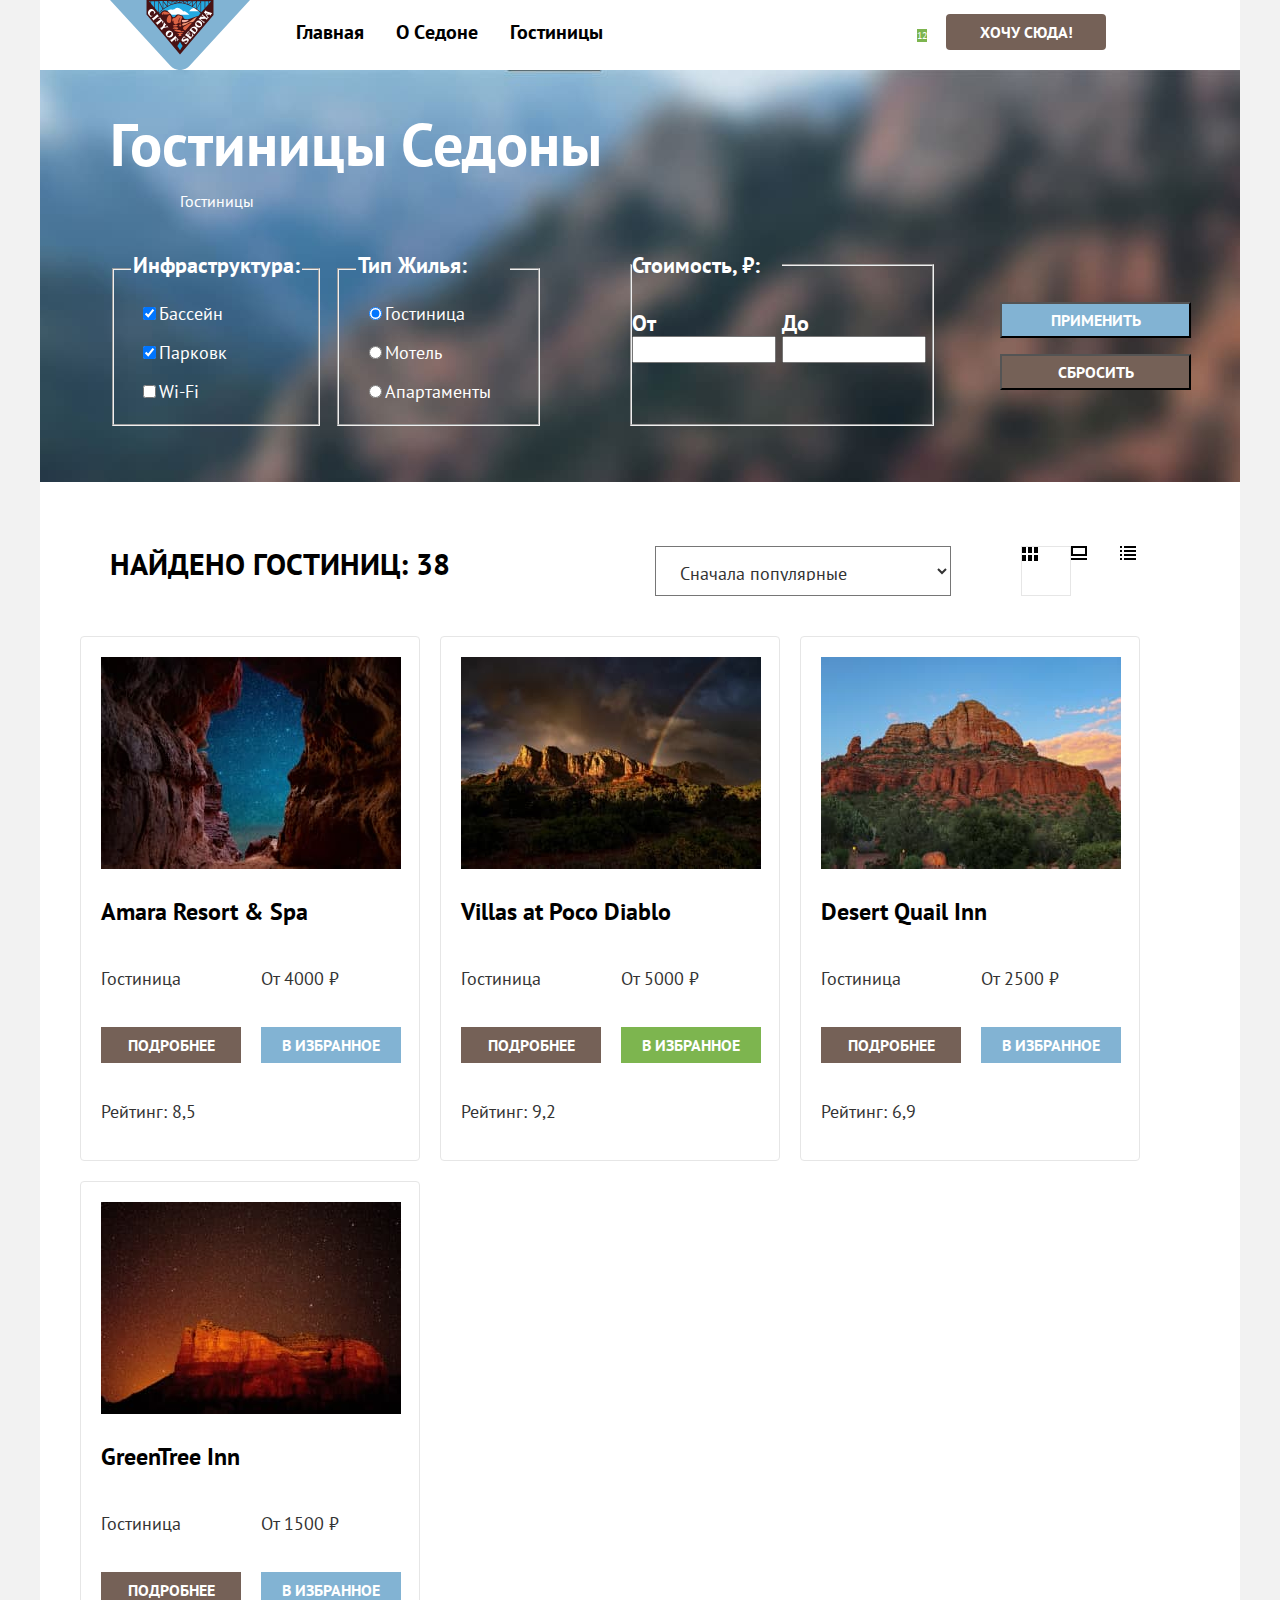
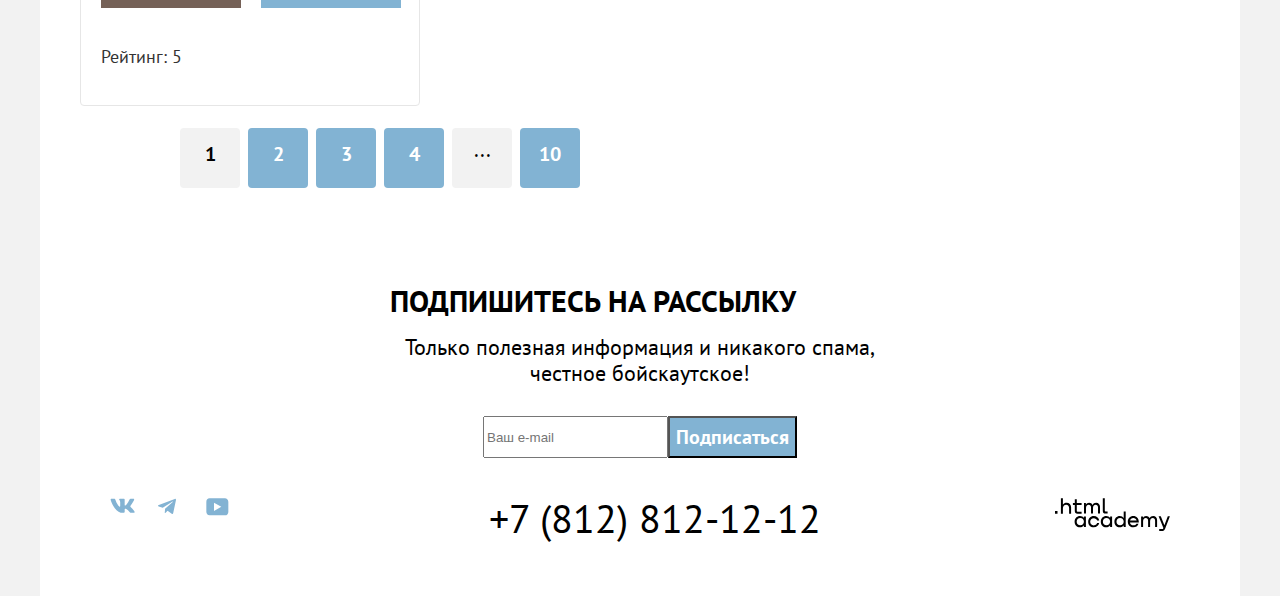
==== commit 14cce743: "Добавляет Сетки компонентов на гридах" ====
--- a/catalog.html
+++ b/catalog.html
@@ -111,11 +111,11 @@
                 <input class="filter-input-number" type="number" name="product-group" min="0" max="1200" step="1"
                   value="9000">
               </label>
-              <div class="filter-button">
-                <button class="button-submit" type="submit">Применить</button>
-                <button class="button-reset" type="reset">Сбросить</button>
-              </div>
             </fieldset>
+            <div class="filter-button">
+              <button class="button-submit" type="submit">Применить</button>
+              <button class="button-reset" type="reset">Сбросить</button>
+            </div>
           </form>
         </section>
         <section class="catalog">
@@ -144,12 +144,14 @@
               <a class="hotel-card-link" href="#" tabindex="-1">
                 <h3 class="hotel-card-title">Amara Resort & Spa</h3>
               </a>
-              <p class="hotel-card-type">Гостиница</p>
-              <p class="hotel-card-price">От 4000 ₽</p>
-              <a class="button-more" href="#">подробнее</a>
-              <a class="button-favorites" href="#">в избранное</a>
-              <span class="visually-hidden">4звезды из 5</span>
-              <p class="hotel-card-price">Рейтинг: 8,5</p>
+              <div class="column-hotel-card">
+                <p class="hotel-card-type">Гостиница</p>
+                <p class="hotel-card-price">От 4000 ₽</p>
+                <a class="button-more" href="#">подробнее</a>
+                <a class="button-favorites" href="#">в избранное</a>
+                <span class="visually-hidden">4звезды из 5</span>
+                <p class="hotel-card-price">Рейтинг: 8,5</p>
+              </div>
             </li>
             <li class="hotel-card">
               <a class="hotel-card-link" href="#">
@@ -159,12 +161,14 @@
               <a class="hotel-card-link" href="#" tabindex="-1">
                 <h3 class="hotel-card-title">Villas at Poco Diablo</h3>
               </a>
-              <p class="hotel-card-type">Гостиница</p>
-              <p class="hotel-card-price">От 5000 ₽</p>
-              <a class="button-more" href="#">подробнее</a>
-              <a class="button-favorites-active" href="#">в избранное</a>
-              <span class="visually-hidden">4 звезды из 5</span>
-              <p class="hotel-card-price">Рейтинг: 9,2</p>
+              <div class="column-hotel-card">
+                <p class="hotel-card-type">Гостиница</p>
+                <p class="hotel-card-price">От 5000 ₽</p>
+                <a class="button-more" href="#">подробнее</a>
+                <a class="button-favorites-active" href="#">в избранное</a>
+                <span class="visually-hidden">4 звезды из 5</span>
+                <p class="hotel-card-price">Рейтинг: 9,2</p>
+              </div>
             </li>
             <li class="hotel-card">
               <a class="hotel-card-link" href="#">
@@ -174,12 +178,14 @@
               <a class="hotel-card-link" href="#" tabindex="-1">
                 <h3 class="hotel-card-title">Desert Quail Inn</h3>
               </a>
-              <p class="hotel-card-type">Гостиница</p>
-              <p class="hotel-card-price">От 2500 ₽</p>
-              <a class="button-more" href="#">подробнее</a>
-              <a class="button-favorites" href="#">в избранное</a>
-              <span class="visually-hidden">3 звезды из 5 </span>
-              <p class="hotel-card-price">Рейтинг: 6,9</p>
+              <div class="column-hotel-card">
+                <p class="hotel-card-type">Гостиница</p>
+                <p class="hotel-card-price">От 2500 ₽</p>
+                <a class="button-more" href="#">подробнее</a>
+                <a class="button-favorites" href="#">в избранное</a>
+                <span class="visually-hidden">3 звезды из 5 </span>
+                <p class="hotel-card-price">Рейтинг: 6,9</p>
+              </div>
             </li>
             <li class="hotel-card">
               <a class="hotel-card-link" href="#">
@@ -189,15 +195,21 @@
               <a class="hotel-card-link" href="#" tabindex="-1">
                 <h3 class="hotel-card-title">GreenTree Inn</h3>
               </a>
-              <p class="hotel-card-type">Гостиница</p>
-              <p class="hotel-card-price">От 1500 ₽</p>
-              <a class="button-more" href="#">подробнее</a>
-              <a class="button-favorites" href="#">в избранное</a>
-              <span class="visually-hidde">2 звезды из 5</span>
-              <p class="hotel-card-price">Рейтинг: 5</p>
-            </li>
-          </ul>
-          <ul class="pagination">
+              <div class="column-hotel-card">
+                <p class="hotel-card-type">Гостиница</p>
+                <p class="hotel-card-price">От 1500 ₽</p>
+                <a class="button-more" href="#">подробнее</a>
+                <a class="button-favorites" href="#">в избранное</a>
+                <span class="visually-hidden">2 звезды из 5</span>
+                <p class="hotel-card-price">Рейтинг: 5</p>
+              </div>
+            </li>
+          </ul>
+        </section>
+
+
+        <section class="pagination">
+          <ul class=" pagination">
             <li class="pagination-item-one">
               <a class="pagination-link pagination-current" href="catalog.html">1</a>
             </li>
@@ -219,19 +231,17 @@
           </ul>
         </section>
         <section class="subscribe" data-test="subscribe">
+
           <h2 class="subscribe-header">Подпишитесь на рассылку</h2>
           <p class="subscribe-text">Только полезная информация и никакого спама, честное бойскаутское!</p>
-          <div class="email">
-            <form class="subscribe-form" action="https://echo.htmlacademy.ru/" method="post">
-              <label for="subscribe-email"><span class="visually-hidden">Укажите Ваш email</span></label>
-              <input type="email" name="subscribe-email" id="subscribe-email" aria-label="Ваш e-mail"
-                placeholder="Ваш e-mail">
-              <button class="subscribe-button" type="submit">Подписаться</button>
-            </form>
-          </div>
+          <form class="subscribe-form" action="https://echo.htmlacademy.ru/" method="post">
+            <label class="subscribe-label" for="subscribe-email"></label>
+            <input class="subscribe-input" type="email" name="subscribe-email" id="subscribe-email"
+              aria-label="Ваш e-mail" placeholder="Ваш e-mail">
+            <button class="subscribe-button" type="submit">Подписаться</button>
+          </form>
         </section>
       </main>
-
       <footer class="page-footer" data-test="main-footer">
         <div class="social-column">
           <section class="social">
--- a/styles/styles.css
+++ b/styles/styles.css
@@ -59,6 +59,7 @@
   margin-left: 70px;
   margin-right: 70px;
   padding: 0;
+  gap: 30px;
   margin-top: 0;
   margin-bottom: 0;
 }
@@ -68,8 +69,8 @@
   justify-content: start;
   align-items: center;
   width: 140px;
-  margin-right: 30px;
   flex-shrink: 0;
+  flex-wrap: wrap;
 }
 
 .navigation-list {
@@ -84,7 +85,6 @@
 .navigation-link {
   display: block;
   padding: 20px 16px;
-  gap: 8px;
   font-family: "PT Sans", sans-serif;
   font-style: normal;
   font-weight: 700;
@@ -99,7 +99,6 @@
 .navigation-user {
   max-width: 320px;
   margin-left: auto;
-  flex-wrap: wrap;
 }
 
 .navigation-user .navigation-link {
@@ -123,18 +122,21 @@
 }
 
 .navigation-user-button {
-  margin: 14px;
-  display: flex;
-  padding: 8px 0;
+  display: flex;
+  box-sizing: border-box;
+  flex-direction: column;
+  justify-content: center;
+  align-items: center;
+  margin-top: 14px;
+  gap: 10px;
+  border-radius: 4px;
+  flex-wrap: wrap;
   font-family: "PT Sans", sans-serif;
   font-style: normal;
   font-weight: 700;
   font-size: 16px;
-  flex-direction: row;
-  justify-content: center;
-  width: 160px;
-  height: 36px;
-  align-items: center;
+  min-width: 160px;
+  min-height: 36px;
   text-align: center;
   text-transform: uppercase;
   text-decoration: none;
@@ -146,6 +148,9 @@
   margin: 0;
   padding: 0;
   flex-grow: 1;
+  margin-top: auto;
+  margin-bottom: auto;
+  background: #FFFFFF;
 }
 
 .hero {
@@ -165,26 +170,20 @@
 
 .welcome-image {
   width: 460px;
-  padding: 50px 370px;
-  margin: 0;
-}
-
-.advantages-list {
-  list-style-type: none;
-  margin: 0;
-  padding: 0;
+  padding: 50px 300px;
+  margin: 0;
 }
 
 .advantages-basic {
-  display:block;
+  display: block;
   justify-content: center;
   margin-top: 5px;
   margin-bottom: 5px;
   margin-left: 70px;
   margin-right: 70px;
-  padding: 65px 220px 5px 220px;
-  flex-direction: column;
-  width: 620px;
+  padding: 65px 200px 5px 200px;
+  flex-direction: column;
+  width: 660px;
   font-weight: 700;
   font-size: 30px;
   line-height: 36px;
@@ -194,7 +193,7 @@
 }
 
 .advantages-text {
-  display: flex;
+  display: block;
   margin-top: 5px;
   margin-bottom: 5px;
   margin-left: 70px;
@@ -208,34 +207,49 @@
   text-align: center;
 }
 
+.advantages-list {
+  display: flex;
+  list-style-type: none;
+  flex-flow: row wrap;
+  justify-content: space-around;
+  margin: 0;
+  padding: 0;
+}
+
+
+.photo {
+  display: block;
+  width: 400px;
+  margin-top: 70px;
+  margin-bottom: 70px;
+  padding: 0;
+
+}
+
+.columns-advantages {
+  display: block;
+  width: 400px;
+  margin-top: 50px;
+  margin-bottom: 50px;
+  padding: 0;
+}
+
+
+.advantages-item {
+  background-color: #83B3D333;
+}
+
 .photo-advantages-item {
   display: flex;
-  flex-wrap: nowrap;
-  margin: 0;
-  padding: 0;
-  width: 400px;
-  align-items: center;
-  color: #FFFFFF;
+    color: #FFFFFF;
   background-color: #82B3D3;
 }
 
-.advantages-item {
-  display: flex;
-  flex-wrap: nowrap;
-  flex-direction: column;
-  justify-content: center;
-  margin: 0;
-  padding: 0;
-  width: 400px;
-  align-items: center;
-  background-color: #83B3D333;
-}
-
 .advantages-title {
   display: block;
-  padding: 100px 85px 30px 85px;
-  margin: 0;
-  width: 230px;
+  padding: 0;
+  margin: 0;
+  width: 230;
   font-weight: 700;
   font-size: 24px;
   line-height: 28px;
@@ -245,27 +259,40 @@
 
 .advantages-description {
   display: block;
-  margin: 0;
-  padding: 30px 85px 100px 85px;
-  width: 230px;
-  font-style: normal;
+  padding: 0;
+  margin: 0;
+  width: 230;
   font-size: 18px;
   line-height: 21px;
   font-weight: 400;
   text-align: center;
+
+}
+
+.advantages-title,
+.advantages-description {
+  padding: 30px 100px 30px 100px;
+  display: block;
+  justify-content: space-around;
+  flex-direction: column;
+  align-items: center;
+
+
 }
 
 .infrastructure-list {
   margin: 0;
   padding: 0;
   display: flex;
-  flex-wrap: nowrap;
+
   list-style-type: none;
 }
 
 .infrastructure-basic {
-  display: block;
-  justify-content: center;
+  display: inline-block;
+  vertical-align: bottom;
+  justify-content: space-around;
+  align-content: space-evenly;
   margin-top: 5px;
   margin-bottom: 5px;
   margin-left: auto;
@@ -277,13 +304,15 @@
   font-size: 30px;
   line-height: 36px;
   text-transform: uppercase;
-  align-items: center;
+  align-items: baseline;
+  align-self: center;
 }
 
 .infrastructure-text {
-  display: block;
-  margin: 0;
-  justify-content: center;
+  display: inline-block;
+  margin: 0;
+  justify-content: center;
+  vertical-align: bottom;
   margin-top: 5px;
   margin-bottom: 5px;
   margin-left: 70px;
@@ -310,7 +339,7 @@
   flex-direction: column;
   justify-content: center;
   margin: 0;
-  padding: 180px 86px 15px 86px;
+  padding: 180px 85px 15px 85px;
   width: 230px;
   font-weight: 700;
   font-size: 24px;
@@ -325,7 +354,7 @@
   justify-content: center;
   text-indent: 25px;
   margin: 0;
-  padding: 15px 86px 80px 86px;
+  padding: 15px 85px 80px 85px;
   width: 230px;
   font-style: normal;
   font-size: 18px;
@@ -336,25 +365,27 @@
 }
 
 .search-basic {
-  display: block;
-  flex-direction: row;
-  justify-content: center;
+  display: inline-block;
+  flex-direction: row;
+  justify-content: center;
+  vertical-align: bottom;
   margin-top: 5px;
   margin-bottom: 5px;
   margin-left: 70px;
   margin-right: 70px;
-  padding: 90px 380px 5px 380px;
-  width: 300px;
+  padding: 90px 230px 5px 230px;
+  width: 600px;
   font-weight: 700;
   font-size: 30px;
   line-height: 36px;
   text-transform: uppercase;
   text-align: center;
- }
+}
 
 .search-text {
-  display: block;
-  justify-content: center;
+  display: inline-block;
+  justify-content: center;
+  vertical-align: bottom;
   flex-direction: row;
   margin-top: 5px;
   margin-bottom: 5px;
@@ -364,19 +395,20 @@
   width: 600;
   font-style: normal;
   font-weight: 400;
-  }
+}
+
 
 .search-button {
   display: flex;
-  flex-direction:column;
+  flex-direction: column;
   justify-content: center;
   align-items: center;
   margin-right: 400px;
   margin-left: auto;
   margin-bottom: 94px;
   padding: 8px 34px 8px 34px;
-   width: 376px;
-  height: 52px;
+  min-width: 376px;
+  min-height: 52px;
   font-family: "PT Sans", sans-serif;
   font-style: normal;
   font-weight: 700;
@@ -394,7 +426,8 @@
   background-size: 100% auto;
   color: #FFFFFF;
   background-color: #0000004D;
-
+  margin: 0;
+  padding: 0;
 }
 
 .subscribe-header {
@@ -405,8 +438,8 @@
   margin-bottom: 5px;
   margin-left: 70px;
   margin-right: 70px;
-  padding: 90px 320px 5px 320px;
-  width: 420px;
+  padding: 90px 280px 5px 280px;
+  width: 500px;
   font-style: normal;
   font-weight: 700;
   font-size: 30px;
@@ -430,25 +463,19 @@
   text-align: center;
 }
 
-.email{
-  margin: 0;
-  padding: 0;
-  display: flex;
-  flex-wrap: nowrap;
-}
-.subscribe-email{
-  display:block;
-  flex-direction: column;
-  justify-content: center;
-  box-sizing: border-box;
-  align-self: stretch;
-  margin-bottom: 104px;
-  margin-top: 10px;
-  margin-left: 220px;
-  margin-right: auto;
+.subscribe-form {
+  display: flex;
+  justify-content: center;
+  margin: 0;
+
+}
+
+.subscribe-label .subscribe-input {
+  display: block;
+  border-radius: 4px;
   padding: 12px 20px;
-  width: 460px;
-  height: 55px;
+  width: 800px;
+  height: 52px;
   font-family: "PT Sans", sans-serif;
   font-style: normal;
   font-weight: 400;
@@ -456,19 +483,10 @@
   line-height: 24px;
   align-items: center;
   color: #000000;
+
 }
 
 .subscribe-button {
-  display:block;
-  flex-direction: column;
-  justify-content: center;
-  margin-right: 220px;
-  margin-left: auto;
-  margin-bottom: 104px;
-  margin-top: 10px;
-  width: 250px;
-  height: 55px;
-  padding: 8px 34px;
   font-family: "PT Sans", sans-serif;
   font-style: normal;
   font-weight: 700;
@@ -477,13 +495,14 @@
   align-items: center;
   color: #FFFFFF;
   background-color: #82B3D3;
+
+
 }
 
 .page-footer {
   color: #000000;
   background-color: #FFFFFF;
   padding: 0;
-
 }
 
 .social-list {
@@ -603,11 +622,12 @@
 
 .filter-hotels {
   display: block;
-  padding: 0;
   margin-left: 70px;
   margin-right: auto;
-  margin-bottom: 4px;
-  margin-top: auto;
+  padding-top: 35px;
+  padding-bottom: 4px;
+  margin-top: 0;
+  margin-bottom: 0;
   width: 500px;
   height: 78px;
   font-style: normal;
@@ -619,11 +639,10 @@
 
 .breadcrumbs-link {
   display: block;
-  padding: 0;
-  margin-left: 70px;
-  margin-right: 10px;
-  margin-top: 4px;
-  margin-bottom: 20px;
+  margin-left: 70px;
+  padding-top: 4px;
+  margin-bottom: 0;
+  margin-top: 0;
   font-style: normal;
   font-weight: 400;
   font-size: 16px;
@@ -640,18 +659,22 @@
 }
 
 .filter-hotels-form {
-  display: flex;
-  flex-direction: row;
-  margin: 0;
-  padding: 0;
-  flex-wrap: nowrap;
+  display: grid;
+  grid-template-columns: 155px 155px 300px 200px;
+  gap: 70px;
+  flex-direction: column;
+  list-style-type: none;
+  margin: 0;
+  padding: 40px 70px 70px 70px;
+  flex-wrap: wrap;
+  text-decoration: none;
 }
 
 .filter-title {
   display: block;
-  padding: 20px 70px 16px 35px;
-  margin: 0;
-  width: 150px;
+  padding-bottom: 8px;
+  margin: 0;
+  min-width: 150px;
   font-family: "PT Sans", sans-serif;
   font-style: normal;
   font-weight: 700;
@@ -661,9 +684,9 @@
 
 .filter-item {
   display: block;
-  padding: 18px 70px 8px 35px;
-  margin: 0;
-  width: 150px;
+  padding: 8px;
+  margin: 0;
+  min-width: 150px;
   font-family: "PT Sans", sans-serif;
   font-style: normal;
   font-weight: 400;
@@ -674,9 +697,10 @@
 
 .filter-title-number {
   display: block;
-  padding: 0;
-  margin: 0;
-  width: 150px;
+  flex-direction: row;
+  padding: 0;
+  margin: 0;
+  min-width: 150px;
   font-family: "PT Sans", sans-serif;
   font-style: normal;
   font-weight: 700;
@@ -685,10 +709,12 @@
 }
 
 .filter-number {
-  display: flex;
-  flex-direction: row;
-  margin: 0;
-  padding: 0;
+  display: grid;
+  grid-template-columns: 150px 150px;
+  flex-direction: row;
+  padding: 32px 0;
+  margin-left: 70px;
+
 }
 
 .filter-input-number {
@@ -704,10 +730,15 @@
   color: #FFFFFF;
 }
 
+.filter-button {
+  margin-top: 50px;
+  margin-left: 70px;
+  padding: 0;
+}
+
 .button-submit {
-  margin: 0;
-  display: block;
-  flex-direction: row;
+  margin-bottom: 16px;
+  display: block;
   padding: 0;
   width: 191px;
   height: 36px;
@@ -724,8 +755,8 @@
 
 .button-reset {
   margin: 0;
-  display: block;
-  flex-direction: row;
+  padding: 0;
+  display: block;
   width: 191px;
   height: 36px;
   font-family: "PT Sans", sans-serif;
@@ -740,10 +771,14 @@
   background-color: #756157;
 }
 
+
 .select-control {
   display: flex;
   flex-direction: row;
-  margin: 0;
+  margin-top:  50px;
+  margin-bottom: 40px;
+  margin-left: 70px;
+  margin-right: 70px;
   padding: 0;
   flex-wrap: nowrap;
 }
@@ -751,9 +786,8 @@
 .select-control-basic {
   display: block;
   padding: 0;
-  margin-top: 50px;
-  margin-left: 65px;
-  width: 350px;
+  margin: 0;
+    width: 350px;
   flex-direction: row;
   justify-content: space-between;
   align-items: center;
@@ -769,7 +803,6 @@
 
 .select-control-list {
   display: block;
-  margin-top: 50px;
   margin-left: 200px;
   padding: 14px 20px;
   width: 300px;
@@ -789,12 +822,11 @@
 .button-table {
   display: block;
   box-sizing: border-box;
-  margin-top: 64px;
-  margin-left: 70px;
-  flex-direction: column;
-  justify-content: center;
-  align-items: center;
-  padding: 14px 12px;
+  margin-left: 70px;
+  flex-direction: column;
+  justify-content: center;
+  align-items: center;
+  border: 1px solid #E6E6E6;
   width: 50px;
   height: 50px;
   font-family: "PT Sans", sans-serif;
@@ -813,7 +845,6 @@
 
 .button-one {
   display: block;
-  margin-top: 64px;
   box-sizing: border-box;
   flex-direction: column;
   justify-content: center;
@@ -836,12 +867,11 @@
 
 .button-list {
   display: block;
-  margin-top: 64px;
   box-sizing: border-box;
   flex-direction: column;
   justify-content: center;
   align-items: center;
-  padding: 14px 12px;
+  padding: 14px;
   width: 50px;
   height: 50px;
   font-family: "PT Sans", sans-serif;
@@ -859,24 +889,47 @@
 
 .hotel-list {
   list-style-type: none;
-  margin: 0;
-  padding: 0;
-}
-
+  display: grid;
+  grid-template-columns: 340px 340px 340px;
+  gap: 20px;
+
+}
+
+.hotel-card {
+  grid-template-rows: 300px;
+  justify-content: center;
+  align-items: flex-start;
+  padding: 20px;
+  border: 1px solid #E6E6E6;
+  border-radius: 4px;
+}
+
+.hotel-card-link {
+  text-decoration: none;
+}
+
+.column-hotel-card {
+  display: grid;
+  grid-template-columns: 140px 140px;
+  flex-direction: column;
+  gap: 20px;
+
+}
 .hotel-card-title {
-  margin: 0;
-  padding: 0;
-  font-style: normal;
+  grid-template-rows: 300px;
+  font-style: normal;
+  text-decoration: none;
   font-weight: 700;
   font-size: 24px;
   line-height: 28px;
   color: #000000;
   background-color: #FFFFFF;
-}
-
-.hotel-card-type hotel-card-price {
-  font-family: 'PT Sans';
-  font-style: normal;
+
+}
+
+.hotel-card-type,
+.hotel-card-price {
+  grid-template-rows: 300px;
   font-weight: 400;
   font-size: 18px;
   line-height: 21px;
@@ -885,7 +938,6 @@
 }
 
 .button-more {
-  margin: 0;
   padding: 0;
   display: flex;
   flex-direction: row;
@@ -949,6 +1001,7 @@
   background-color: #82B3D3;
 }
 
+
 .pagination {
   display: flex;
   padding: 0;
@@ -957,17 +1010,17 @@
   white-space: nowrap;
   margin-left: 70px;
   margin-right: 70px;
+  gap: 8px 8px;
 }
 
 
 .pagination-link {
   display: block;
   box-sizing: border-box;
-  width: 60px;
-  height: 60px;
-  padding: 8px 8px;
-  gap: 8px;
-  margin: 4px;
+  justify-content: center;
+  min-width: 60px;
+  min-height: 60px;
+  padding: 8px;
   align-items: center;
   text-align: center;
   border-radius: 4px;
